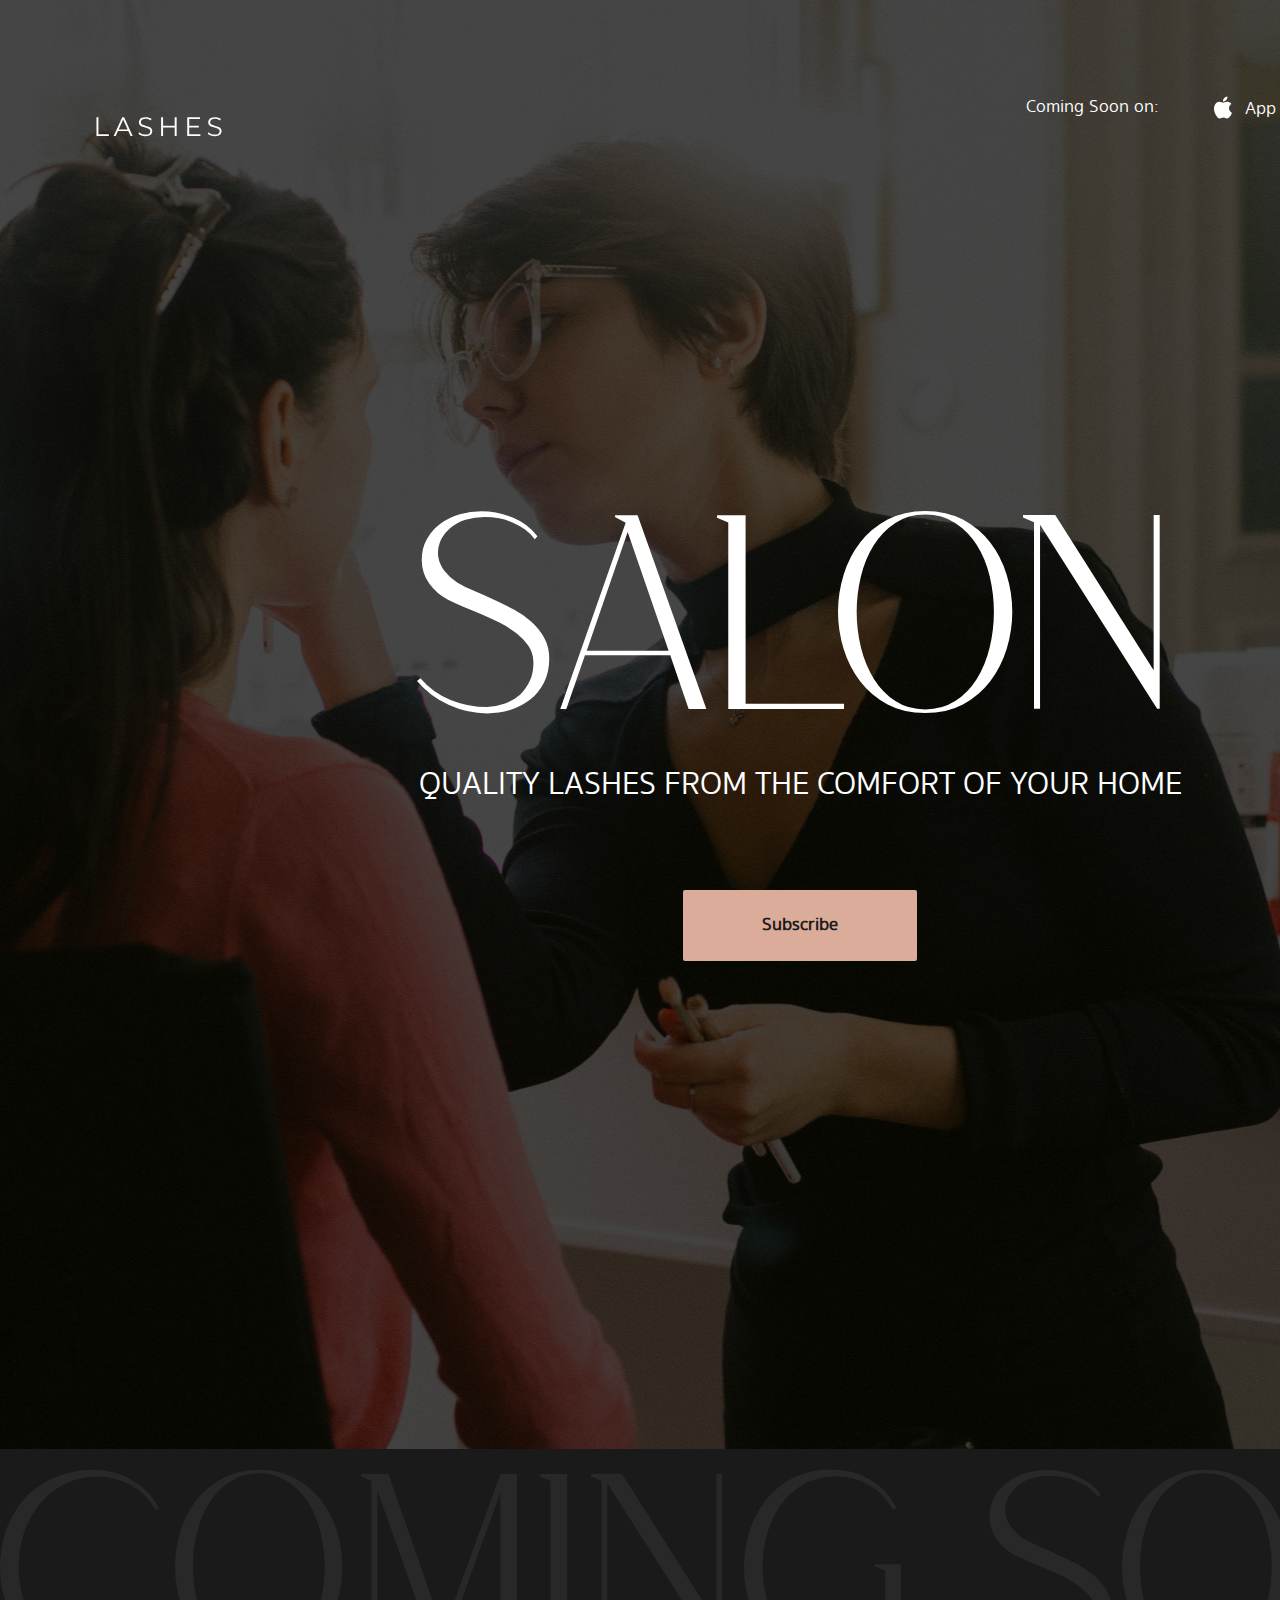
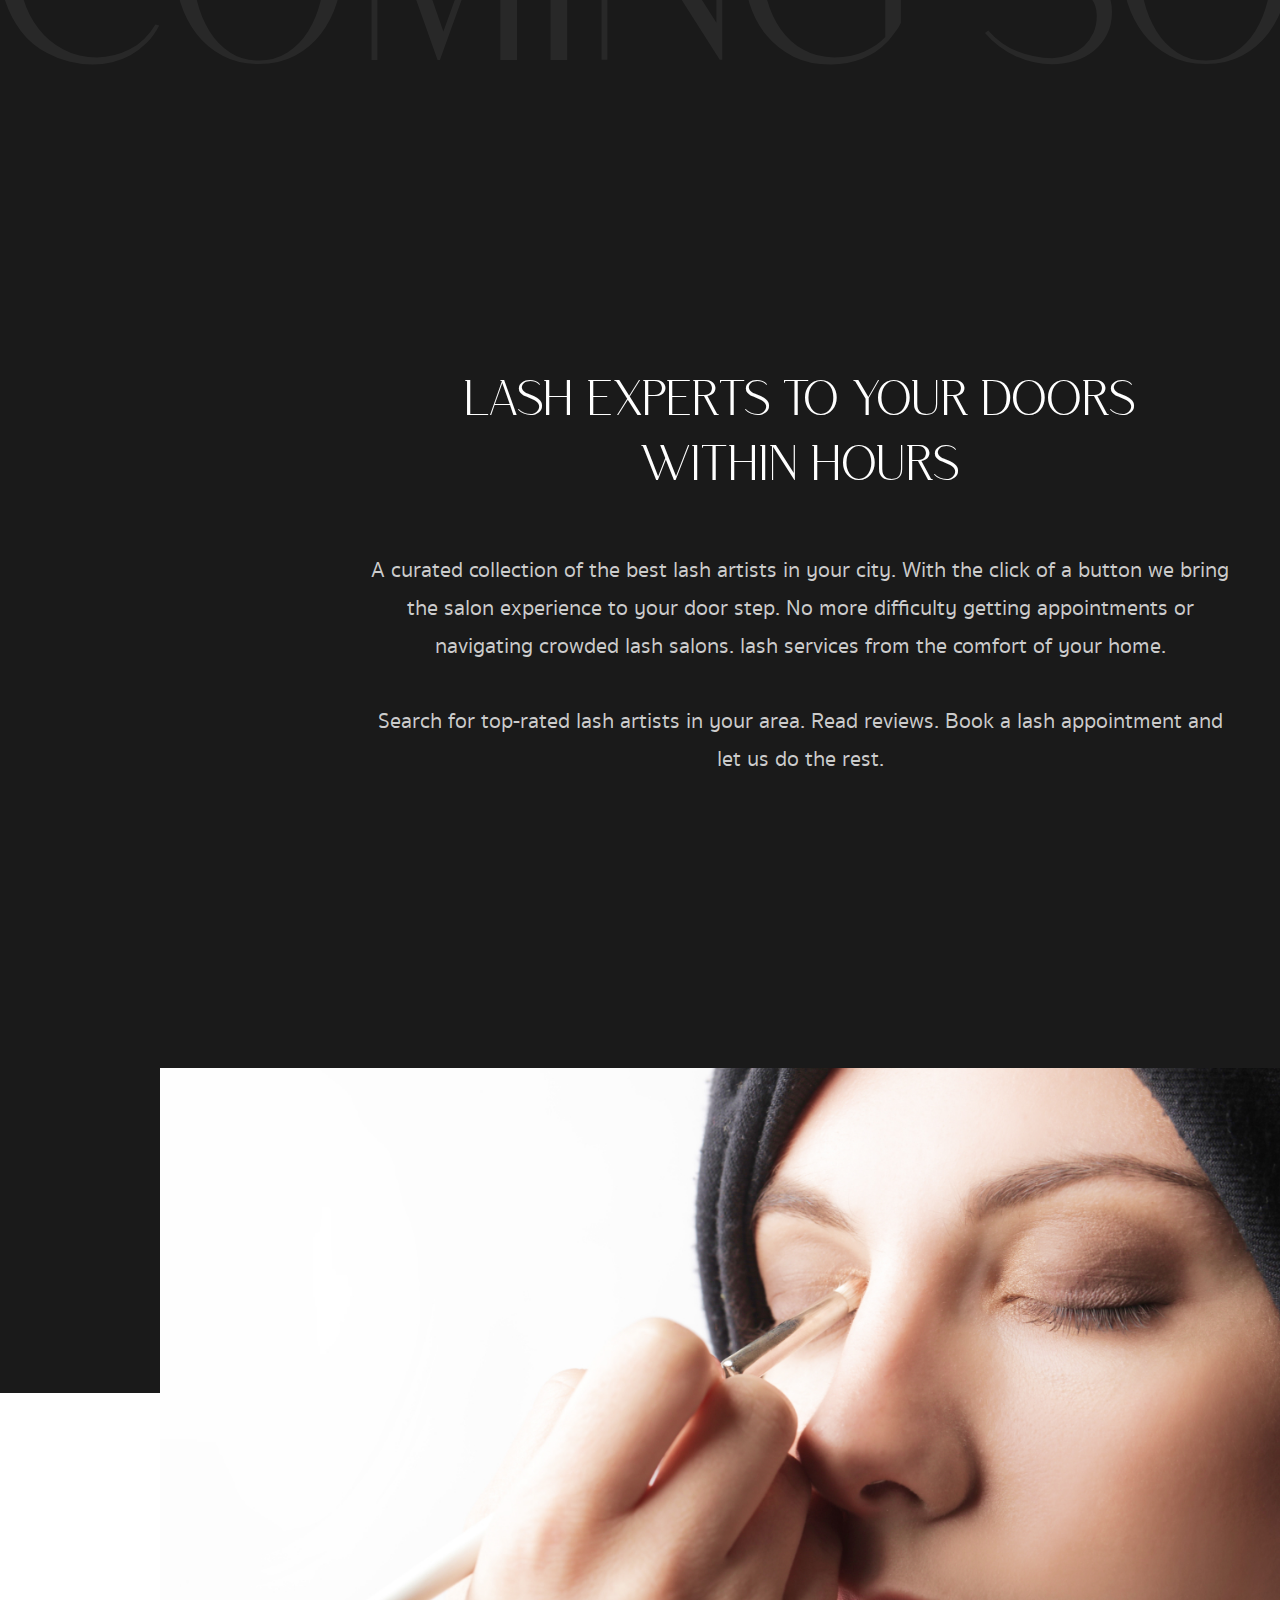
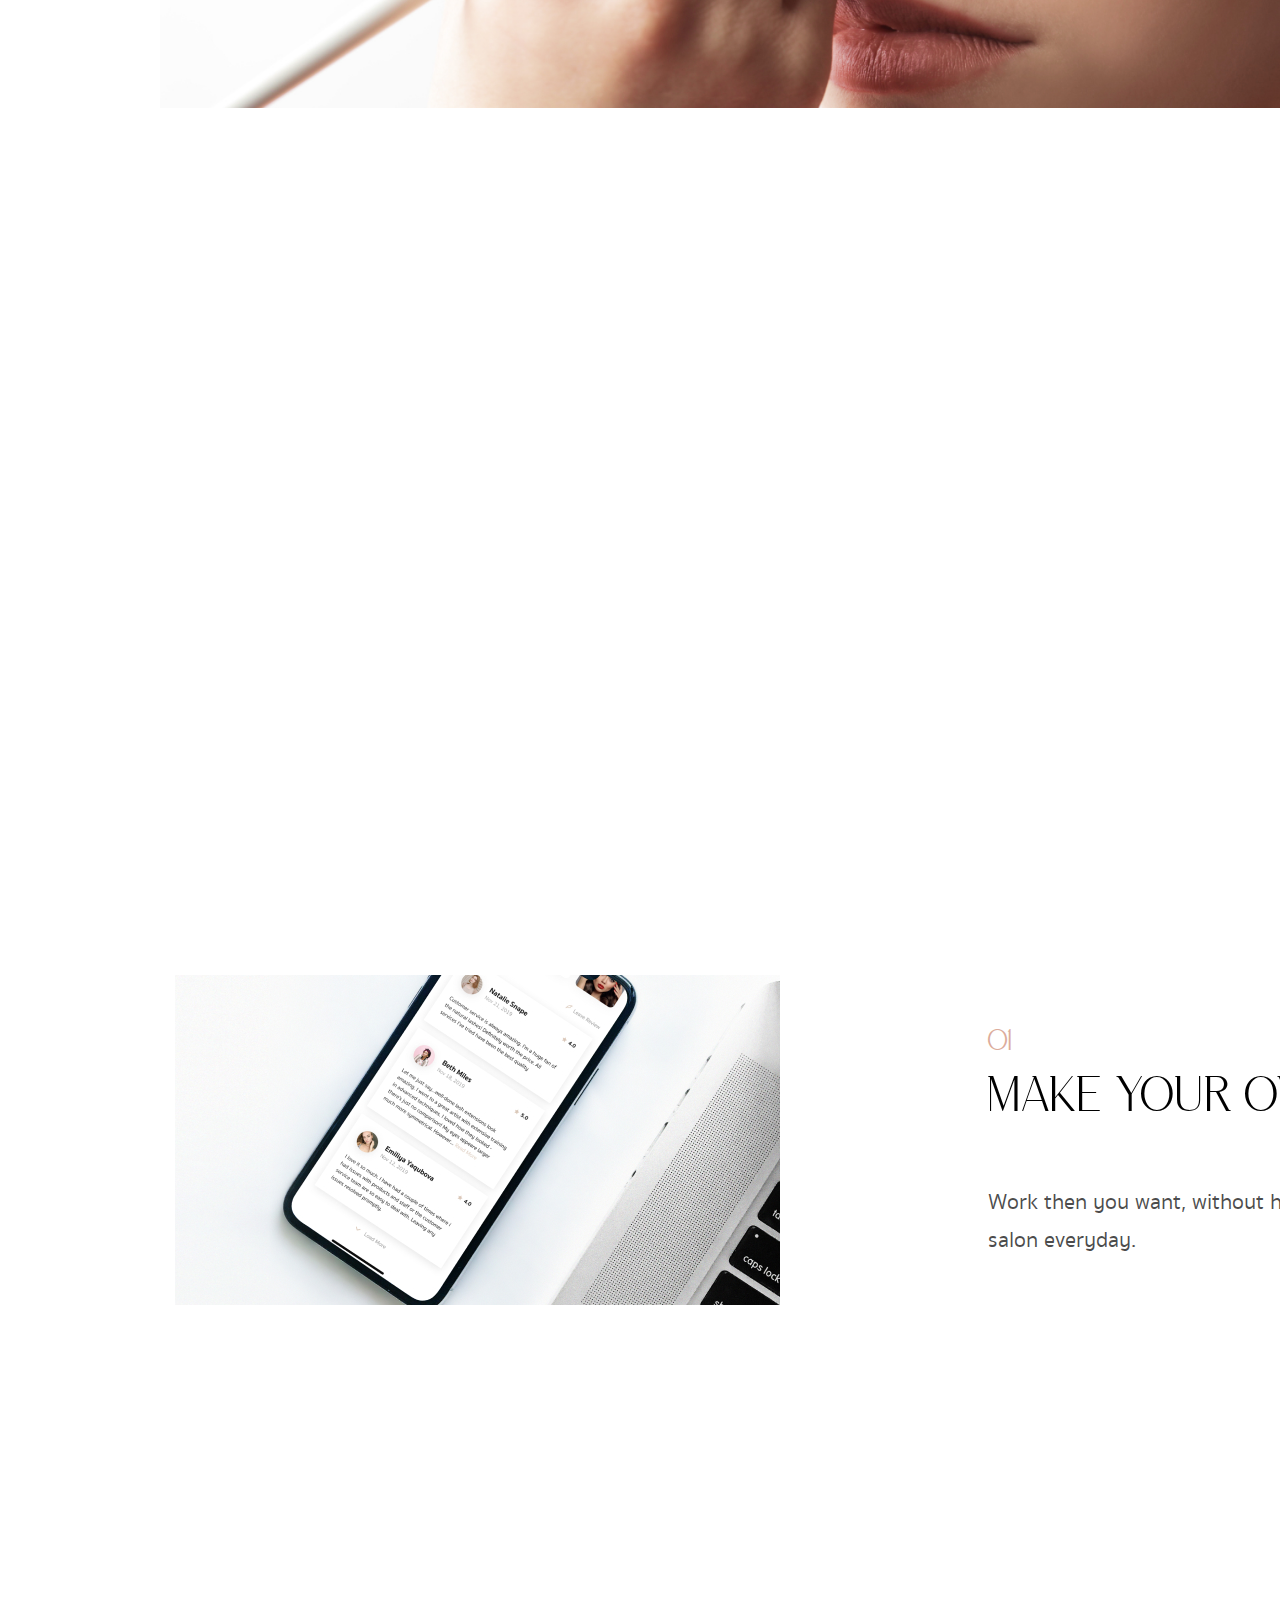
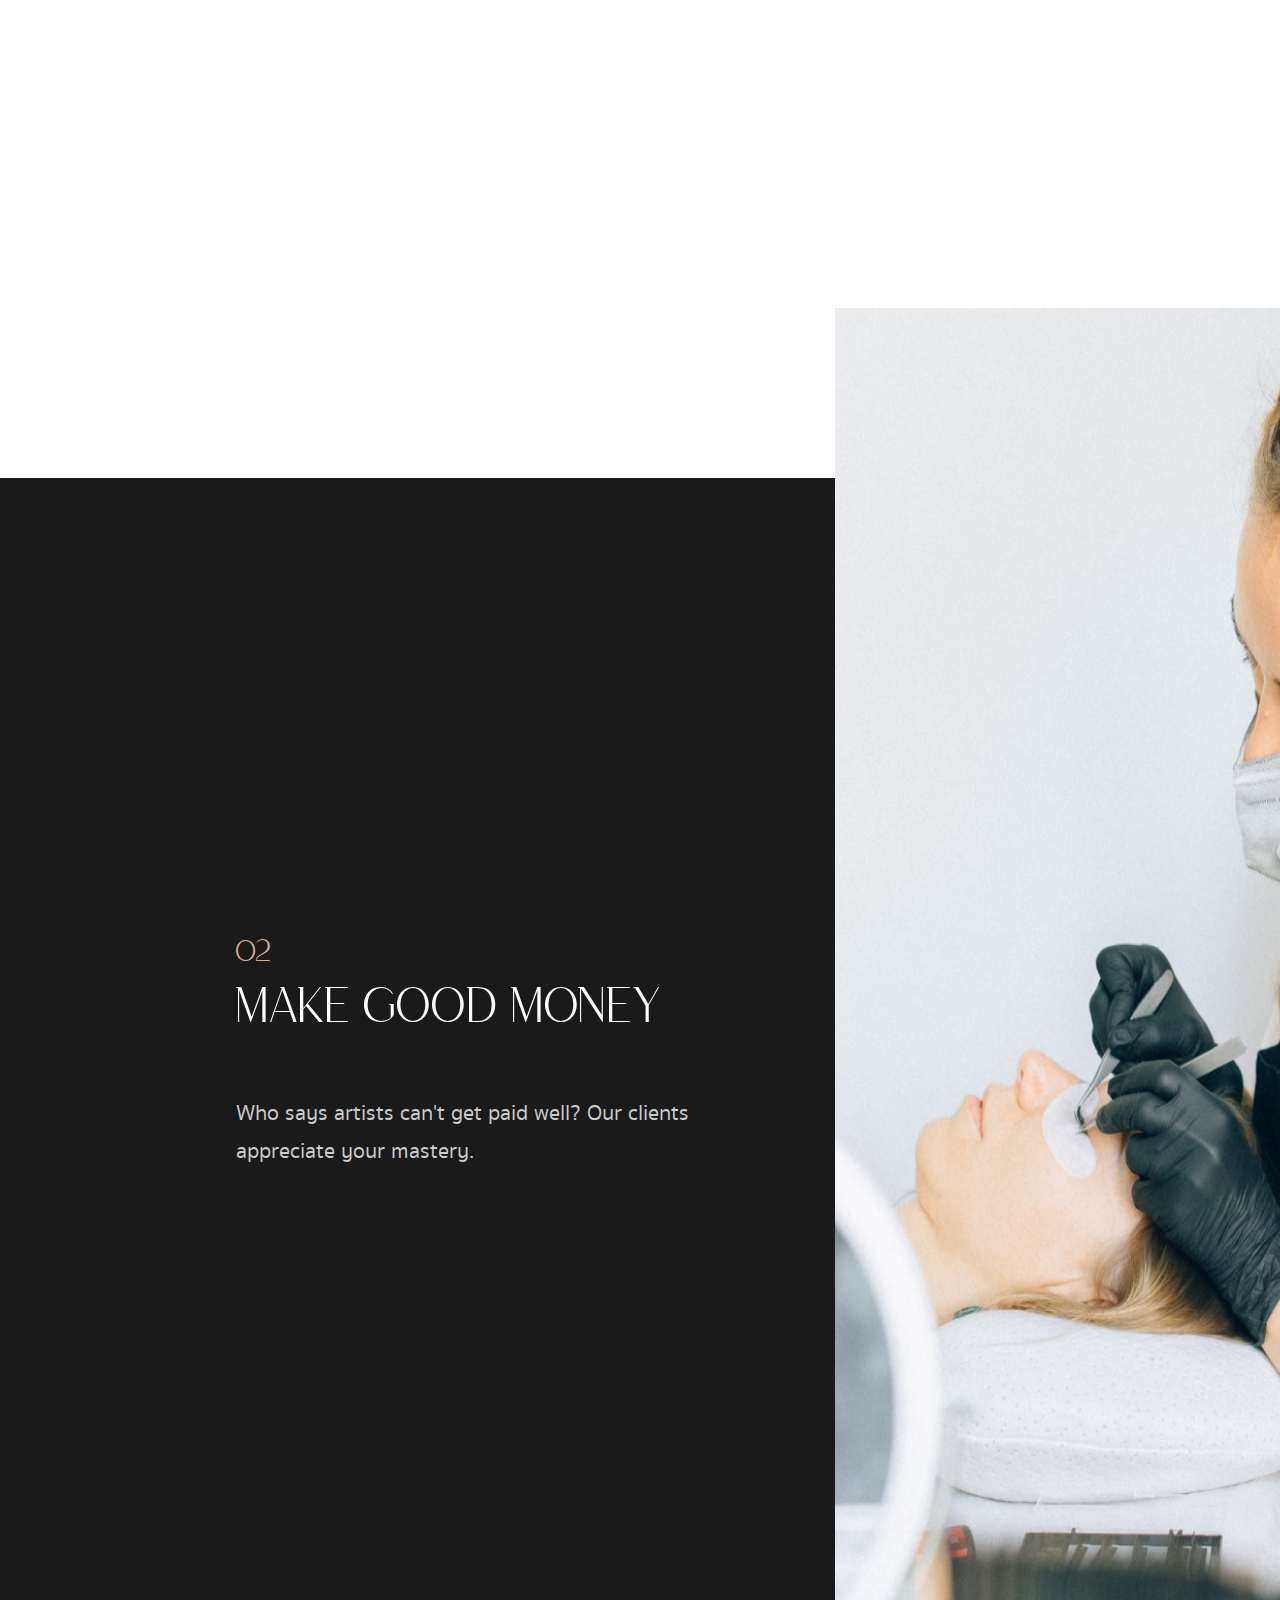
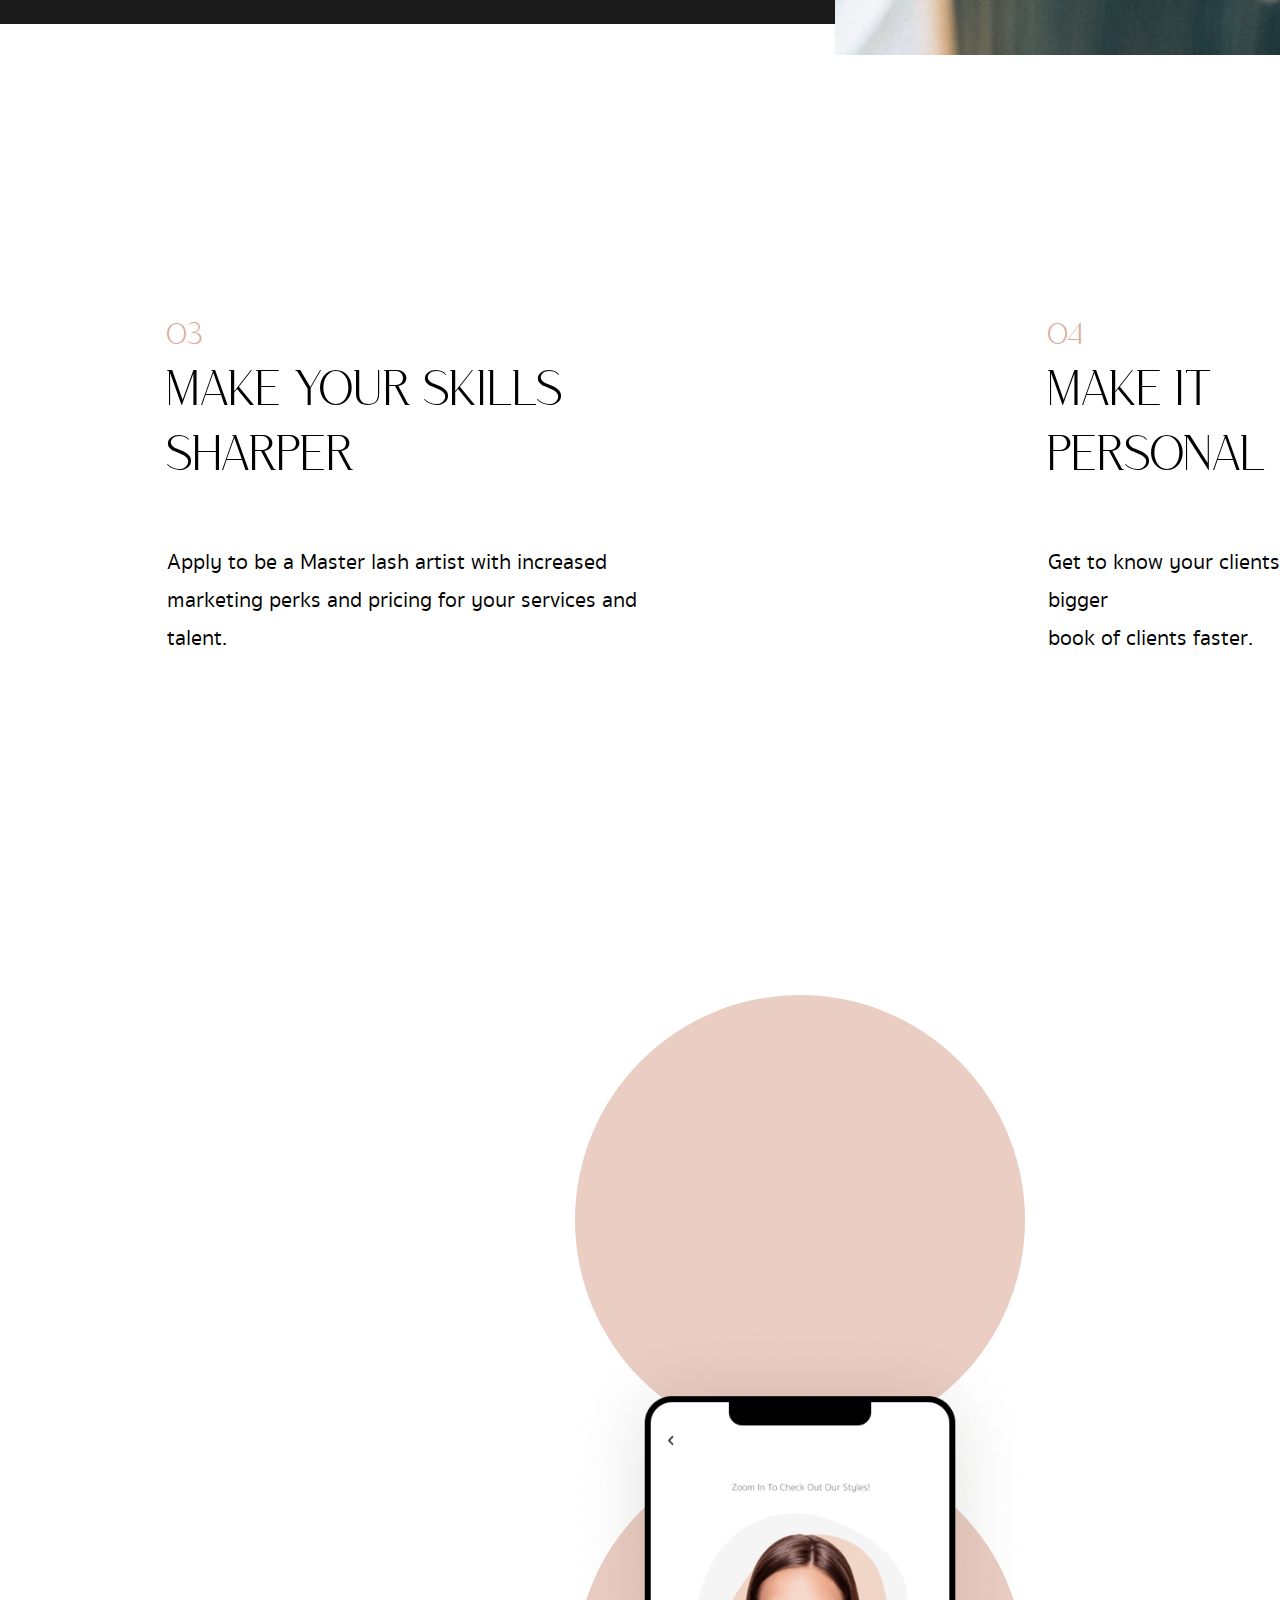
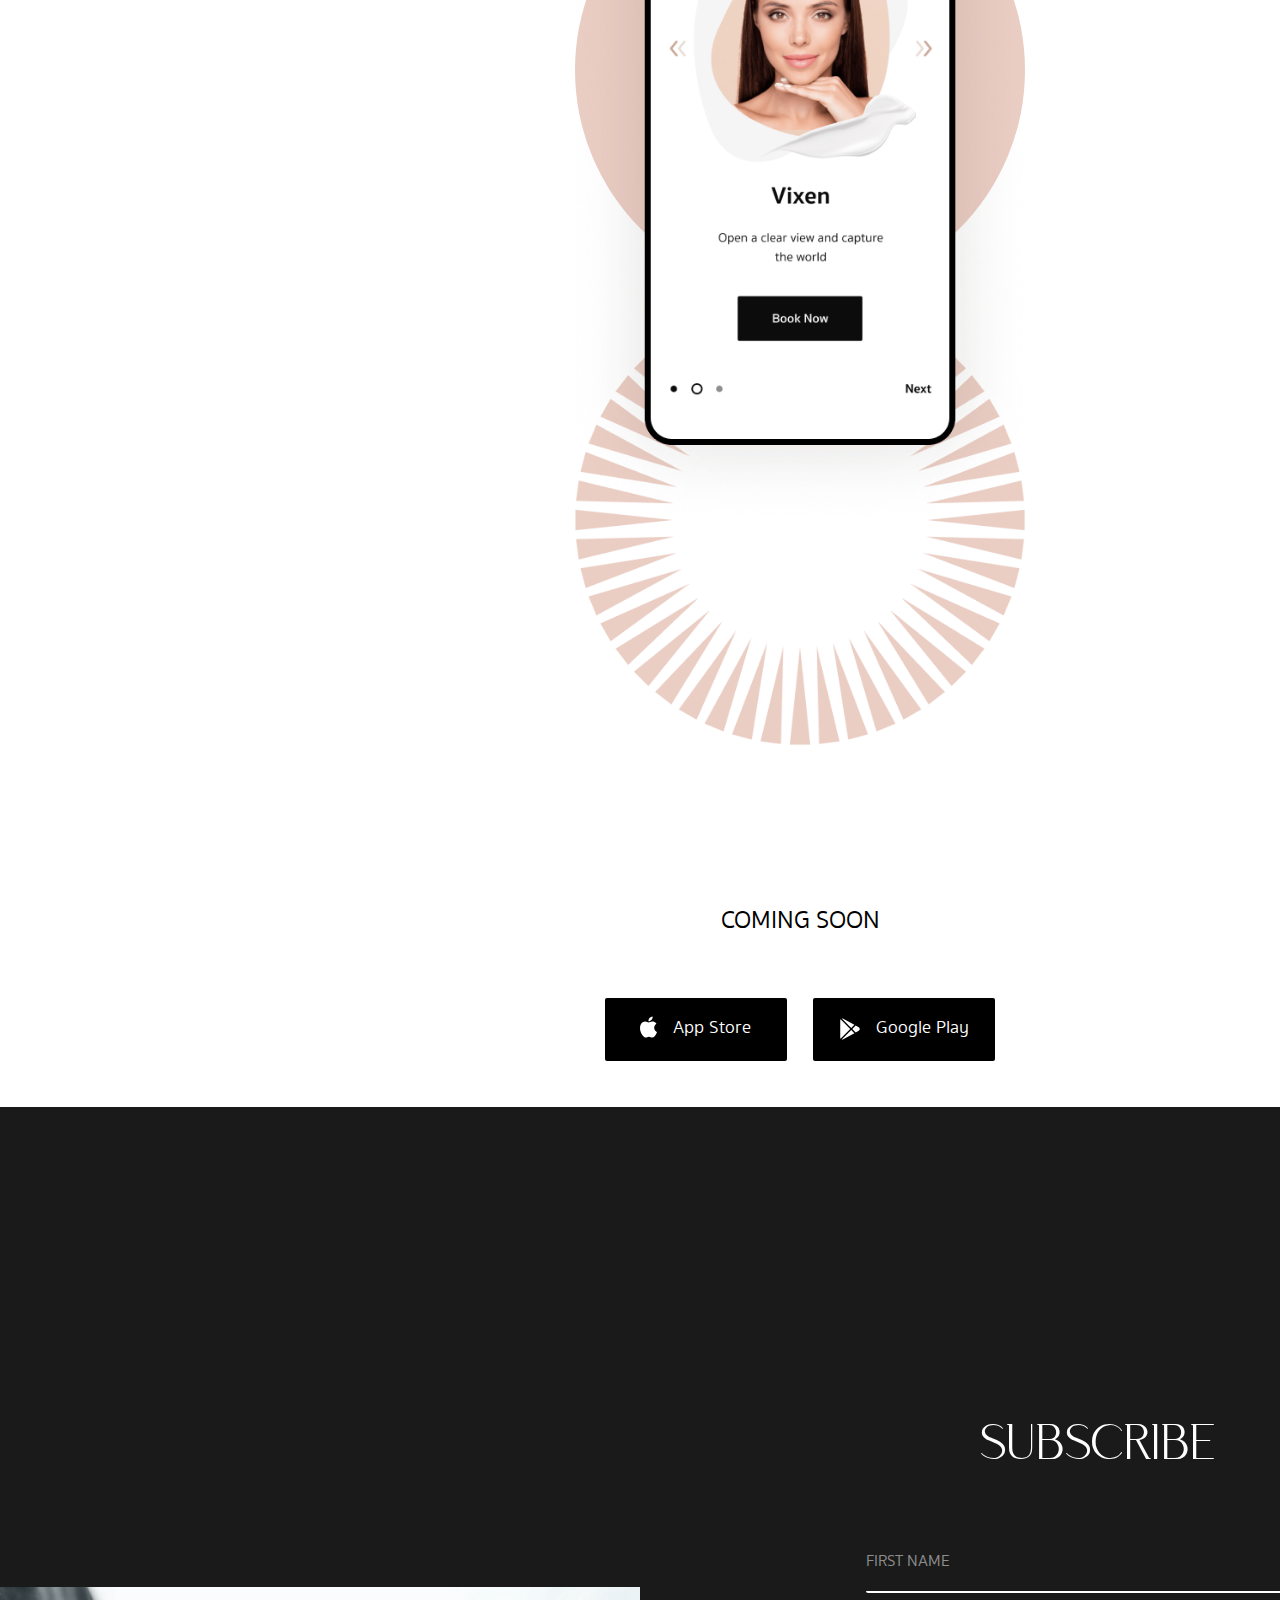
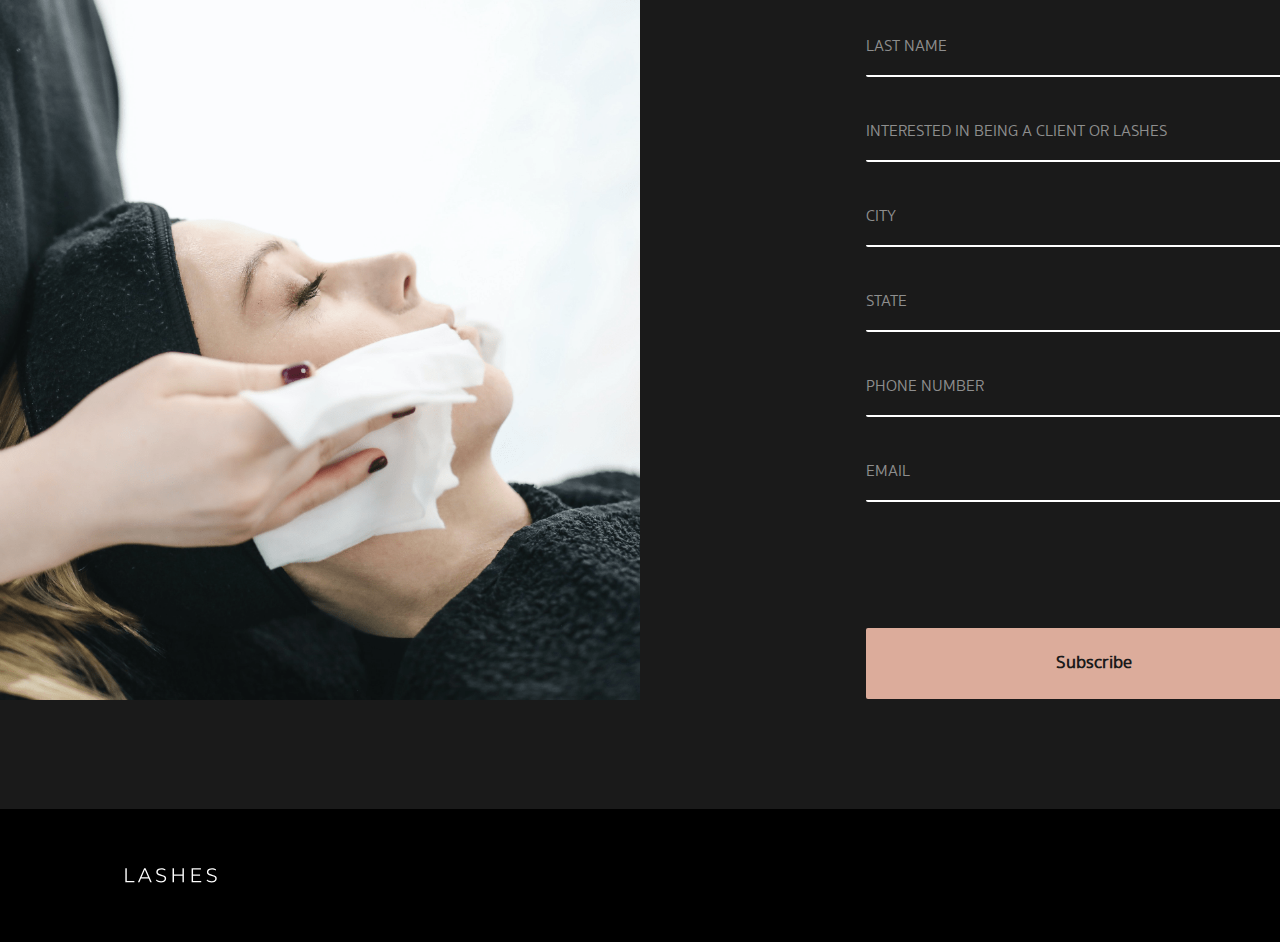
==== Landing/index.html @ a4b6bb85 "Responsive" ====
<!DOCTYPE html>
<html>
  <head>
    <title>LASHES</title>
    <meta charset="UTF-8" />
    <meta name="viewport" content="width=device-width, initial-scale=1.0" />
    <link rel="stylesheet" href="style.css" />
  </head>
  <style></style>
  <body>
    <!--Page 1-->
    <section class="page1">
      <section class="color-overlay">
        <div class="header">
          <a href="#default" class="logo"
            ><img src="images/logo.svg" id="logo" class="img-logo"
          /></a>

          <div class="header-right">
            <a href="#soon">Coming Soon on:</a>
            <a href="#apple">
              <div>
                <img
                  src="images/apple_logo_icon.svg"
                  class="del btn-img padding"
                />
                App Store
              </div>
            </a>
            <a href="#googleplay">
              <div>
                <img src="images/googleplay.svg" class="btn-img padding" />
                Google Play
              </div>
            </a>
          </div>
        </div>

        <section class="middle">
          <h1 class="first-text-centre">SALON</h1>
          <p class="first-text-bottom">
            Quality Lashes from the comfort of your home
          </p>
          <div class="div-button">
            <button class="first-page-button">Subscribe</button>
          </div>
        </section>
      </section>
    </section>
    <!--Page 2-->
    <section class="page2" id="wrapper">
      <p class="top-text up">Coming Soon</p>
      <p class="second-text-centre">
        Lash Experts to your doors <br />
        within hours
      </p>
      <p class="second-text-bottom">
        A curated collection of the best lash artists in your city. With the
        click of a button we bring <br />
        the salon experience to your door step. No more difficulty getting
        appointments or <br />
        navigating crowded lash salons. lash services from the comfort of your
        home. <br /><br />
        Search for top-rated lash artists in your area. Read reviews. Book a
        lash appointment and <br />
        let us do the rest.
      </p>
      <img src="images/make.jpg" class="makeup" />
    </section>
    <!--Page 3-->
    <section class="page3" id="wrapper">
      <img src="images/iphone.jpg" class="picture" />

      <div class="right-text moving-left">
        <p class="t-one">01</p>
        <p class="t-two black">Make your own schedule</p>
        <p class="t-three opacity-black">
          Work then you want, without having to go into a <br />
          salon everyday.
        </p>
      </div>
    </section>
    <!--Page 4-->
    <section class="page4" id="wrapper">
      <div class="left-text moving-left">
        <p class="t-one">02</p>
        <p class="t-two white">Make good money</p>
        <p class="t-three opasity-white">
          Who says artists can't get paid well? Our clients <br />
          appreciate your mastery.
        </p>
      </div>
      <img src="images/make2.png" class="picture-right" />
    </section>
    <!--Page 5-->
    <section class="page5" id="wrapper">
      <div class="page5-text moving-left">
        <p class="t-one page5-top">03</p>
        <p class="t-two black">Make your skills sharper</p>
        <p class="t-three opasity-black">
          Apply to be a Master lash artist with increased <br />
          marketing perks and pricing for your services and<br />
          talent.
        </p>
      </div>

      <div class="page5-text moving-left">
        <p class="t-one">04</p>
        <p class="t-two black">Make it personal</p>
        <p class="t-three opasity-black">
          Get to know your clients and build a bigger <br />
          book of clients faster.
        </p>
      </div>

      <div class="parent" id="wrapper">
        <span class="dot first-circle circle" id="c-1"></span>
        <span class="dot circle" id="c-2"> </span>
        <span
          ><img src="images/Vector.png" class="circle img-circle" id="c-3"
        /></span>
        <img src="images/phone.png" class="picture-page5" />
      </div>

      <p class="page5-soon" id="wrapper">Coming soon</p>
      <div class="page5-button">
        <div>
          <button class="five-page-button">
            <img src="images/apple_logo_icon.svg" class="del btn-img" />
            <span class="astext"> App Store </span>
          </button>
          <button class="five-page-button btn-r">
            <img src="images/googleplay.svg" class="btn-img play" />
            <span class="astext"> Google Play </span>
          </button>
        </div>
      </div>
    </section>
    <!--Page 6-->
    <section class="page6" id="wrapper">
      <img src="images/com-image.png" class="last-img" />
      <div class="formx">
        <h2>subscribe</h2>
        <form>
          <div class="box">
            <input type="text" id="fname" name="fname" />
            <label for="fname" class="formlabel">First name</label>
          </div>
          <div class="box">
            <input type="text" id="lname" name="lname" />
            <label for="lname" class="formlabel">Last name</label>
          </div>
          <div class="box">
            <input type="text" id="client" />
            <label for="client" class="formlabel">
              Interested in being a client or lashes
              <img class="icon-right" src="images/Arrow .svg" />
            </label>
          </div>
          <div class="box">
            <input type="text" id="city" />
            <label for="city" class="formlabel">City</label>
          </div>

          <div class="box">
            <input type="text" id="state" />
            <label for="state" class="formlabel">State</label>
          </div>

          <div class="box">
            <input type="text" id="phone" />
            <label for="phone" class="formlabel">Phone Number</label>
          </div>

          <div class="box">
            <input type="email" id="mail" />
            <label for="mail" class="formlabel">Email</label>
          </div>
          <div class="div-button">
            <button class="six-page-button">Subscribe</button>
          </div>
        </form>
      </div>
    </section>

    <footer id="footer">
      <img src="images/logo.svg" id="logo" class="footer-logo" />
      <p class="footer-text">© All Rights Reserved</p>
    </footer>
  </body>
</html>
---- Landing/style.css ----
@font-face {
  src: url(fonts/saudagar_400.ttf);
  font-family: Saudagar;
  src: url(fonts/saudagar_400.woff2) format("woff2"), url(fonts/saudagar_400.woff) format("woff");
  font-weight: normal;
}

@font-face {
  src: url(fonts/SukhumvitSet-Text.ttf);
  font-family: Sukhumvit;
  src: url(fonts/sukhumvitset-text-webfont.woff2) format("woff2"), url(fonts/sukhumvitset-text-webfont.woff) format("woff");
  font-weight: normal;
}

* {
  margin: 0;
  padding: 0;
}

body,
html {
  height: 100%;
  margin: 0;
  width: 125vw;
}

.page1 {
  background-image: url("images/salon.svg");
  height: 161vh;
  background-size: cover;
  background-repeat: no-repeat;
  background-position: center;
  position: relative;
  display: flex;
  flex-direction: column;
  justify-content: center;
  align-items: center;
  text-align: center;
}

.color-overlay {
  background-color: rgba(0, 0, 0, 0.72);
  position: absolute;
  left: 0;
  right: 0;
  top: 0;
  bottom: 0;
}

.middle {
  position: absolute;
  top: 50%;
  left: 50%;
  transform: translate(-50%, -50%);
  text-align: center;
}

.first-page-button {
  width: 18.35vw;
  height: 7.9vh;
  background: #dcac9b;
  border-radius: 2px;
  font-family: Sukhumvit;
  font-weight: 700;
  font-size: 1.125rem;
  line-height: 172%;
  text-align: center;
  color: #1a1a1a;
  border: none;
}

.div-button {
  padding-top: 9.38vh;
}

.first-text-centre {
  overflow: hidden;
  font-family: Saudagar;
  font-weight: 400;
  font-size: 17.188rem;
  line-height: 100%;
  color: #ffffff;
  text-align: center;
  text-transform: uppercase;
  animation: typing 4.5s steps(100, end) infinite;
}

@keyframes typing {
  0% {
    width: 0;
  }
  80% {
    width: 100%;
  }
  100% {
    width: "hide";
  }
}

.first-text-bottom {
  font-family: Sukhumvit;
  font-weight: 300;
  font-size: 2rem;
  line-height: 130%;
  text-align: center;
  text-transform: uppercase;
  color: #ffffff;
  white-space: nowrap;
}

.header {
  overflow: hidden;
  padding-top: 10.72vh;
}

.img-logo {
  width: 9.83vw;
  height: 6.83vh;
}

.header a {
  float: left;
  color: #ffffff;
  font-family: Sukhumvit;
  text-decoration: none;
  font-weight: 500;
  font-size: 1.125rem;
  line-height: 133%;
  padding-left: 4.29vw;
}

.header a.logo {
  padding-left: 7.49vw;
}

.header-right {
  float: right;
  padding-right: 7.49vw;
}

.page2 {
  background: #1a1a1a;
  color: #ffffff;
  height: 171.5vh;
}

.top-text {
  padding: 0rem;
  margin: 0rem;
  font-family: Saudagar;
  font-weight: 400;
  font-size: 19.6rem;
  line-height: 100%;
  text-transform: uppercase;
  opacity: 0.06;
  text-align: justify;
  white-space: nowrap;
}

.second-text-centre {
  font-family: Saudagar;
  font-weight: 400;
  font-size: 3.125rem;
  line-height: 130%;
  text-align: center;
  text-transform: uppercase;
  padding-top: 28.284vh;
}

.second-text-bottom {
  font-family: Sukhumvit;
  font-weight: 300;
  font-size: 1.375rem;
  line-height: 172%;
  text-align: center;
  color: rgba(255, 255, 255, 0.8);
  padding-top: 6.166vh;
}

.makeup {
  padding-top: 32vh;
  display: block;
  margin-left: auto;
  margin-right: auto;
  width: 80%;
}

.right-text {
  font-family: Saudagar;
  font-weight: 400;
}

.picture {
  padding-left: 13.67vw;
  padding-right: 16.27vw;
}

.page3 {
  height: 208.44vh;
  background: #ffffff;
  padding-top: 45.5vh;
  display: flex;
  align-items: center;
}

.t-one {
  color: #dcac9b;
  font-weight: 400;
  font-size: 1.875rem;
  line-height: 150%;
  text-transform: uppercase;
}

.t-two {
  font-size: 3.125rem;
  line-height: 130%;
  text-transform: uppercase;
}

.t-two.white {
  color: #ffffff;
}

.t-two.white.black {
  color: #1a1a1a;
}

.t-three {
  font-family: Sukhumvit;
  font-weight: 300;
  font-size: 1.375rem;
  line-height: 172%;
  padding-top: 6.3vh;
}

.t-three.opacity-black {
  color: rgba(26, 26, 26, 0.8);
}

.t-three.opasity-white {
  color: rgba(255, 255, 255, 0.8);
}

.page4 {
  height: 127.3vh;
  background: #1a1a1a;
  display: flex;
  align-items: center;
}

.picture-right {
  display: table-cell;
  flex: 50%;
  padding-right: 13.02vw;
  width: 37.76vw;
  height: 149.7vh;
  padding-bottom: 8.7%;
}

.left-text {
  display: table-cell;
  vertical-align: middle;
  flex: 50%;
  font-family: Saudagar;
  font-weight: 400;
  padding-left: 18.42vw;
}

.page5 {
  height: 266vh;
  padding-top: 32.17vh;
}

.page5-text {
  display: table-cell;
  flex: 50%;
  font-family: Saudagar;
  font-weight: 400;
  padding-left: 13.02vw;
  padding-right: 13.02vw;
}

.picture-page5 {
  height: 126.5vh;
  padding-top: 28.15vh;
  display: block;
  margin-left: auto;
  margin-right: auto;
  position: absolute;
  left: 0;
  top: 0;
  right: 0;
  bottom: 16.08vh;
  margin: auto;
}

.page5-soon {
  font-family: Sukhumvit;
  font-style: normal;
  font-weight: 400;
  font-size: 1.563rem;
  line-height: 130%;
  text-transform: uppercase;
  color: #000000;
  text-align: center;
  padding-top: 35.66vh;
}

.page5-button {
  padding-top: 6.7vh;
  display: flex;
  align-items: center;
  justify-content: center;
}

.five-page-button {
  width: 182px;
  height: 6.97vh;
  background: #000000;
  border-radius: 2px;
  text-align: center;
  color: #ffffff;
  border: none;
  text-align: center;
  font-family: Sukhumvit;
  font-style: normal;
  font-weight: 500;
  font-size: 1.125rem;
  line-height: 133%;
  text-transform: capitalize;
}

.dot {
  height: 72.52vh;
  width: 72.52vh;
  background-color: #dcac9b;
  opacity: 0.6;
  border-radius: 50%;
  display: inline-block;
  animation-name: stretch;
  animation-duration: 1.5s;
  animation-timing-function: ease-out;
  animation-delay: 0;
  animation-direction: alternate;
  animation-iteration-count: infinite;
  animation-fill-mode: none;
  animation-play-state: running;
}

@keyframes stretch {
  0% {
    transform: scale(0.3);
  }
  100% {
    transform: scale(1);
  }
}

@keyframes rotate {
  from {
    transform: rotate(-360deg);
  }
  to {
    transform: rotate(360deg);
  }
}

.parent {
  position: relative;
  background-position: center;
  background-size: cover;
  margin-top: 37.4vh;
}

.circle {
  margin-right: 2.3125em;
}

.circle.first-circle {
  margin-left: 7.1875em;
}

.circle.img-circle {
  display: inline-block;
  animation-name: rotate;
  animation-duration: 10s;
  animation-iteration-count: infinite;
  animation-timing-function: linear;
  opacity: 0.6;
  height: 71.4vh;
  width: 71.4vh;
}

.btn-r {
  margin-left: 1.25em;
}

.btn-img {
  vertical-align: middle;
}

img.del {
  display: inline-block;
  cursor: pointer;
  position: relative;
  height: 22.1px;
  width: 17.22px;
  padding-bottom: 0.54vh;
  vertical-align: middle;
}

img.play {
  display: inline-block;
  cursor: pointer;
  position: relative;
}

.padding {
  padding-right: 0.65vw;
}

.astext {
  display: inline-block;
  text-align: center;
  margin-left: 0.625em;
}

.page6 {
  height: 144.7vh;
  background: #1a1a1a;
}

form {
  color: #8e8e8e;
  padding-top: 8.04vh;
  float: right;
  margin-right: 12.46875em;
}

input {
  width: 35em;
  background: none;
  opacity: #ffffff, 0.7;
  border: none;
  border-bottom: 2px solid #ffffff;
  box-sizing: border-box;
  border-radius: 2px;
  color: #ffffff;
  margin-bottom: 3.125em;
  height: 1.876vh;
}

.formlabel {
  font-family: Sukhumvit;
  font-style: normal;
  font-weight: 300;
  font-size: 1rem;
  line-height: 165%;
  text-transform: uppercase;
}

input,
label {
  display: block;
}

h2 {
  font-family: Saudagar;
  font-style: normal;
  font-weight: 400;
  font-size: 3.125rem;
  line-height: 130%;
  padding-top: 16.08vh;
  text-transform: uppercase;
  color: #ffffff;
}

.last-img {
  float: left;
  padding-right: 12.36vw;
  height: 144.7vh;
  width: 63.151vw;
}

.six-page-button {
  width: 35.66vw;
  height: 7.9vh;
  background: #dcac9b;
  border-radius: 2px;
  font-family: Sukhumvit;
  font-weight: 700;
  font-size: 1.125rem;
  line-height: 172%;
  text-align: center;
  color: #1a1a1a;
  border: none;
}

.icon-right {
  float: right;
  margin-top: 0.75em;
}

.box {
  display: flex;
  flex-direction: column-reverse;
}

input:focus + label {
  transform: translateY(-10px);
}

footer {
  height: 14.7vh;
  background-color: #000000;
  color: #ffffff;
  display: flex;
  align-items: center;
  justify-items: center;
}

.footer-text {
  margin-left: 88.5625em;
  font-family: Sukhumvit;
  font-weight: 400;
  font-size: 1rem;
  line-height: 165%;
  text-align: center;
}

.footer-logo {
  margin-left: 7.8125em;
  height: 2.278vh;
  width: 7.226vw;
}

.up {
  animation: 2s anim-up ease-out infinite;
}

@keyframes anim-up {
  0% {
    opacity: 0.02;
    transform: translateX(80%);
  }
  50% {
    opacity: 0.04;
    transform: translateX(0%);
  }
  100% {
    transform: translateX(0%);
  }
}

.moving-left {
  transition: transform 0.3s ease;
  transform: translateX(0px);
}

.moving-left:hover {
  transform: translateX(80px);
}

@media (max-width: 1400px) {
  #wrapper {
    width: 100%;
  }
  #footer {
    width: 100%;
  }
  #c-1,
  #c-2,
  #c-3 {
    display: flex;
    flex-direction: column;
    justify-content: center;
    align-items: center;
    margin: auto;
    height: 50vh;
    width: 50vh;
  }
  .picture-page5 {
    height: 60%;
    display: flex;
    flex-direction: column;
    justify-content: center;
    align-items: center;
    margin: auto;
  }
  .last-img {
    height: fit-content;
    width: 40%;
    margin-top: 30%;
  }
  .page5-soon {
    padding-top: 10%;
  }
  h2 {
    padding-right: 25%;
  }
  .formx {
    padding-top: 10%;
    display: flex;
    flex-direction: column;
    justify-content: center;
    align-items: center;
    margin: auto;
  }
  .top-text {
    font-size: 16.5rem;
  }
}

@media (max-width: 768px) {
  #wrapper {
    margin: 0 auto;
  }
  #footer {
    margin: 0 auto;
  }
  .picture-page5 {
    height: 50%;
    display: flex;
    flex-direction: column;
    justify-content: center;
    align-items: center;
    margin: auto;
  }
  #c-1,
  #c-2,
  #c-3 {
    display: flex;
    flex-direction: column;
    justify-content: center;
    align-items: center;
    margin: auto;
    height: 36.26vh;
    width: 36.26vh;
  }
  .top-text {
    font-size: 6.8rem;
    text-align: center;
  }
  .first-text-centre {
    font-size: 9rem;
    text-align: center;
    margin: auto;
  }
  .page3 {
    display: flex;
    flex-direction: column;
    margin-top: 25%;
  }
  .picture {
    padding-bottom: 10%;
  }
  .first-text-bottom {
    font-size: 1rem;
  }
  .five-page-button {
    font-size: 0.7rem;
  }
  .footer-text {
    font-size: 0.5rem;
  }
  .last-img {
    width: 0%;
  }
  form {
    float: left;
  }
  .picture-right {
    height: 50%;
    margin-left: 10%;
  }
  #logo {
    width: fit-content;
    height: fit-content;
  }
  .footer-text {
    margin-left: 50%;
  }
}
/*# sourceMappingURL=style.css.map */
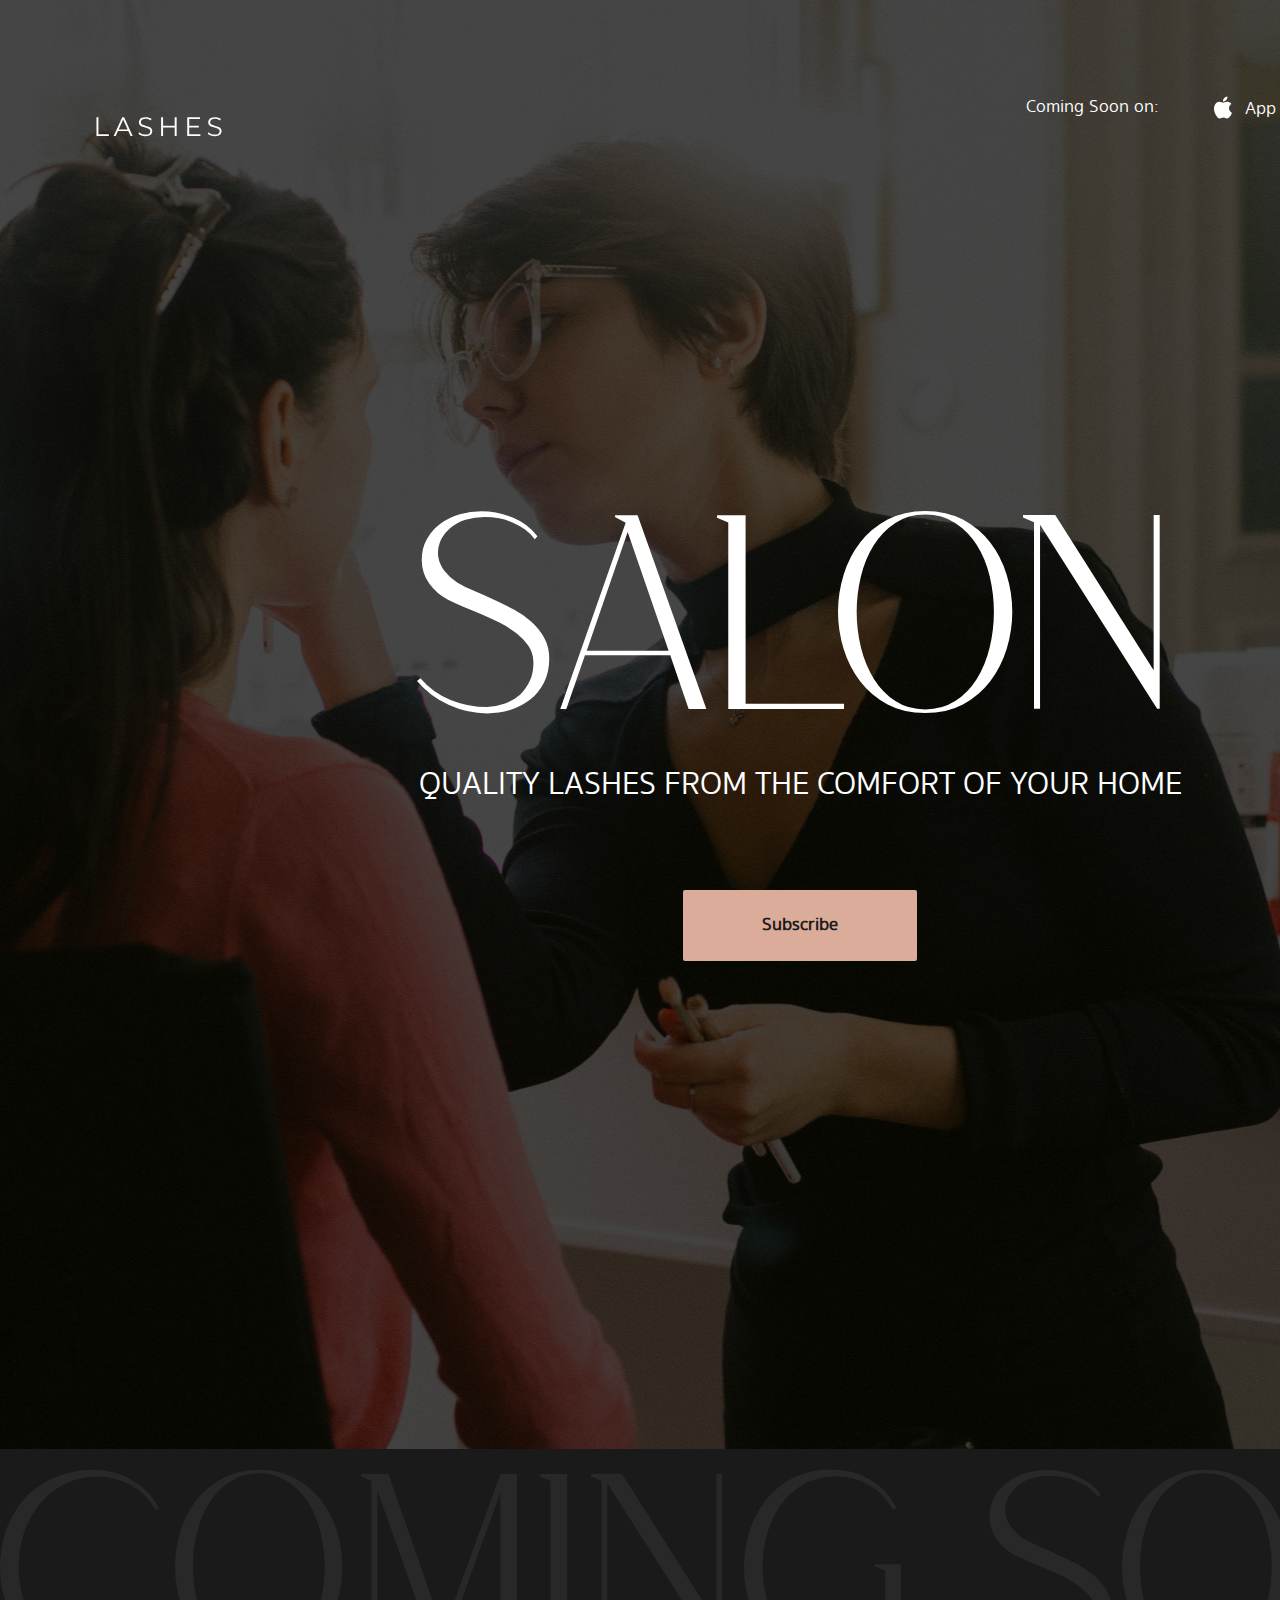
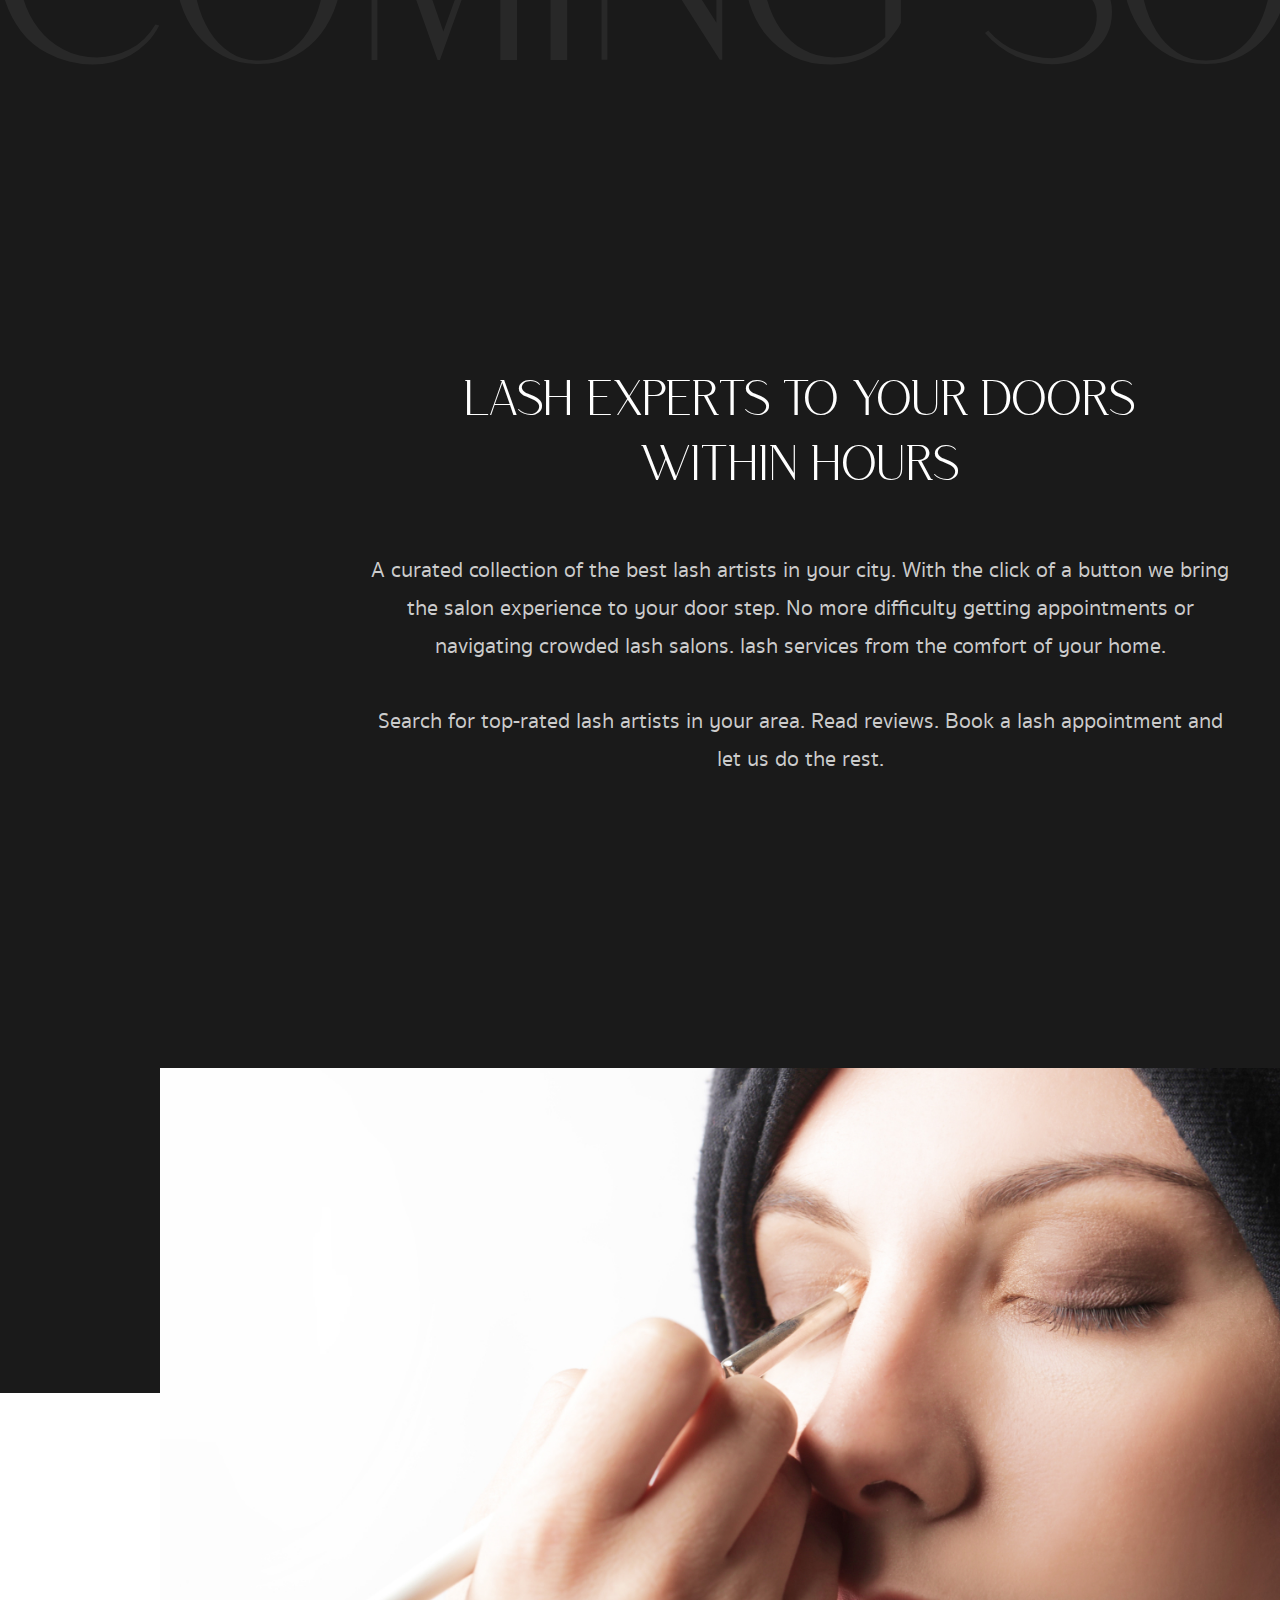
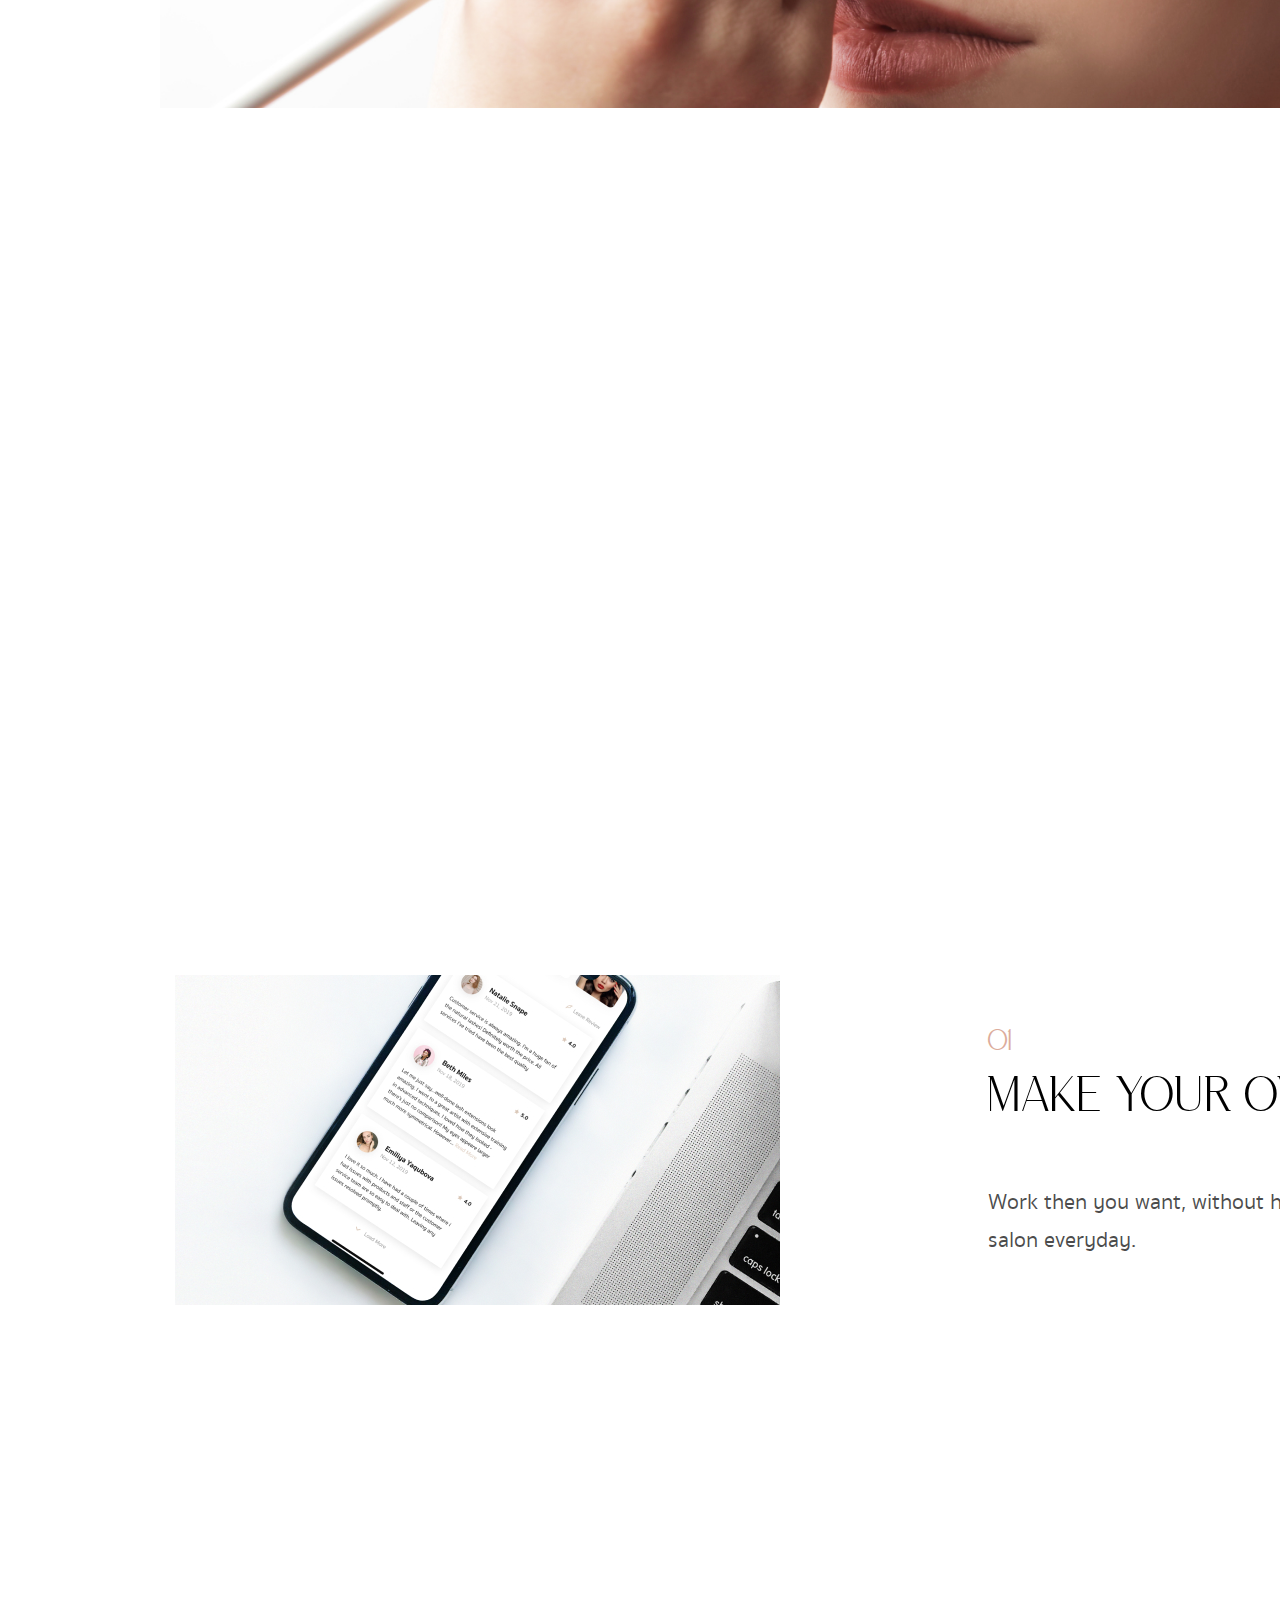
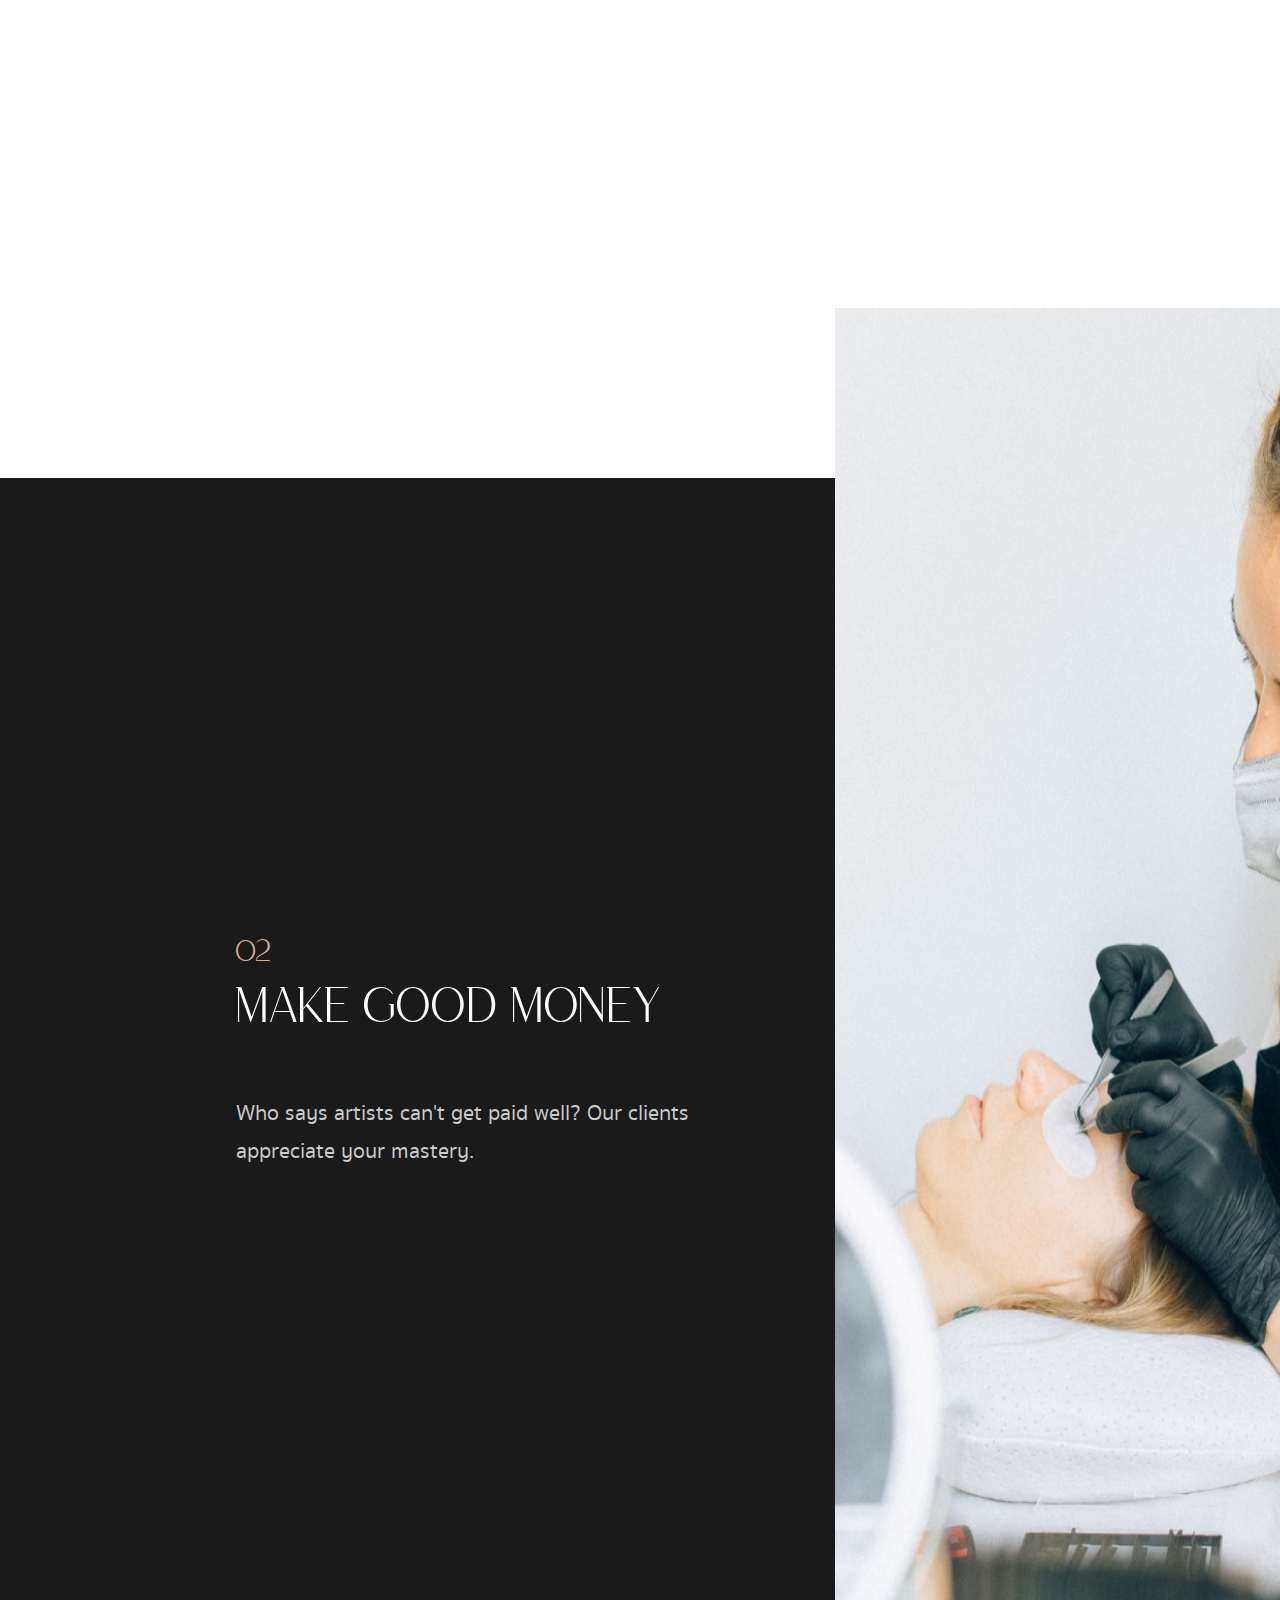
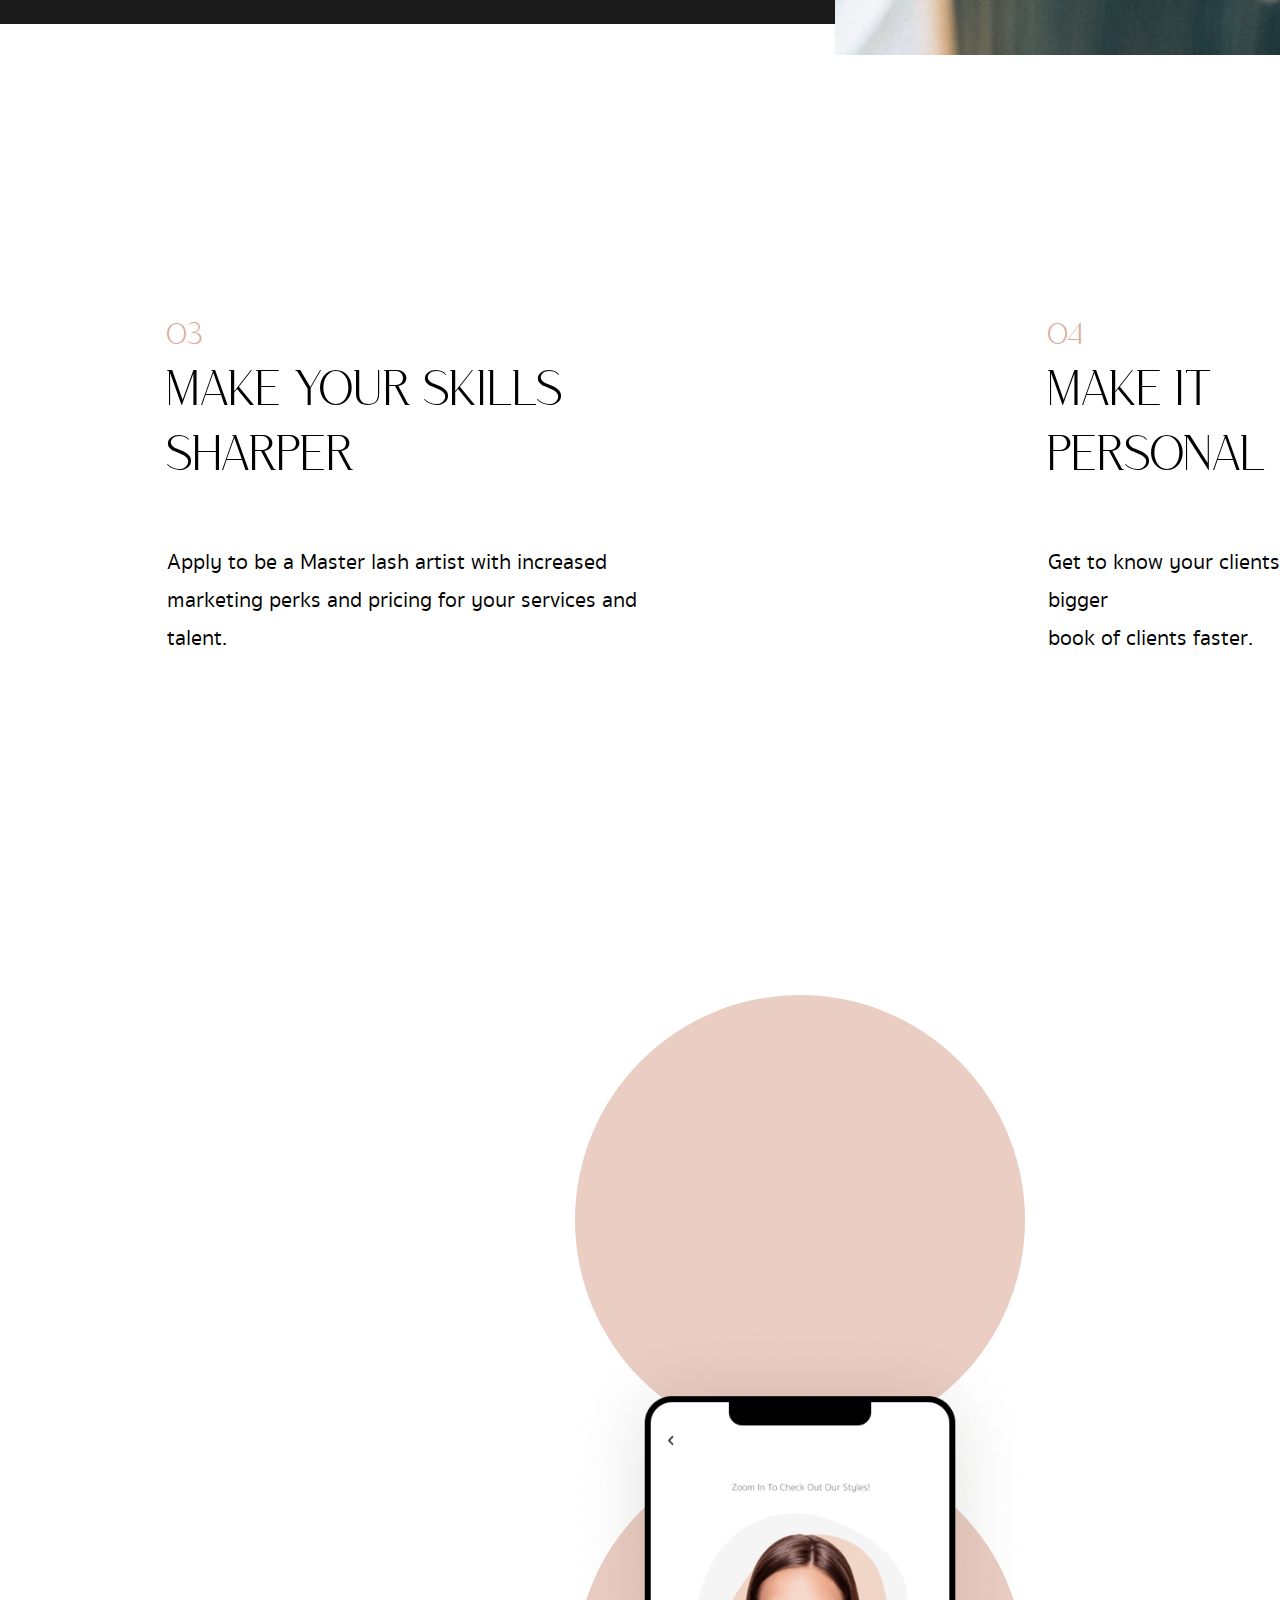
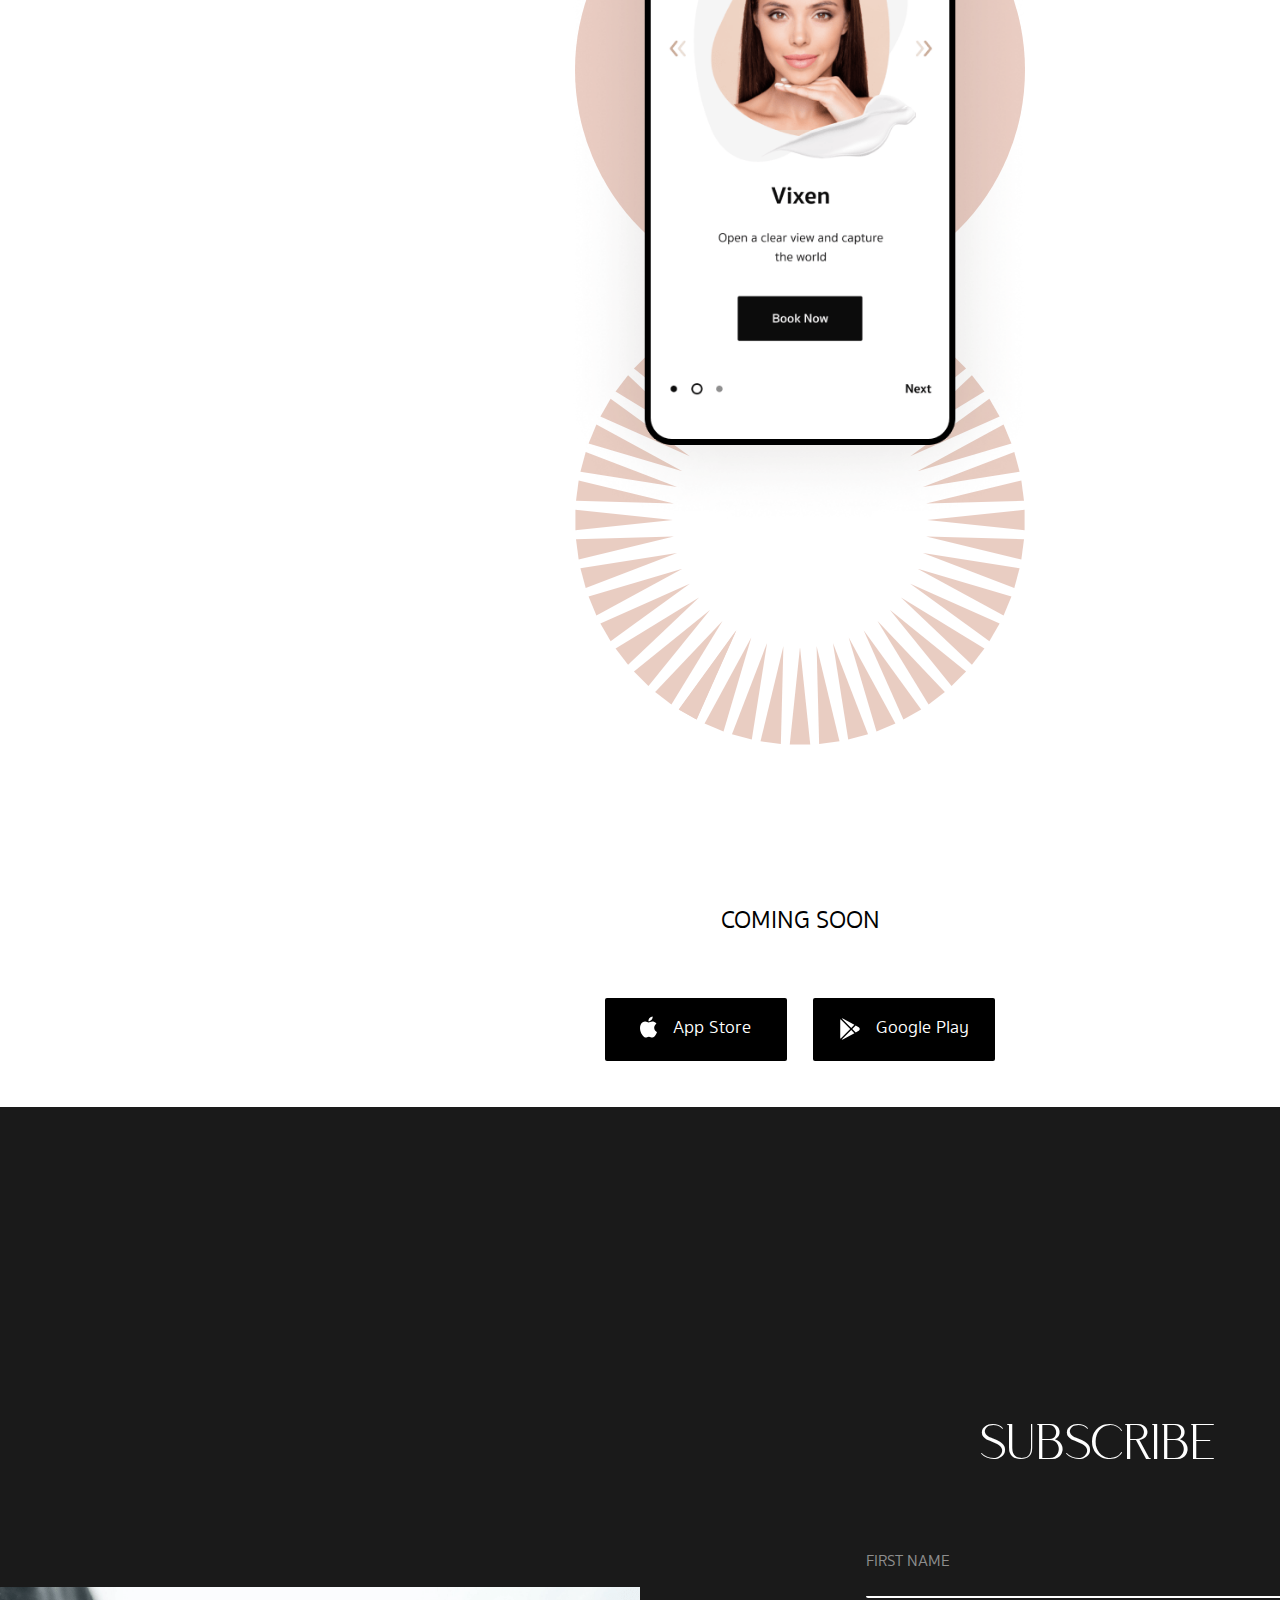
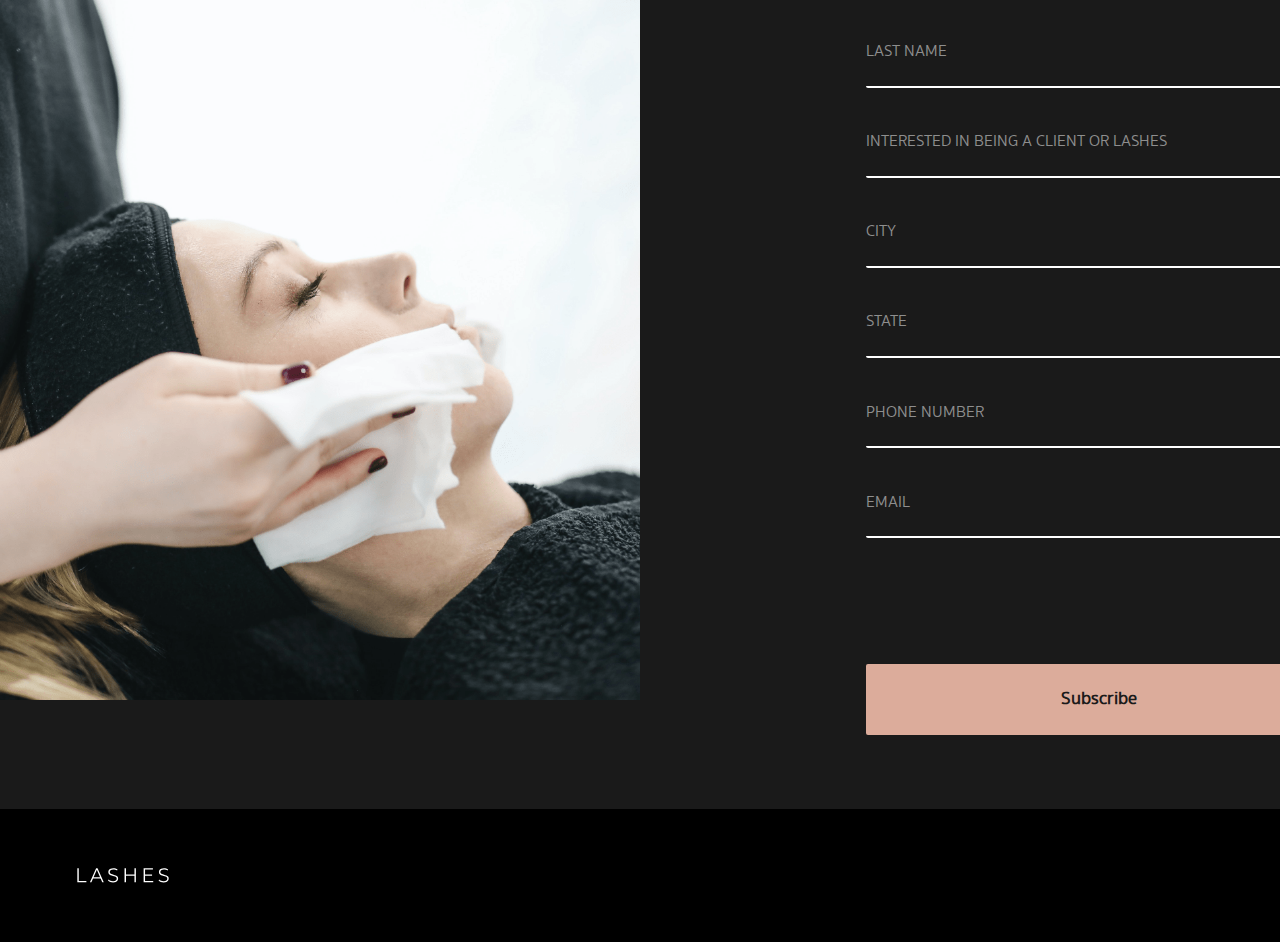
==== commit 1e9f5752: "First corrections" ====
--- a/Landing/index.html
+++ b/Landing/index.html
@@ -8,6 +8,7 @@
   </head>
   <style></style>
   <body>
+    <div class="main">
     <!--Page 1-->
     <section class="page1">
       <section class="color-overlay">
@@ -17,7 +18,7 @@
           /></a>
 
           <div class="header-right">
-            <a href="#soon">Coming Soon on:</a>
+            <p>Coming Soon on:</p>
             <a href="#apple">
               <div>
                 <img
@@ -42,12 +43,13 @@
             Quality Lashes from the comfort of your home
           </p>
           <div class="div-button">
-            <button class="first-page-button">Subscribe</button>
+            <button class="first-page-button light-btn">Subscribe</button>
           </div>
         </section>
       </section>
     </section>
     <!--Page 2-->
+   
     <section class="page2" id="wrapper">
       <p class="top-text up">Coming Soon</p>
       <p class="second-text-centre">
@@ -80,6 +82,7 @@
         </p>
       </div>
     </section>
+
     <!--Page 4-->
     <section class="page4" id="wrapper">
       <div class="left-text moving-left">
@@ -117,7 +120,7 @@
         <span class="dot first-circle circle" id="c-1"></span>
         <span class="dot circle" id="c-2"> </span>
         <span
-          ><img src="images/Vector.png" class="circle img-circle" id="c-3"
+          ><img src="images/Vector.svg" class="circle img-circle" id="c-3"
         /></span>
         <img src="images/phone.png" class="picture-page5" />
       </div>
@@ -154,7 +157,7 @@
             <input type="text" id="client" />
             <label for="client" class="formlabel">
               Interested in being a client or lashes
-              <img class="icon-right" src="images/Arrow .svg" />
+              <img class="icon-right" src="images/Arrow.svg" />
             </label>
           </div>
           <div class="box">
@@ -177,15 +180,18 @@
             <label for="mail" class="formlabel">Email</label>
           </div>
           <div class="div-button">
-            <button class="six-page-button">Subscribe</button>
+            <button class="six-page-button light-btn">Subscribe</button>
           </div>
         </form>
       </div>
     </section>
+  </div>
+  <div id="footer">
+      <img src="images/logo.svg" id="logo" class="footer-logo"/>
+      <p class="footer-text">© All Rights Reserved</p>
+  </div> 
 
-    <footer id="footer">
-      <img src="images/logo.svg" id="logo" class="footer-logo" />
-      <p class="footer-text">© All Rights Reserved</p>
-    </footer>
+
+    
   </body>
 </html>
--- a/Landing/style.css
+++ b/Landing/style.css
@@ -22,6 +22,7 @@
   height: 100%;
   margin: 0;
   width: 125vw;
+  overflow-x: unset;
 }
 
 .page1 {
@@ -118,7 +119,7 @@
   height: 6.83vh;
 }
 
-.header a {
+.header a, .header p {
   float: left;
   color: #ffffff;
   font-family: Sukhumvit;
@@ -129,7 +130,7 @@
   padding-left: 4.29vw;
 }
 
-.header a.logo {
+.header a.logo, .header p.logo {
   padding-left: 7.49vw;
 }
 
@@ -201,6 +202,7 @@
   padding-top: 45.5vh;
   display: flex;
   align-items: center;
+  overflow-x: hidden;
 }
 
 .t-one {
@@ -331,8 +333,10 @@
 }
 
 .dot {
-  height: 72.52vh;
-  width: 72.52vh;
+  /*height: 72.52vh;
+  width: 72.52vh;*/
+  height: 33.8125em;
+  width: 33.8125em;
   background-color: #dcac9b;
   opacity: 0.6;
   border-radius: 50%;
@@ -387,8 +391,8 @@
   animation-iteration-count: infinite;
   animation-timing-function: linear;
   opacity: 0.6;
-  height: 71.4vh;
-  width: 71.4vh;
+  height: 33.8125em;
+  width: 33.8125em;
 }
 
 .btn-r {
@@ -438,7 +442,7 @@
 }
 
 input {
-  width: 35em;
+  width: 36.45vw;
   background: none;
   opacity: #ffffff, 0.7;
   border: none;
@@ -447,7 +451,11 @@
   border-radius: 2px;
   color: #ffffff;
   margin-bottom: 3.125em;
-  height: 1.876vh;
+  font-family: Sukhumvit;
+}
+
+input:focus, input:hover {
+  outline: none;
 }
 
 .formlabel {
@@ -483,7 +491,7 @@
 }
 
 .six-page-button {
-  width: 35.66vw;
+  width: 36.45vw;
   height: 7.9vh;
   background: #dcac9b;
   border-radius: 2px;
@@ -497,8 +505,8 @@
 }
 
 .icon-right {
+  margin-top: 12px;
   float: right;
-  margin-top: 0.75em;
 }
 
 .box {
@@ -510,13 +518,14 @@
   transform: translateY(-10px);
 }
 
-footer {
+#footer {
   height: 14.7vh;
   background-color: #000000;
   color: #ffffff;
   display: flex;
   align-items: center;
-  justify-items: center;
+  justify-content: center;
+  overflow-x: hidden;
 }
 
 .footer-text {
@@ -532,6 +541,20 @@
   margin-left: 7.8125em;
   height: 2.278vh;
   width: 7.226vw;
+}
+
+.light-btn:hover, .light-btn:focus {
+  background-color: #ebcec5;
+  cursor: pointer;
+}
+
+.five-page-button:focus, .five-page-button:hover {
+  opacity: 0.8;
+  cursor: pointer;
+}
+
+.main {
+  overflow-x: hidden;
 }
 
 .up {
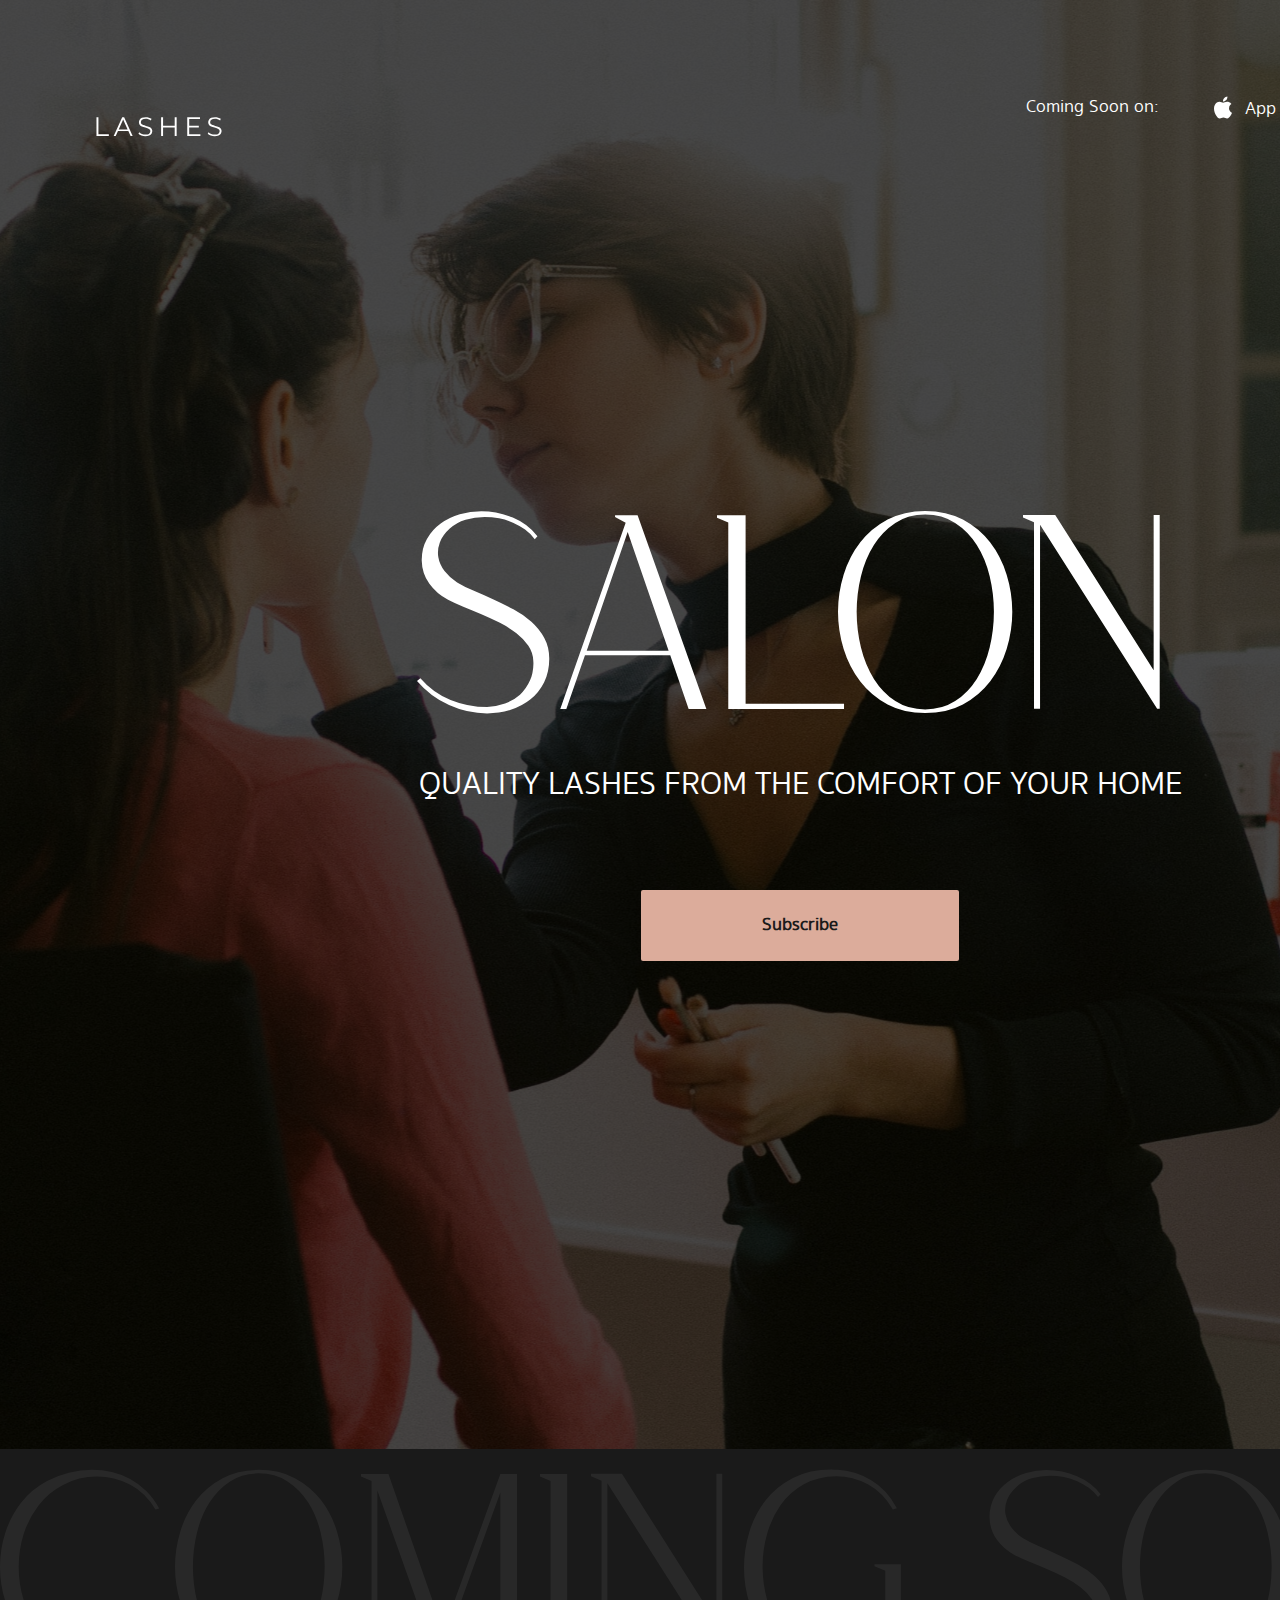
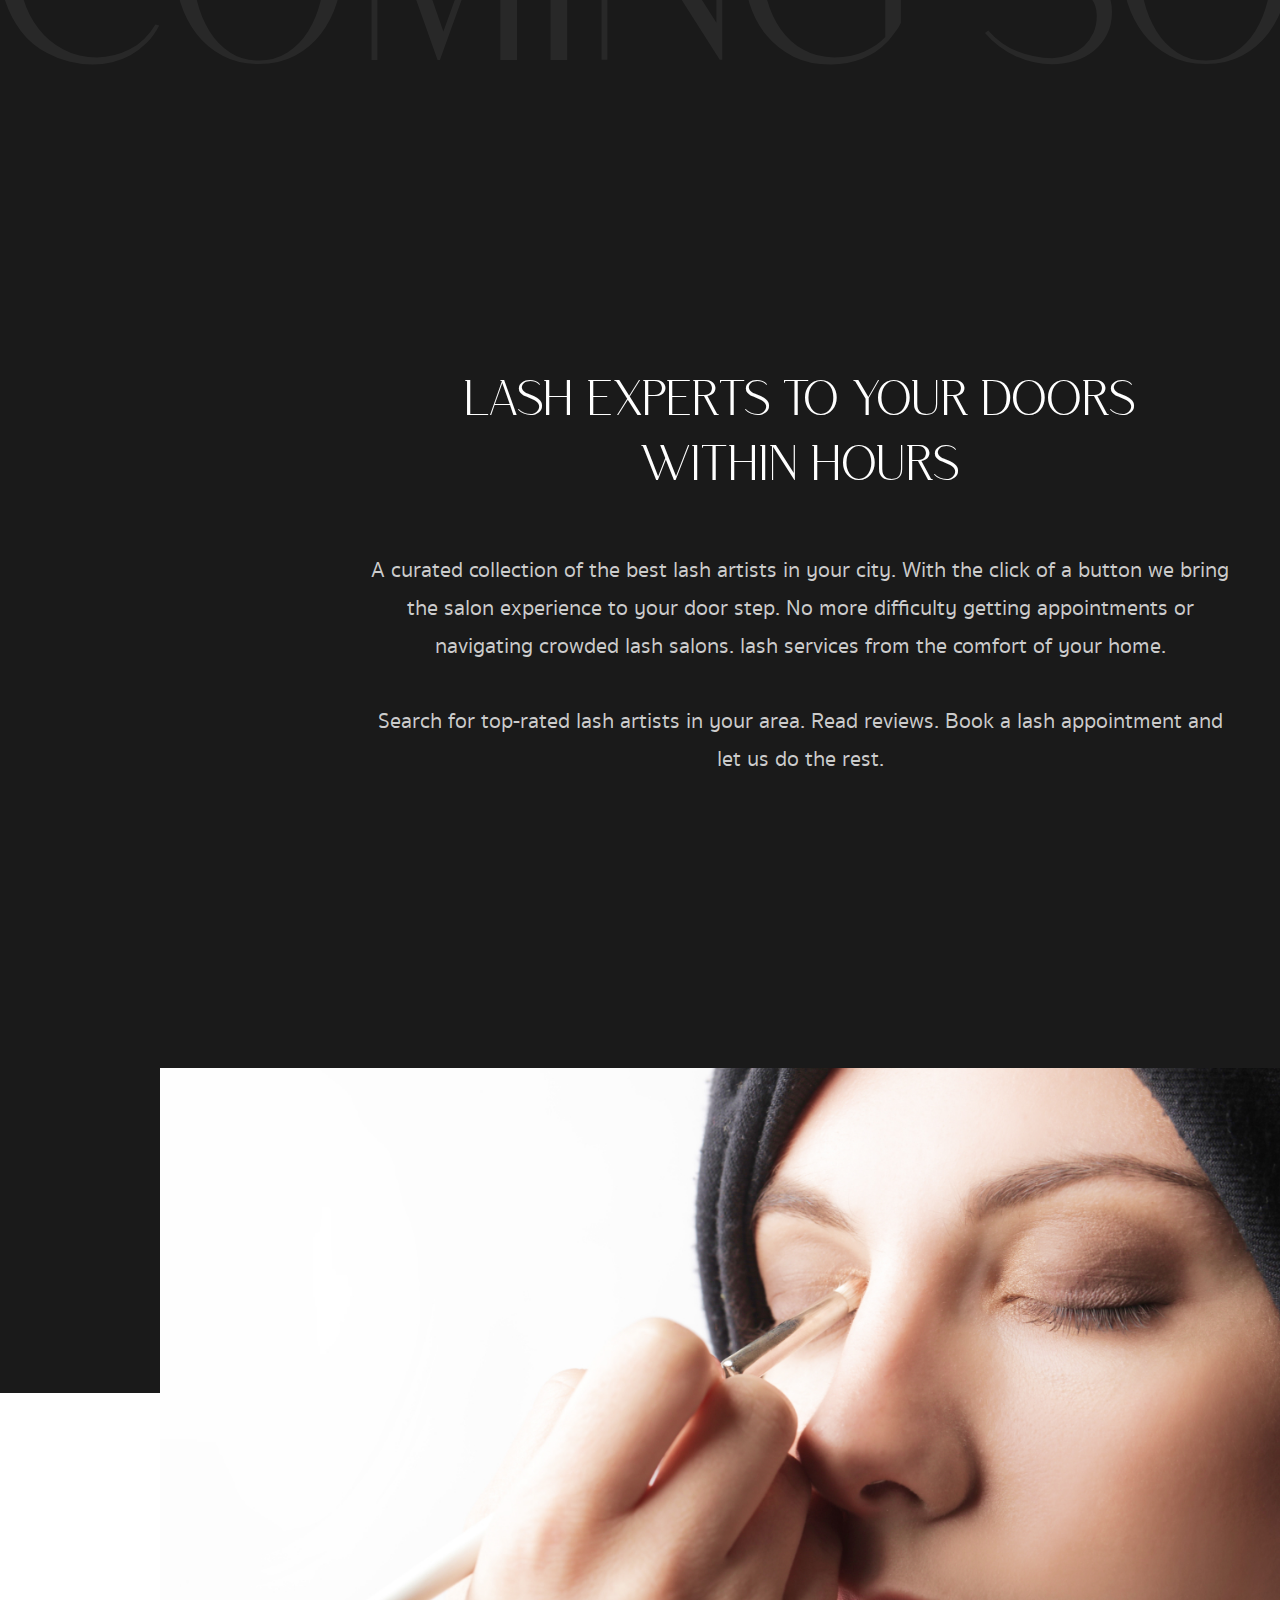
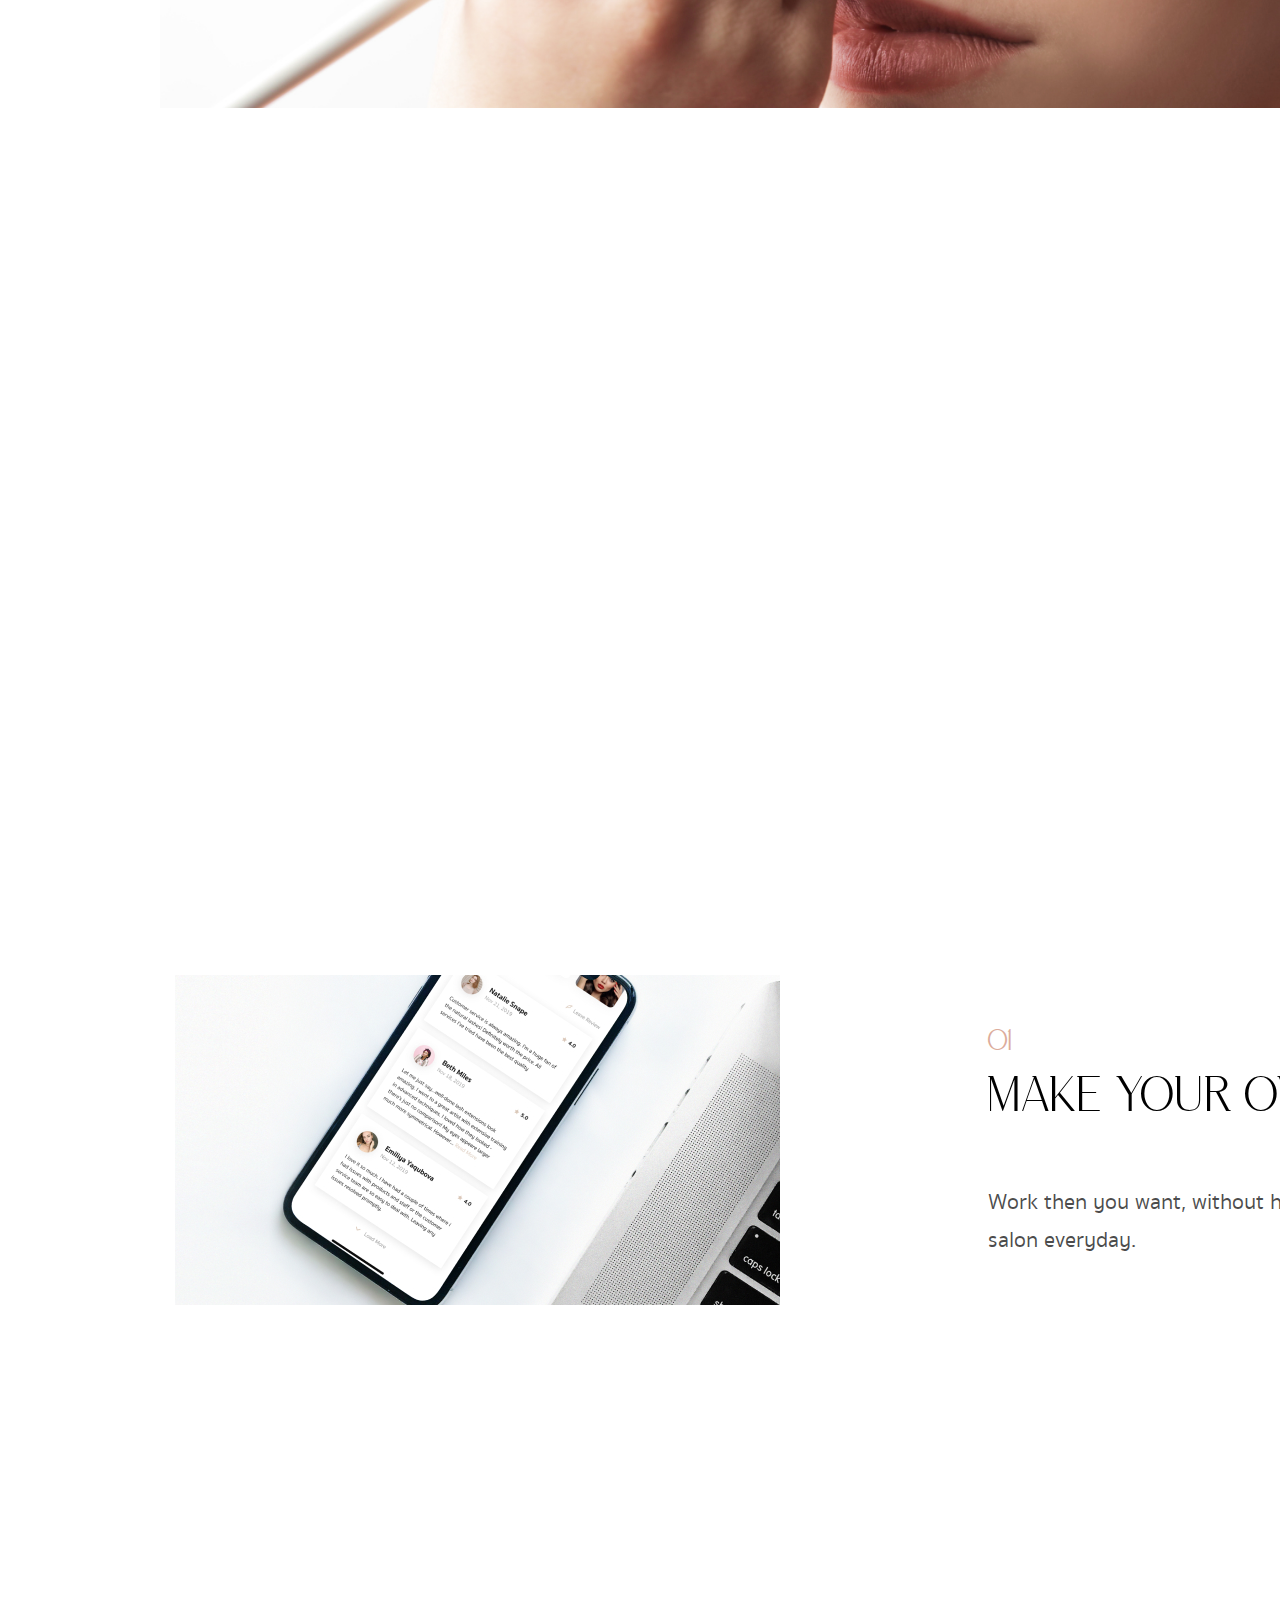
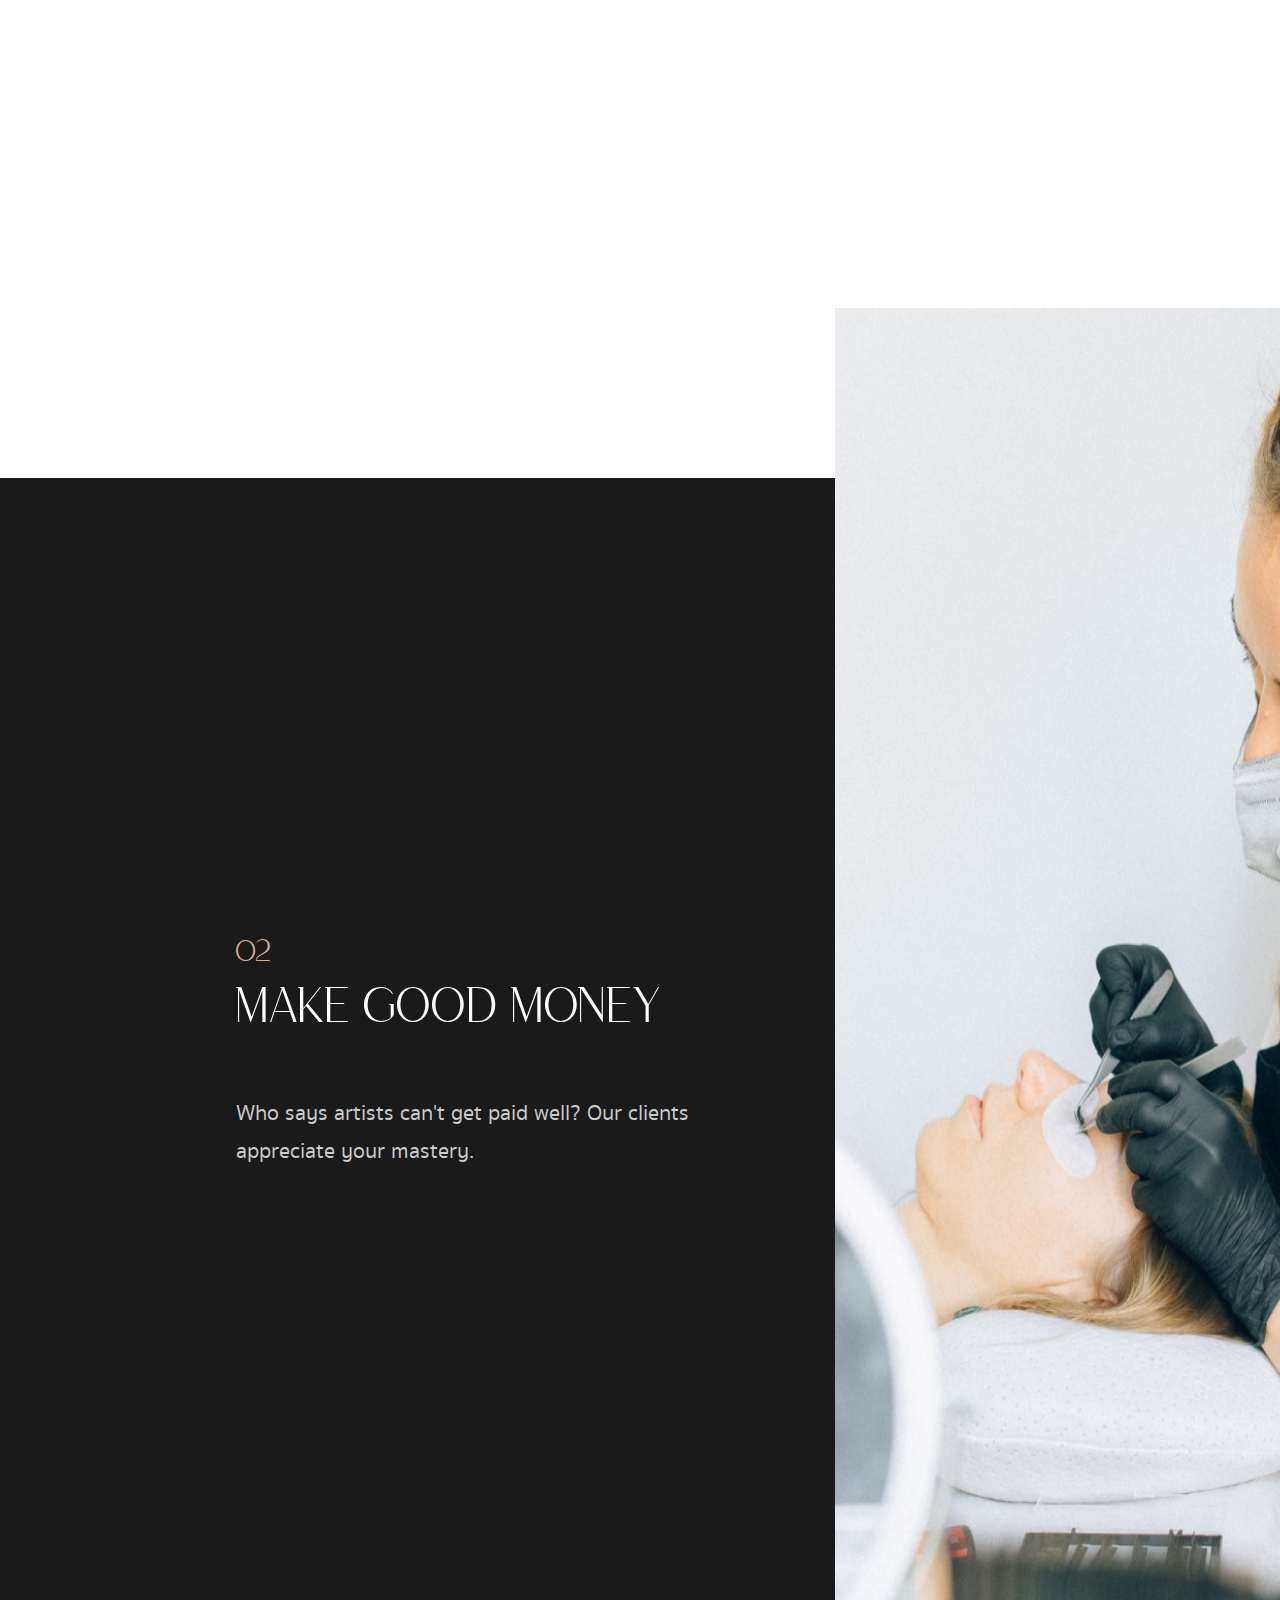
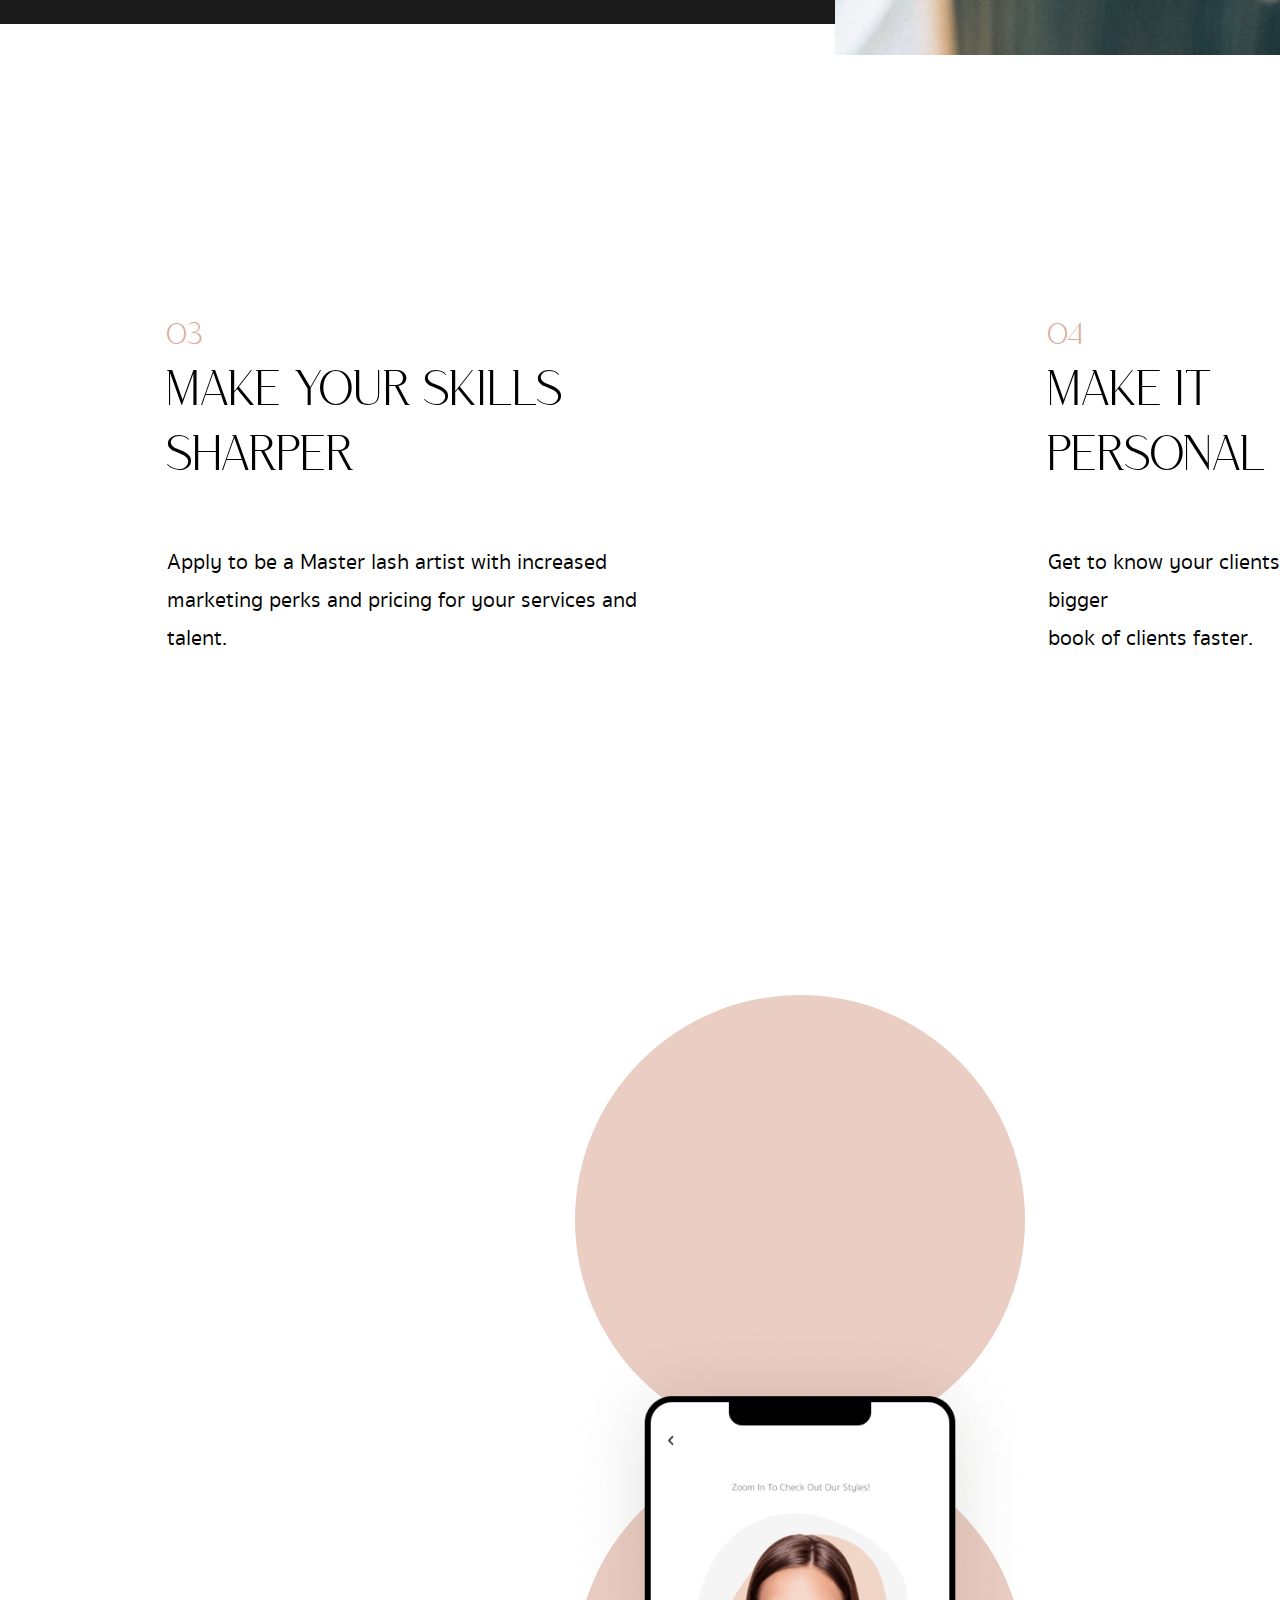
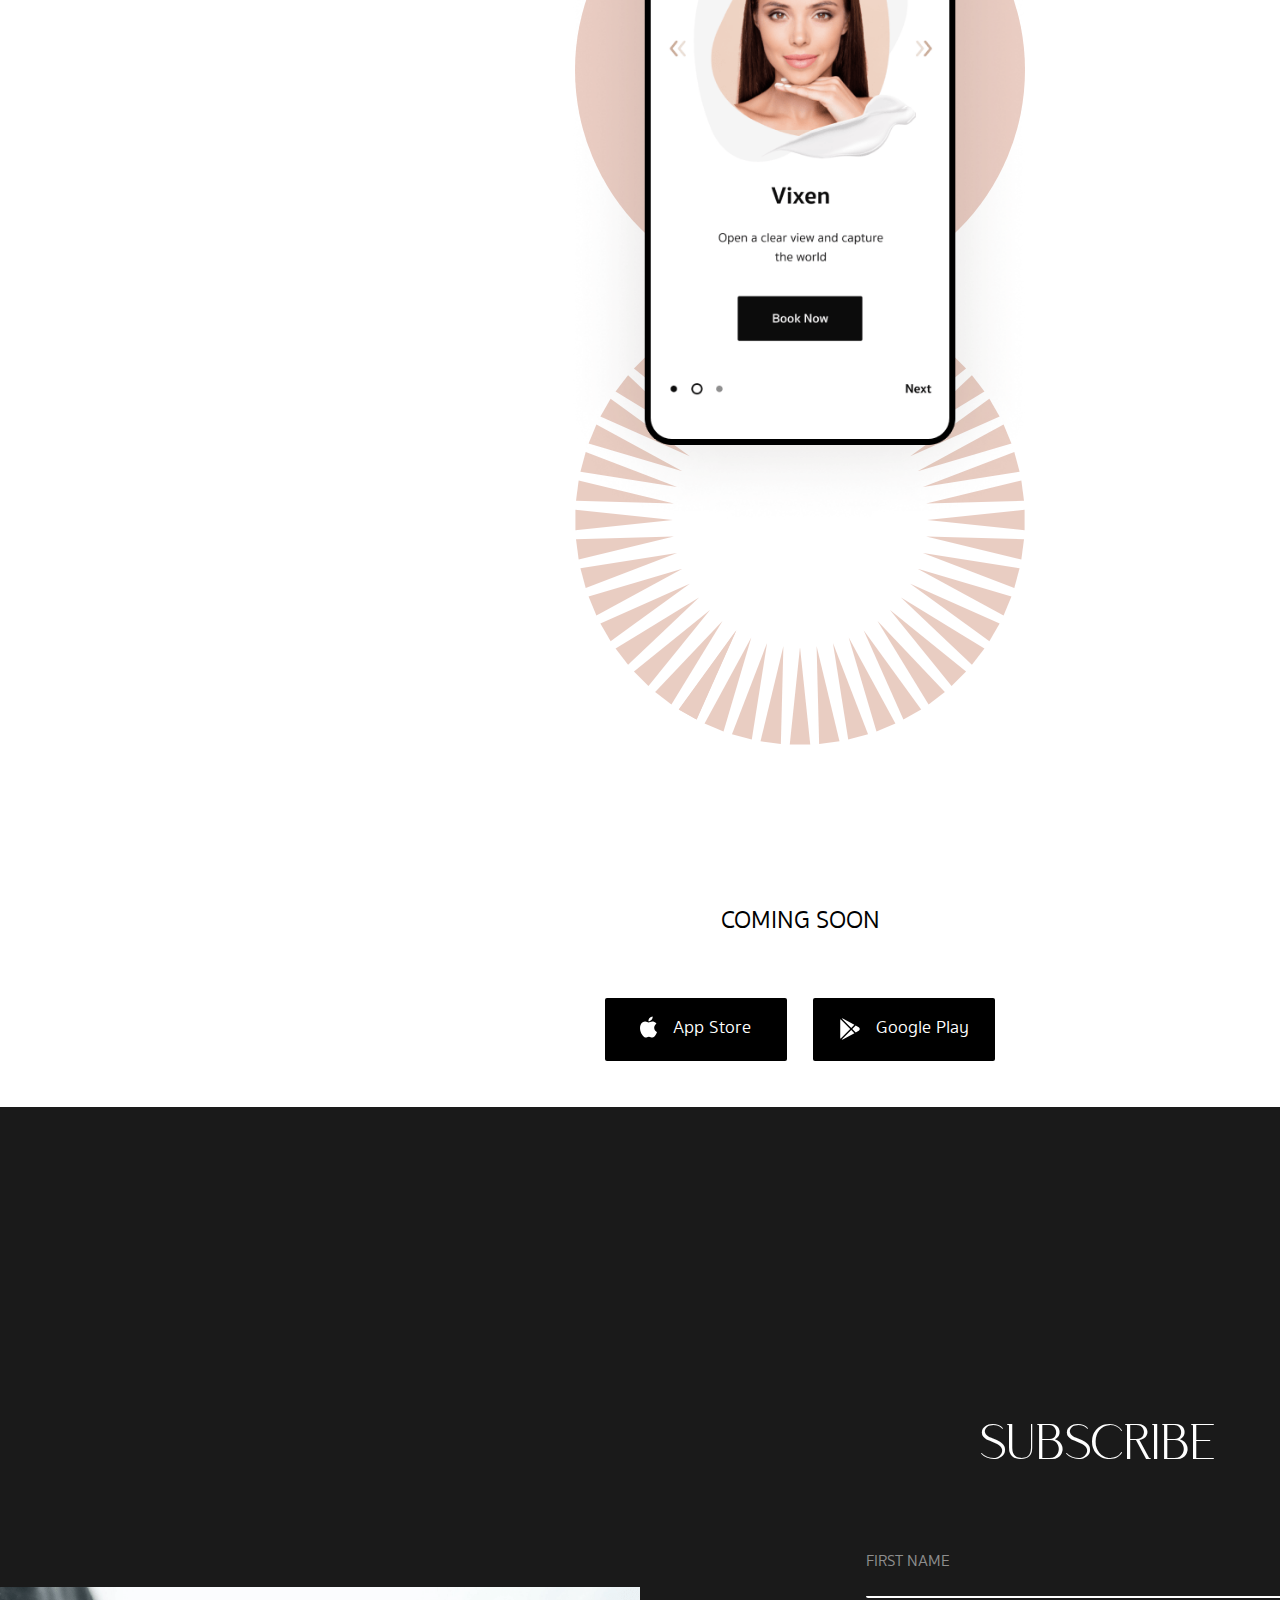
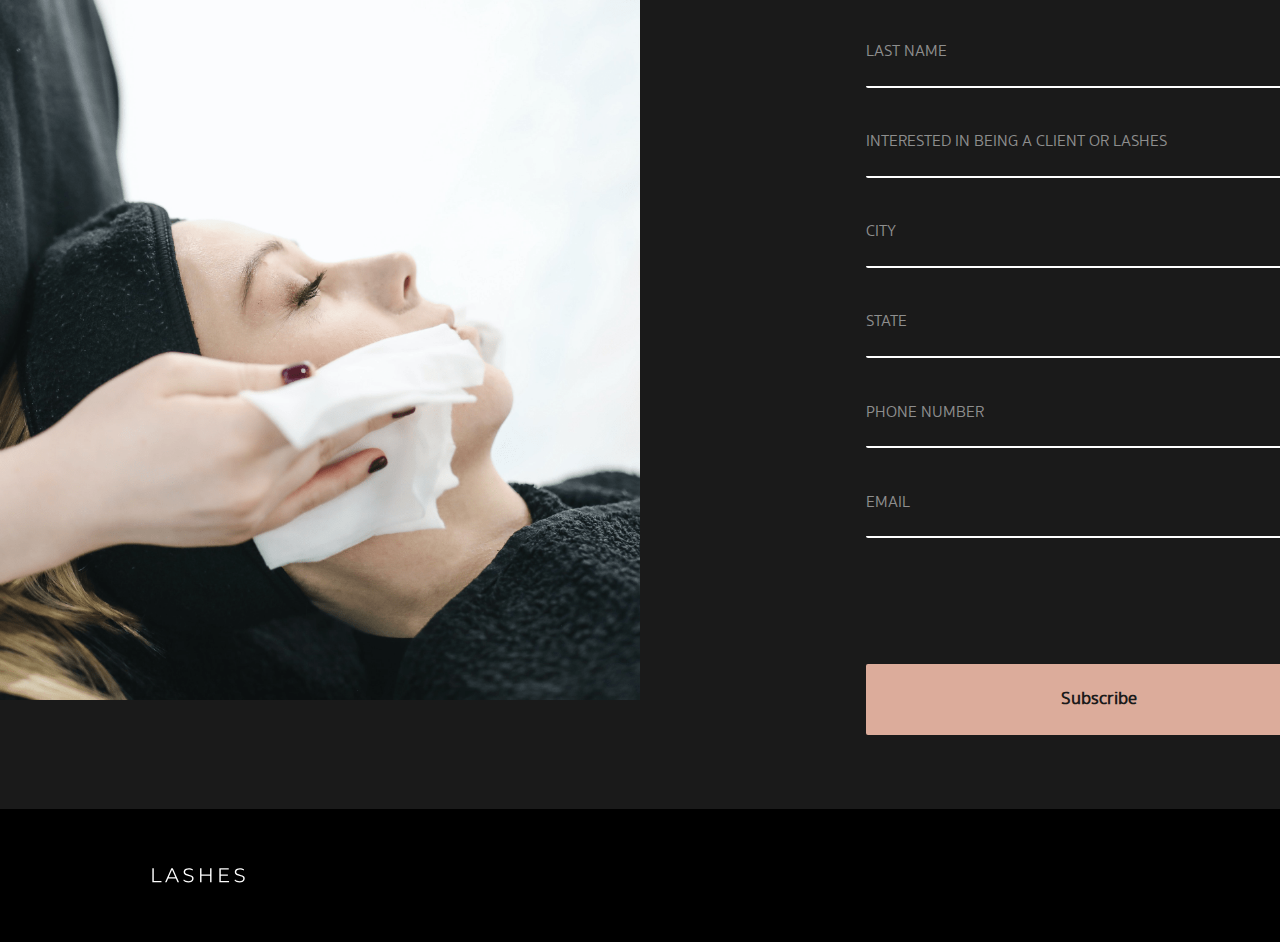
==== commit 4511be55: "Better responsive" ====
--- a/Landing/index.html
+++ b/Landing/index.html
@@ -9,189 +9,186 @@
   <style></style>
   <body>
     <div class="main">
-    <!--Page 1-->
-    <section class="page1">
-      <section class="color-overlay">
-        <div class="header">
-          <a href="#default" class="logo"
-            ><img src="images/logo.svg" id="logo" class="img-logo"
-          /></a>
+      <!--Page 1-->
+      <section class="page1">
+        <section class="color-overlay">
+          <div class="header">
+            <a href="#default" class="logo"
+              ><img src="images/logo.svg" class="img-logo"
+            /></a>
 
-          <div class="header-right">
-            <p>Coming Soon on:</p>
-            <a href="#apple">
-              <div>
-                <img
-                  src="images/apple_logo_icon.svg"
-                  class="del btn-img padding"
-                />
-                App Store
-              </div>
-            </a>
-            <a href="#googleplay">
-              <div>
-                <img src="images/googleplay.svg" class="btn-img padding" />
-                Google Play
-              </div>
-            </a>
+            <div class="header-right">
+              <p>Coming Soon on:</p>
+              <a href="#apple">
+                <div>
+                  <img
+                    src="images/apple_logo_icon.svg"
+                    class="del btn-img padding"
+                  />
+                  App Store
+                </div>
+              </a>
+              <a href="#googleplay">
+                <div>
+                  <img src="images/googleplay.svg" class="btn-img padding" />
+                  Google Play
+                </div>
+              </a>
+            </div>
+          </div>
+
+          <section class="middle">
+            <h1 class="first-text-centre">SALON</h1>
+            <p class="first-text-bottom">
+              Quality Lashes from the comfort of your home
+            </p>
+            <div class="div-button">
+              <button class="first-page-button light-btn">Subscribe</button>
+            </div>
+          </section>
+        </section>
+      </section>
+      <!--Page 2-->
+
+      <section class="page2" id="wrapper">
+        <p class="top-text up">Coming Soon</p>
+        <p class="second-text-centre">
+          Lash Experts to your doors <br />
+          within hours
+        </p>
+        <p class="second-text-bottom">
+          A curated collection of the best lash artists in your city. With the
+          click of a button we bring <br />
+          the salon experience to your door step. No more difficulty getting
+          appointments or <br />
+          navigating crowded lash salons. lash services from the comfort of your
+          home. <br /><br />
+          Search for top-rated lash artists in your area. Read reviews. Book a
+          lash appointment and <br />
+          let us do the rest.
+        </p>
+        <img src="images/make.jpg" class="makeup" />
+      </section>
+      <!--Page 3-->
+      <section class="page3" id="wrapper">
+        <img src="images/iphone.jpg" class="picture" />
+
+        <div class="right-text moving-left">
+          <p class="t-one">01</p>
+          <p class="t-two black">Make your own schedule</p>
+          <p class="t-three opacity-black">
+            Work then you want, without having to go into a <br />
+            salon everyday.
+          </p>
+        </div>
+      </section>
+
+      <!--Page 4-->
+      <section class="page4" id="wrapper">
+        <div class="left-text moving-left">
+          <p class="t-one">02</p>
+          <p class="t-two white">Make good money</p>
+          <p class="t-three opasity-white">
+            Who says artists can't get paid well? Our clients <br />
+            appreciate your mastery.
+          </p>
+        </div>
+        <img src="images/make2.png" class="picture-right" />
+      </section>
+      <!--Page 5-->
+      <section class="page5" id="wrapper">
+        <div class="page5-text moving-left">
+          <p class="t-one page5-top">03</p>
+          <p class="t-two black">Make your skills sharper</p>
+          <p class="t-three opasity-black">
+            Apply to be a Master lash artist with increased <br />
+            marketing perks and pricing for your services and<br />
+            talent.
+          </p>
+        </div>
+
+        <div class="page5-text moving-left">
+          <p class="t-one">04</p>
+          <p class="t-two black">Make it personal</p>
+          <p class="t-three opasity-black">
+            Get to know your clients and build a bigger <br />
+            book of clients faster.
+          </p>
+        </div>
+
+        <div class="parent" id="wrapper">
+          <span class="dot first-circle circle" id="c-1"></span>
+          <span class="dot circle" id="c-2"> </span>
+          <span
+            ><img src="images/Vector.svg" class="circle img-circle" id="c-3"
+          /></span>
+          <img src="images/phone.png" class="picture-page5" />
+        </div>
+
+        <p class="page5-soon" id="wrapper">Coming soon</p>
+        <div class="page5-button">
+          <div class="page5-b">
+            <button class="five-page-button">
+              <img src="images/apple_logo_icon.svg" class="del btn-img" />
+              <span class="astext"> App Store </span>
+            </button>
+            <button class="five-page-button btn-r">
+              <img src="images/googleplay.svg" class="btn-img play" />
+              <span class="astext"> Google Play </span>
+            </button>
           </div>
         </div>
+      </section>
+      <!--Page 6-->
+      <section class="page6" id="wrapper">
+        <img src="images/com-image.png" class="last-img" />
+        <div class="formx">
+          <h2>subscribe</h2>
+          <form>
+            <div class="box">
+              <input type="text" id="fname" name="fname" />
+              <label for="fname" class="formlabel">First name</label>
+            </div>
+            <div class="box">
+              <input type="text" id="lname" name="lname" />
+              <label for="lname" class="formlabel">Last name</label>
+            </div>
+            <div class="box">
+              <input type="text" id="client" />
+              <label for="client" class="formlabel">
+                Interested in being a client or lashes
+                <img class="icon-right" src="images/Arrow.svg" />
+              </label>
+            </div>
+            <div class="box">
+              <input type="text" id="city" />
+              <label for="city" class="formlabel">City</label>
+            </div>
 
-        <section class="middle">
-          <h1 class="first-text-centre">SALON</h1>
-          <p class="first-text-bottom">
-            Quality Lashes from the comfort of your home
-          </p>
-          <div class="div-button">
-            <button class="first-page-button light-btn">Subscribe</button>
-          </div>
-        </section>
+            <div class="box">
+              <input type="text" id="state" />
+              <label for="state" class="formlabel">State</label>
+            </div>
+
+            <div class="box">
+              <input type="text" id="phone" />
+              <label for="phone" class="formlabel">Phone Number</label>
+            </div>
+
+            <div class="box">
+              <input type="email" id="mail" />
+              <label for="mail" class="formlabel">Email</label>
+            </div>
+            <div class="div-button">
+              <button class="six-page-button light-btn">Subscribe</button>
+            </div>
+          </form>
+        </div>
       </section>
-    </section>
-    <!--Page 2-->
-   
-    <section class="page2" id="wrapper">
-      <p class="top-text up">Coming Soon</p>
-      <p class="second-text-centre">
-        Lash Experts to your doors <br />
-        within hours
-      </p>
-      <p class="second-text-bottom">
-        A curated collection of the best lash artists in your city. With the
-        click of a button we bring <br />
-        the salon experience to your door step. No more difficulty getting
-        appointments or <br />
-        navigating crowded lash salons. lash services from the comfort of your
-        home. <br /><br />
-        Search for top-rated lash artists in your area. Read reviews. Book a
-        lash appointment and <br />
-        let us do the rest.
-      </p>
-      <img src="images/make.jpg" class="makeup" />
-    </section>
-    <!--Page 3-->
-    <section class="page3" id="wrapper">
-      <img src="images/iphone.jpg" class="picture" />
-
-      <div class="right-text moving-left">
-        <p class="t-one">01</p>
-        <p class="t-two black">Make your own schedule</p>
-        <p class="t-three opacity-black">
-          Work then you want, without having to go into a <br />
-          salon everyday.
-        </p>
-      </div>
-    </section>
-
-    <!--Page 4-->
-    <section class="page4" id="wrapper">
-      <div class="left-text moving-left">
-        <p class="t-one">02</p>
-        <p class="t-two white">Make good money</p>
-        <p class="t-three opasity-white">
-          Who says artists can't get paid well? Our clients <br />
-          appreciate your mastery.
-        </p>
-      </div>
-      <img src="images/make2.png" class="picture-right" />
-    </section>
-    <!--Page 5-->
-    <section class="page5" id="wrapper">
-      <div class="page5-text moving-left">
-        <p class="t-one page5-top">03</p>
-        <p class="t-two black">Make your skills sharper</p>
-        <p class="t-three opasity-black">
-          Apply to be a Master lash artist with increased <br />
-          marketing perks and pricing for your services and<br />
-          talent.
-        </p>
-      </div>
-
-      <div class="page5-text moving-left">
-        <p class="t-one">04</p>
-        <p class="t-two black">Make it personal</p>
-        <p class="t-three opasity-black">
-          Get to know your clients and build a bigger <br />
-          book of clients faster.
-        </p>
-      </div>
-
-      <div class="parent" id="wrapper">
-        <span class="dot first-circle circle" id="c-1"></span>
-        <span class="dot circle" id="c-2"> </span>
-        <span
-          ><img src="images/Vector.svg" class="circle img-circle" id="c-3"
-        /></span>
-        <img src="images/phone.png" class="picture-page5" />
-      </div>
-
-      <p class="page5-soon" id="wrapper">Coming soon</p>
-      <div class="page5-button">
-        <div>
-          <button class="five-page-button">
-            <img src="images/apple_logo_icon.svg" class="del btn-img" />
-            <span class="astext"> App Store </span>
-          </button>
-          <button class="five-page-button btn-r">
-            <img src="images/googleplay.svg" class="btn-img play" />
-            <span class="astext"> Google Play </span>
-          </button>
-        </div>
-      </div>
-    </section>
-    <!--Page 6-->
-    <section class="page6" id="wrapper">
-      <img src="images/com-image.png" class="last-img" />
-      <div class="formx">
-        <h2>subscribe</h2>
-        <form>
-          <div class="box">
-            <input type="text" id="fname" name="fname" />
-            <label for="fname" class="formlabel">First name</label>
-          </div>
-          <div class="box">
-            <input type="text" id="lname" name="lname" />
-            <label for="lname" class="formlabel">Last name</label>
-          </div>
-          <div class="box">
-            <input type="text" id="client" />
-            <label for="client" class="formlabel">
-              Interested in being a client or lashes
-              <img class="icon-right" src="images/Arrow.svg" />
-            </label>
-          </div>
-          <div class="box">
-            <input type="text" id="city" />
-            <label for="city" class="formlabel">City</label>
-          </div>
-
-          <div class="box">
-            <input type="text" id="state" />
-            <label for="state" class="formlabel">State</label>
-          </div>
-
-          <div class="box">
-            <input type="text" id="phone" />
-            <label for="phone" class="formlabel">Phone Number</label>
-          </div>
-
-          <div class="box">
-            <input type="email" id="mail" />
-            <label for="mail" class="formlabel">Email</label>
-          </div>
-          <div class="div-button">
-            <button class="six-page-button light-btn">Subscribe</button>
-          </div>
-        </form>
-      </div>
-    </section>
-  </div>
-  <div id="footer">
-      <img src="images/logo.svg" id="logo" class="footer-logo"/>
+    </div>
+    <div id="footer">
+      <img src="images/logo.svg" id="logo" class="footer-logo" />
       <p class="footer-text">© All Rights Reserved</p>
-  </div> 
-
-
-    
+    </div>
   </body>
 </html>
--- a/Landing/style.css
+++ b/Landing/style.css
@@ -57,7 +57,7 @@
 }
 
 .first-page-button {
-  width: 18.35vw;
+  width: 17.625em;
   height: 7.9vh;
   background: #dcac9b;
   border-radius: 2px;
@@ -119,7 +119,8 @@
   height: 6.83vh;
 }
 
-.header a, .header p {
+.header a,
+.header p {
   float: left;
   color: #ffffff;
   font-family: Sukhumvit;
@@ -130,7 +131,8 @@
   padding-left: 4.29vw;
 }
 
-.header a.logo, .header p.logo {
+.header a.logo,
+.header p.logo {
   padding-left: 7.49vw;
 }
 
@@ -294,6 +296,7 @@
   right: 0;
   bottom: 16.08vh;
   margin: auto;
+  height: 756px;
 }
 
 .page5-soon {
@@ -333,8 +336,6 @@
 }
 
 .dot {
-  /*height: 72.52vh;
-  width: 72.52vh;*/
   height: 33.8125em;
   width: 33.8125em;
   background-color: #dcac9b;
@@ -376,12 +377,9 @@
   margin-top: 37.4vh;
 }
 
-.circle {
-  margin-right: 2.3125em;
-}
-
 .circle.first-circle {
-  margin-left: 7.1875em;
+  margin-left: 7.4869vw;
+  margin-right: 2.408vw;
 }
 
 .circle.img-circle {
@@ -393,6 +391,7 @@
   opacity: 0.6;
   height: 33.8125em;
   width: 33.8125em;
+  margin-left: 2.408vw;
 }
 
 .btn-r {
@@ -454,7 +453,8 @@
   font-family: Sukhumvit;
 }
 
-input:focus, input:hover {
+input:focus,
+input:hover {
   outline: none;
 }
 
@@ -529,7 +529,7 @@
 }
 
 .footer-text {
-  margin-left: 88.5625em;
+  margin-left: 92.25vw;
   font-family: Sukhumvit;
   font-weight: 400;
   font-size: 1rem;
@@ -543,12 +543,14 @@
   width: 7.226vw;
 }
 
-.light-btn:hover, .light-btn:focus {
+.light-btn:hover,
+.light-btn:focus {
   background-color: #ebcec5;
   cursor: pointer;
 }
 
-.five-page-button:focus, .five-page-button:hover {
+.five-page-button:focus,
+.five-page-button:hover {
   opacity: 0.8;
   cursor: pointer;
 }
@@ -642,7 +644,7 @@
     margin: 0 auto;
   }
   .picture-page5 {
-    height: 50%;
+    height: 70%;
     display: flex;
     flex-direction: column;
     justify-content: center;
@@ -687,10 +689,15 @@
     font-size: 0.5rem;
   }
   .last-img {
-    width: 0%;
+    width: 30%;
+    height: fit-content;
+  }
+  h2 {
+    padding-top: 40%;
   }
   form {
-    float: left;
+    padding-left: 25%;
+    padding-top: 40%;
   }
   .picture-right {
     height: 50%;
@@ -704,4 +711,112 @@
     margin-left: 50%;
   }
 }
+
+@media (max-width: 320px) {
+  #wrapper {
+    margin: 0 auto;
+  }
+  #footer {
+    margin: 0 auto;
+  }
+  .picture-page5 {
+    height: 50%;
+  }
+  #c-1,
+  #c-2,
+  #c-3 {
+    display: flex;
+    flex-direction: column;
+    justify-content: center;
+    align-items: center;
+    margin: auto;
+    height: 32vh;
+    width: 32vh;
+  }
+  .top-text {
+    font-size: 3.8rem;
+    text-align: center;
+  }
+  form {
+    margin-right: 0, auto;
+    float: left;
+    width: 100%;
+  }
+  input,
+  .six-page-button {
+    width: 240px;
+  }
+  h2 {
+    margin-top: 10%;
+  }
+  .first-text-centre {
+    font-size: 8rem;
+    text-align: center;
+    margin: auto;
+  }
+  .page3 {
+    display: flex;
+    flex-direction: column;
+    margin-top: 25%;
+  }
+  .picture {
+    width: 80%;
+    padding-top: none;
+  }
+  .page3 {
+    height: 95%;
+  }
+  .right-text {
+    padding-bottom: 30%;
+  }
+  .five-page-button {
+    width: 80%;
+    margin-top: 10%;
+    margin-left: 0;
+  }
+  .page5-b {
+    margin-left: 10%;
+    flex-direction: column;
+  }
+  .t-two {
+    font-size: 30px;
+  }
+  .first-text-bottom {
+    font-size: 1rem;
+  }
+  .five-page-button {
+    font-size: 0.7rem;
+  }
+  .footer-text {
+    font-size: 0.5rem;
+  }
+  .last-img {
+    width: 20%;
+  }
+  .picture-right {
+    height: 50%;
+    margin-left: 10%;
+  }
+  #logo {
+    width: 20%;
+    height: 20%;
+    padding-left: 0, auto;
+  }
+  .footer-text {
+    margin-left: 25%;
+  }
+  .icon-right {
+    margin-top: 0, auto;
+    margin-right: 10%;
+  }
+  .img-logo {
+    width: 50%;
+    height: 50%;
+  }
+  .header a,
+  .header p {
+    padding-top: 10%;
+    font-size: 1rem;
+  }
+}
 /*# sourceMappingURL=style.css.map */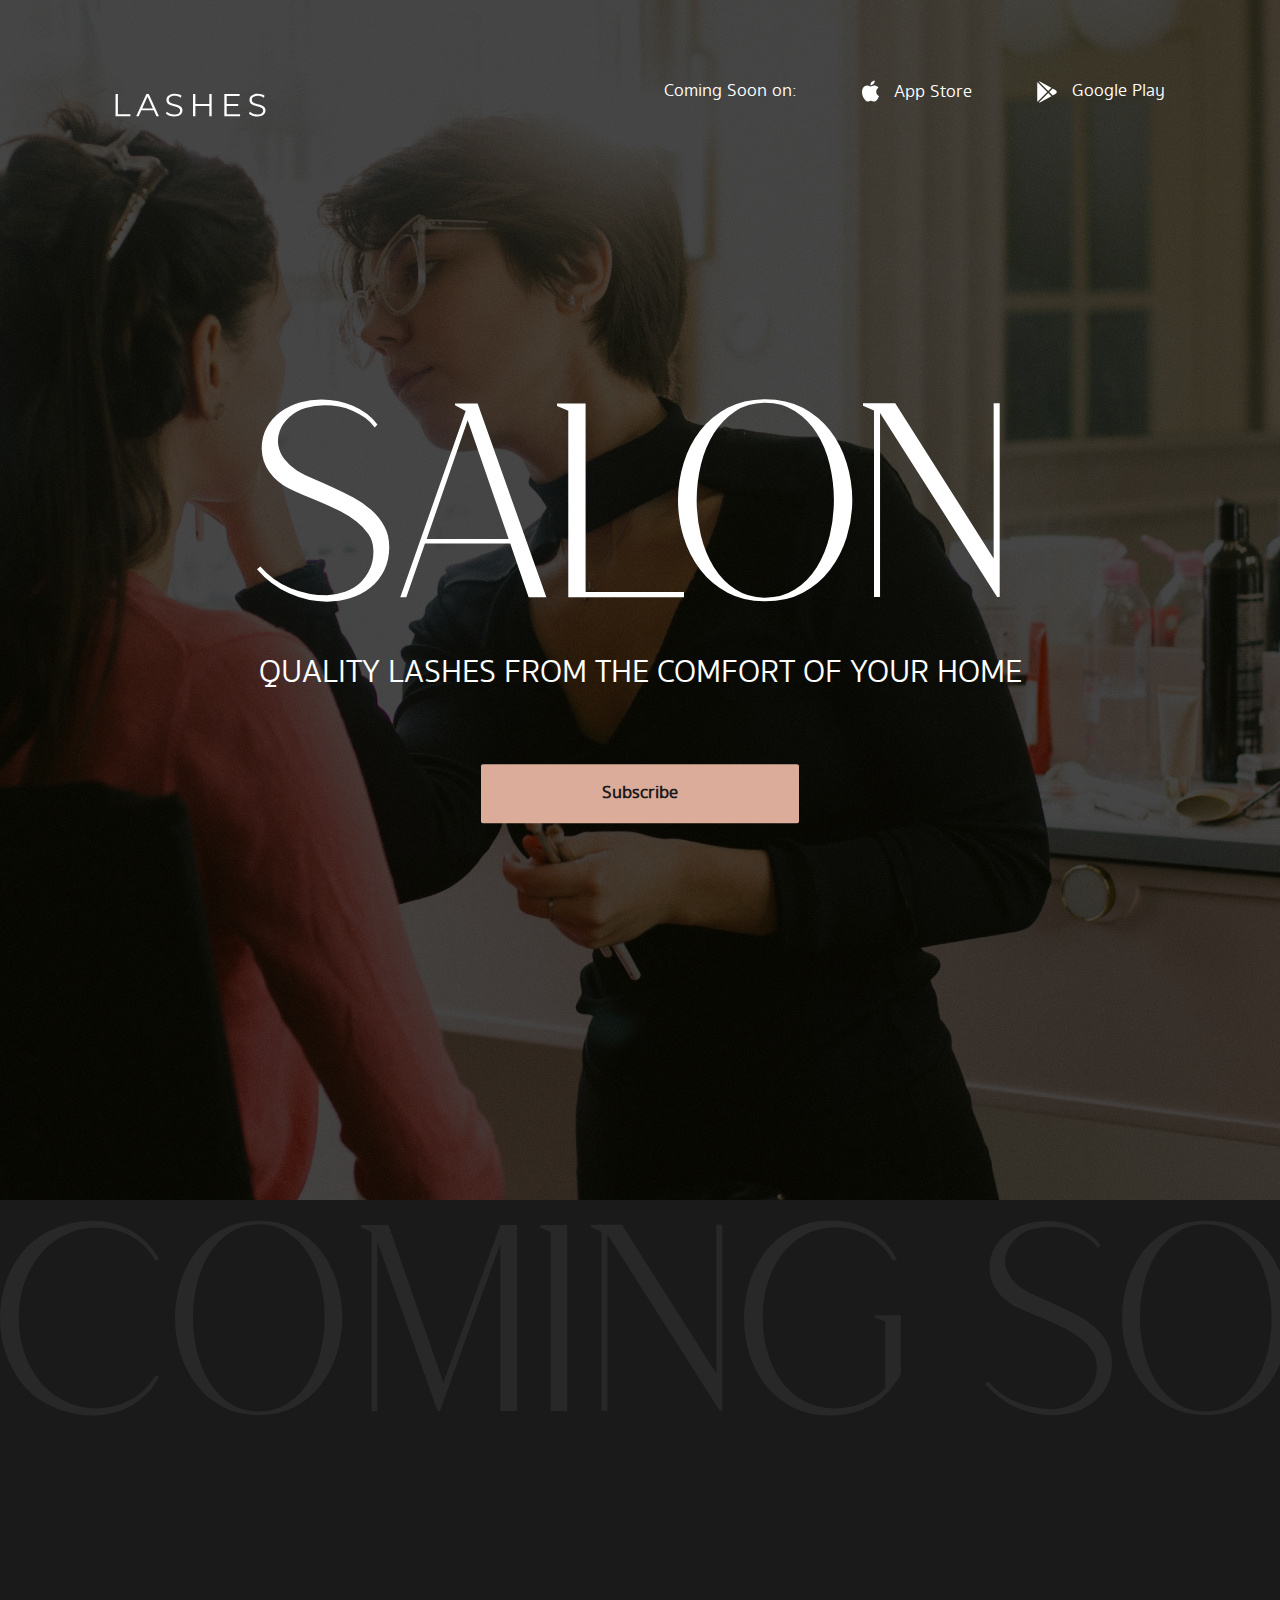
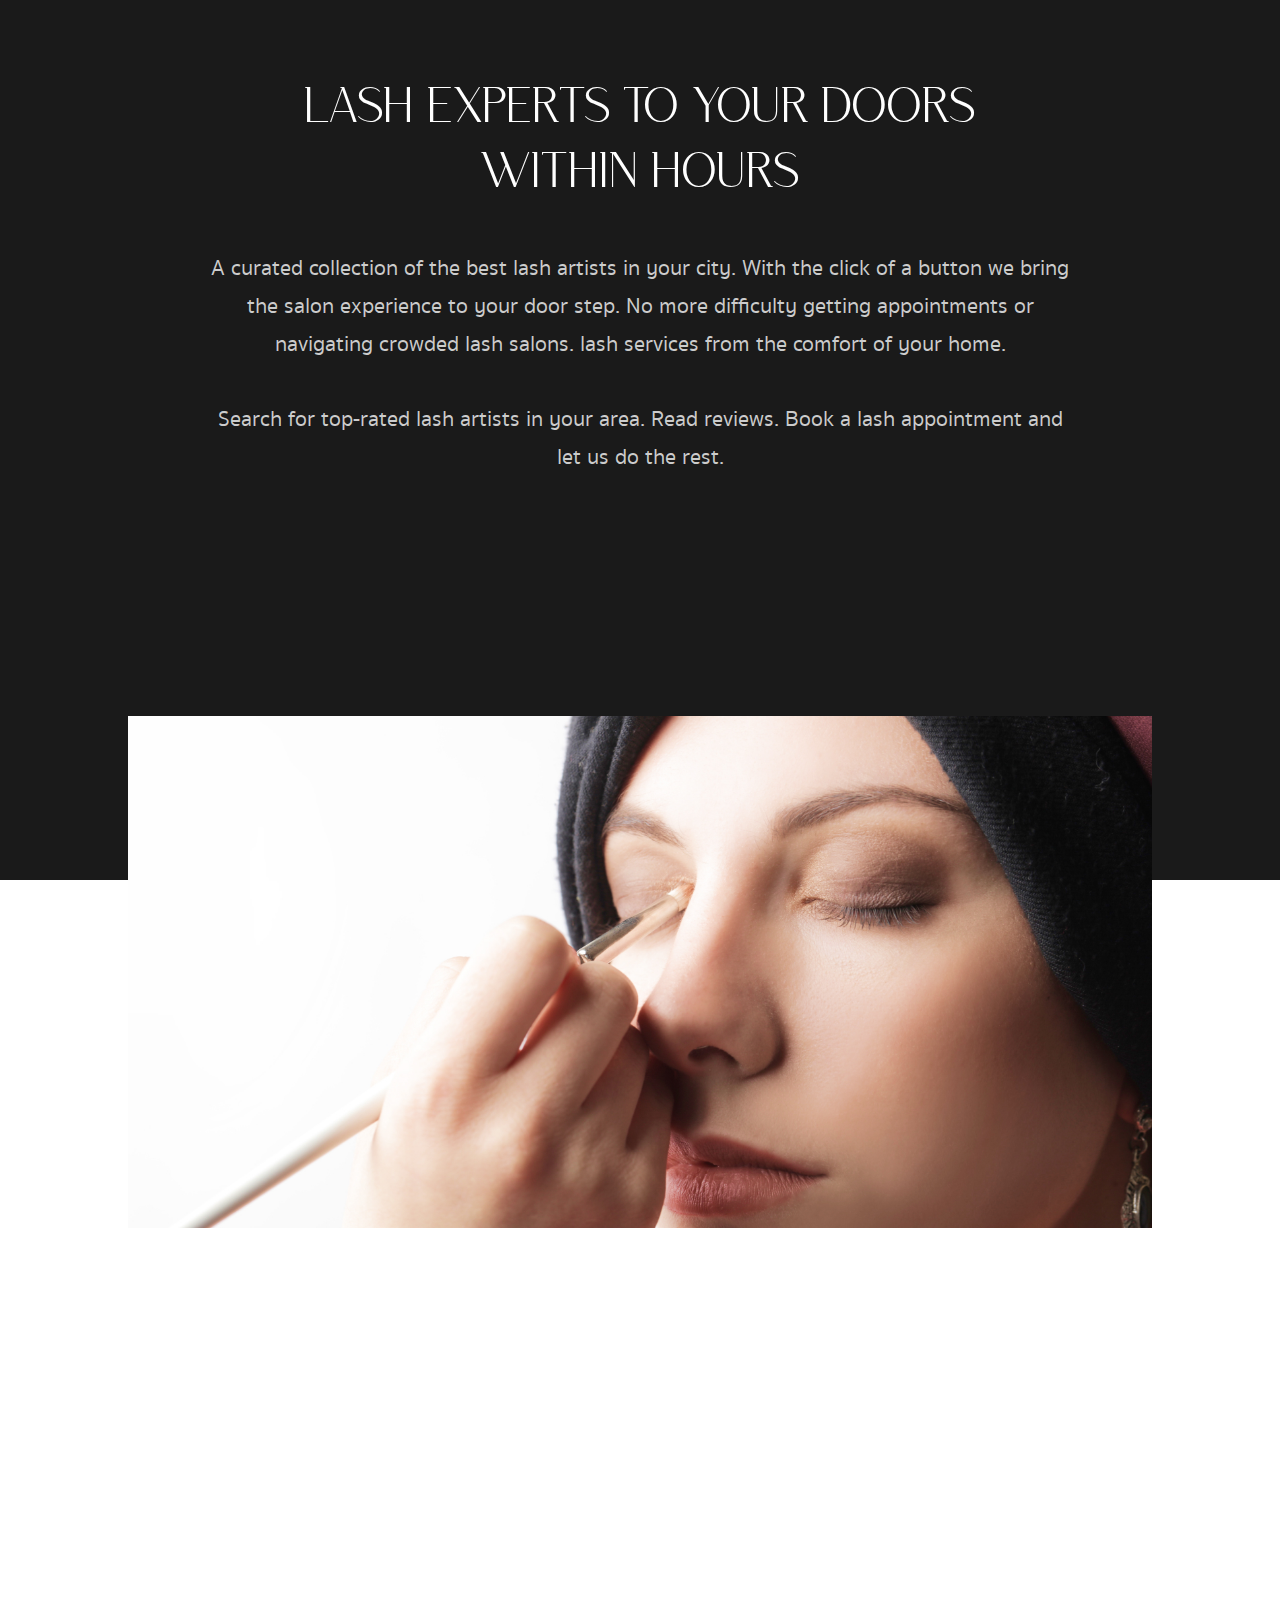
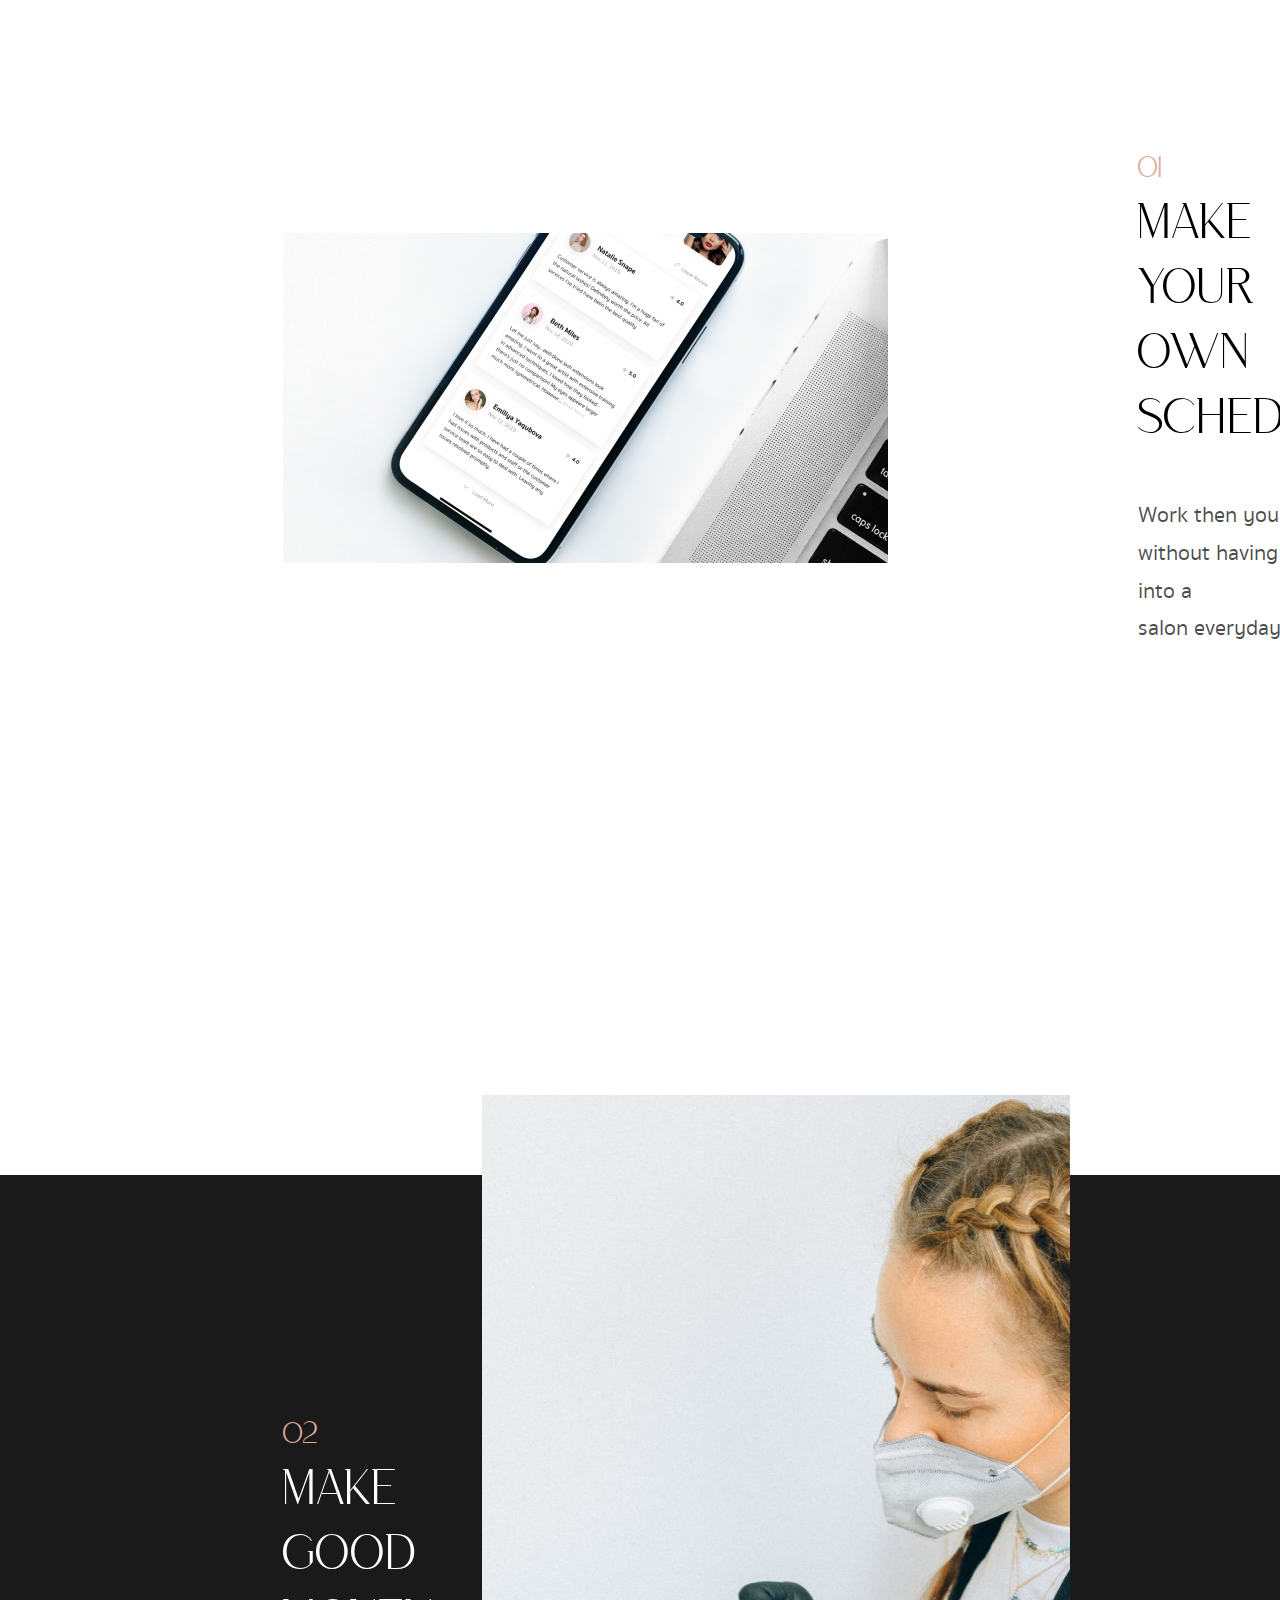
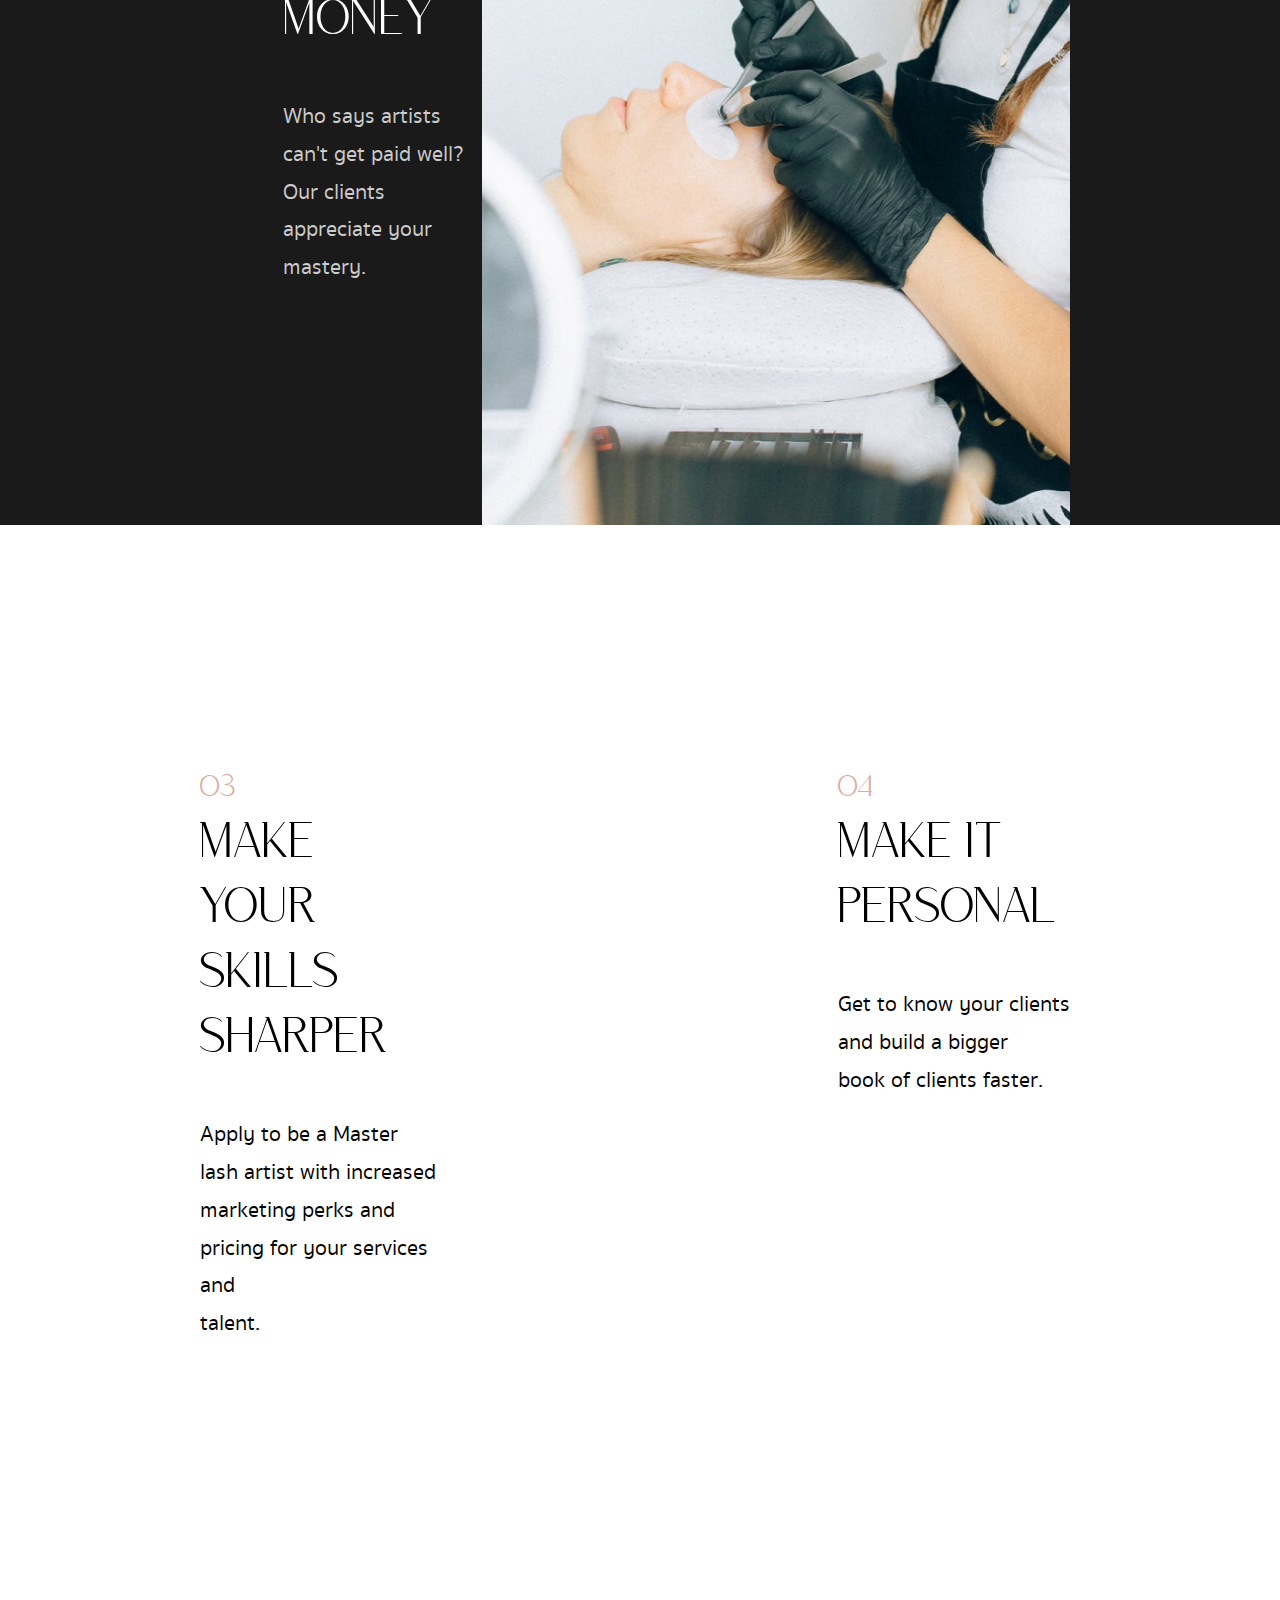
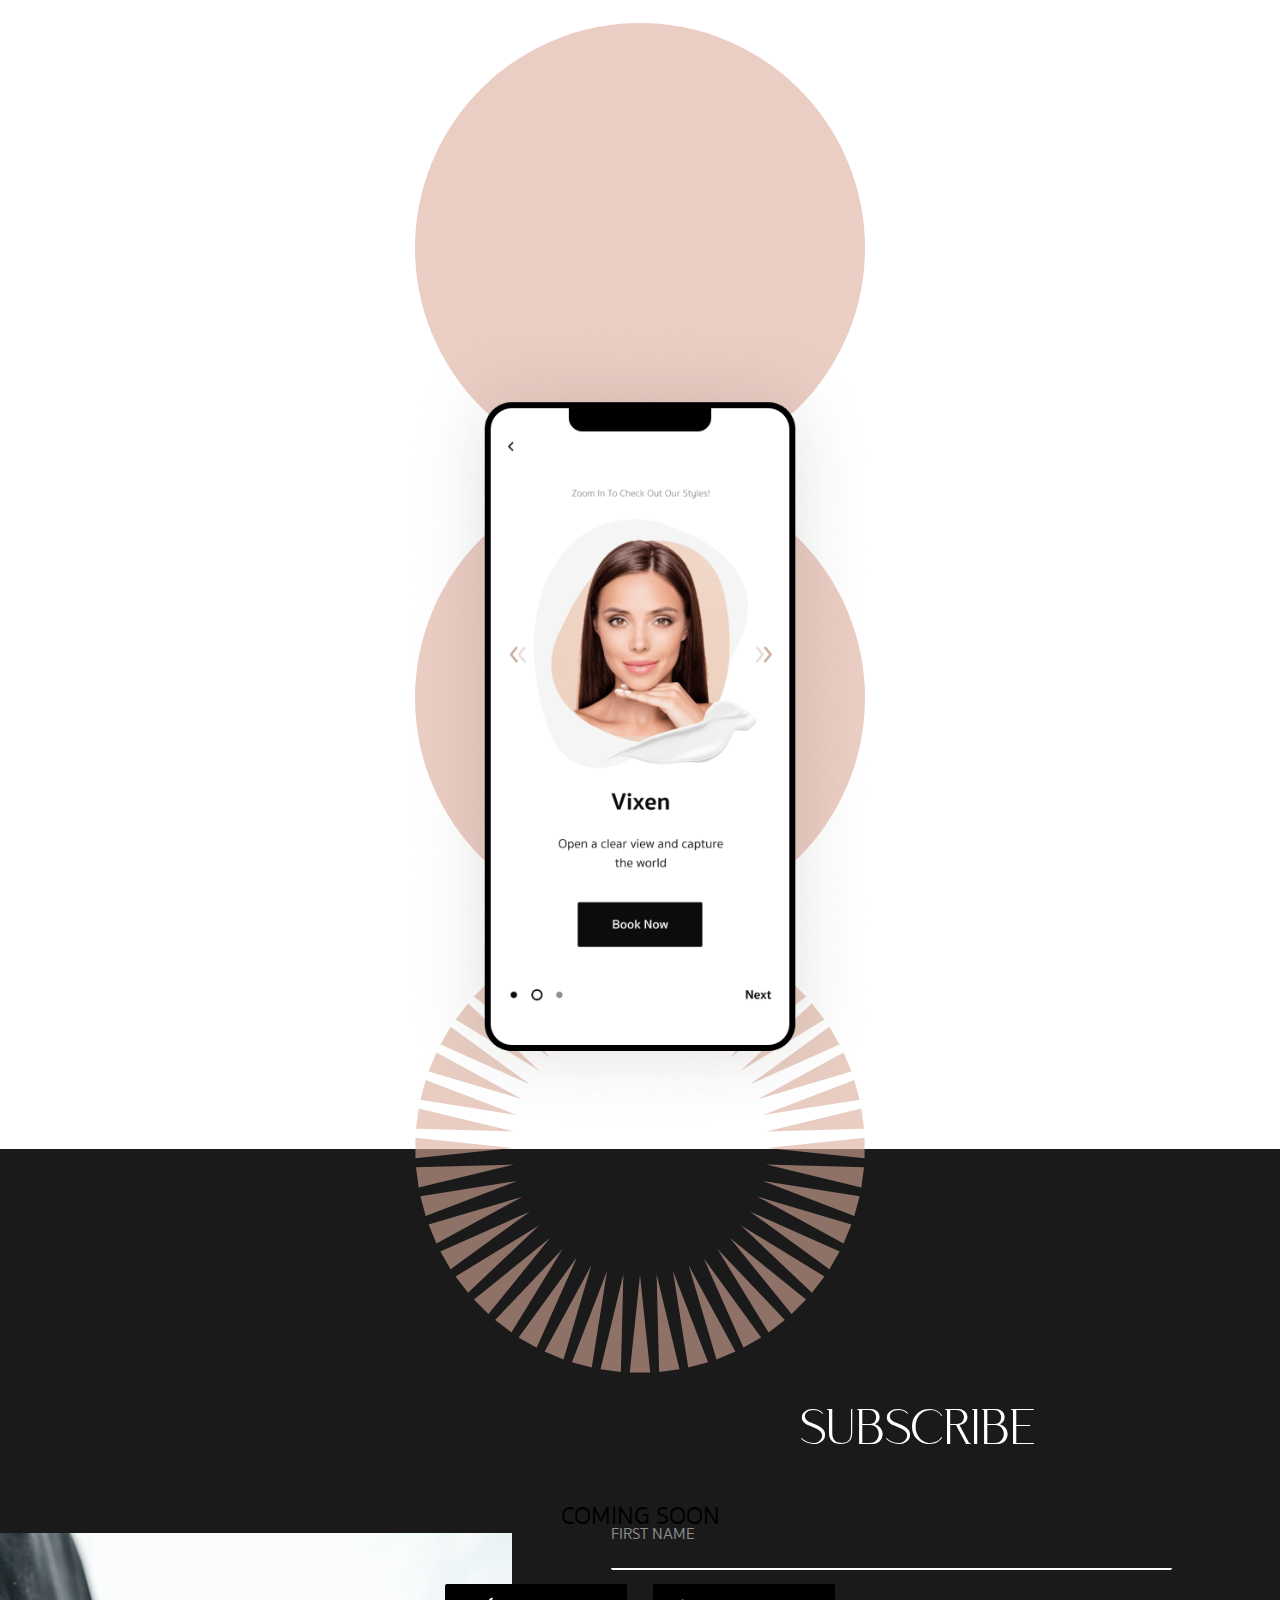
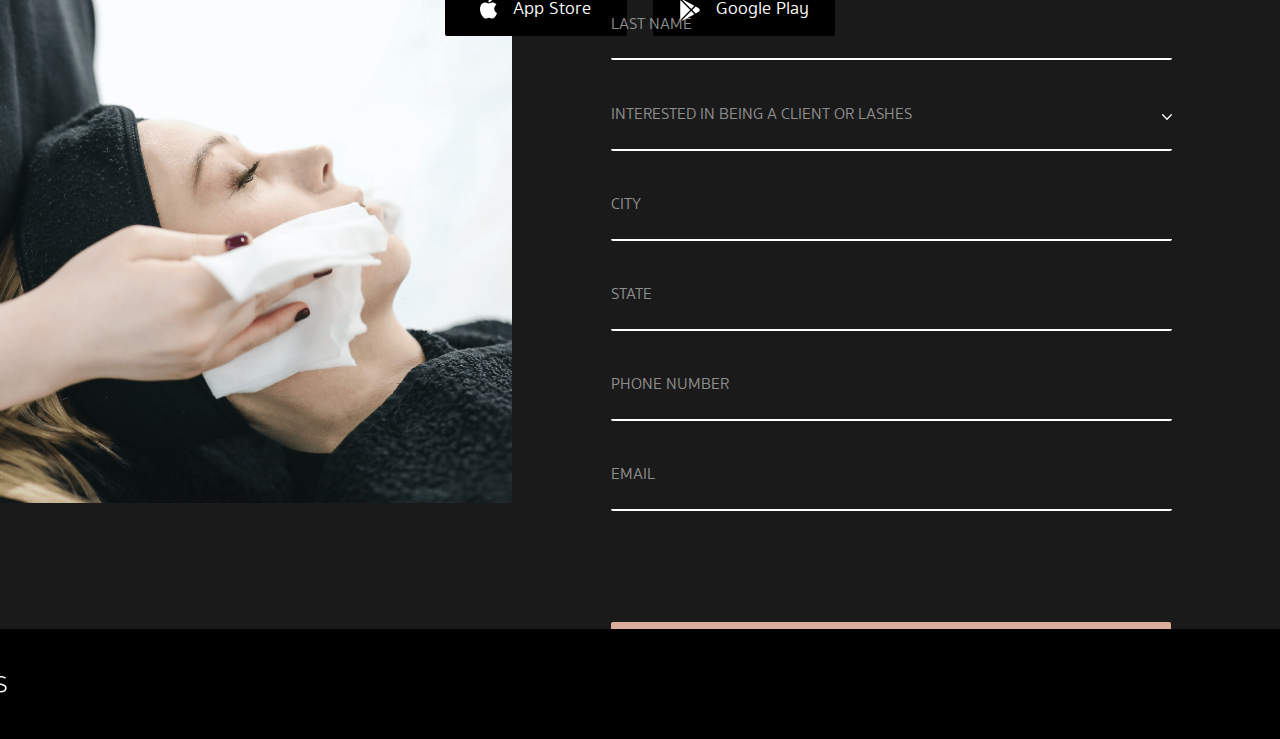
==== commit 5cf553ce: "1920" ====
--- a/Landing/index.html
+++ b/Landing/index.html
@@ -93,7 +93,8 @@
             appreciate your mastery.
           </p>
         </div>
-        <img src="images/make2.png" class="picture-right" />
+        <div class="img-page4"><img src="images/make2.png" class="picture-right" /></div>
+        
       </section>
       <!--Page 5-->
       <section class="page5" id="wrapper">
@@ -117,10 +118,10 @@
         </div>
 
         <div class="parent" id="wrapper">
-          <span class="dot first-circle circle" id="c-1"></span>
-          <span class="dot circle" id="c-2"> </span>
+          <span class="circle first-circle" id="c-1"></span>
+          <span class="circle" id="c-2"> </span>
           <span
-            ><img src="images/Vector.svg" class="circle img-circle" id="c-3"
+            ><img src="images/Vector.svg" class="img-circle" id="c-3"
           /></span>
           <img src="images/phone.png" class="picture-page5" />
         </div>
@@ -186,9 +187,9 @@
         </div>
       </section>
     </div>
-    <div id="footer">
+    <footer id="footer">
       <img src="images/logo.svg" id="logo" class="footer-logo" />
       <p class="footer-text">© All Rights Reserved</p>
-    </div>
+    </footer>
   </body>
 </html>
--- a/Landing/style.css
+++ b/Landing/style.css
@@ -21,13 +21,12 @@
 html {
   height: 100%;
   margin: 0;
-  width: 125vw;
   overflow-x: unset;
 }
 
 .page1 {
   background-image: url("images/salon.svg");
-  height: 161vh;
+  height: 75rem;
   background-size: cover;
   background-repeat: no-repeat;
   background-position: center;
@@ -58,7 +57,7 @@
 
 .first-page-button {
   width: 17.625em;
-  height: 7.9vh;
+  height: 3.688rem;
   background: #dcac9b;
   border-radius: 2px;
   font-family: Sukhumvit;
@@ -71,7 +70,7 @@
 }
 
 .div-button {
-  padding-top: 9.38vh;
+  padding-top: 4.375rem;
 }
 
 .first-text-centre {
@@ -111,12 +110,12 @@
 
 .header {
   overflow: hidden;
-  padding-top: 10.72vh;
+  padding-top: 5rem;
 }
 
 .img-logo {
-  width: 9.83vw;
-  height: 6.83vh;
+  width: 9.438rem;
+  height: 3.188rem;
 }
 
 .header a,
@@ -128,23 +127,23 @@
   font-weight: 500;
   font-size: 1.125rem;
   line-height: 133%;
-  padding-left: 4.29vw;
+  padding-left: 4.063rem;
 }
 
 .header a.logo,
 .header p.logo {
-  padding-left: 7.49vw;
+  padding-left: 7.188rem;
 }
 
 .header-right {
   float: right;
-  padding-right: 7.49vw;
+  padding-right: 7.188rem;
 }
 
 .page2 {
   background: #1a1a1a;
   color: #ffffff;
-  height: 171.5vh;
+  height: 80rem;
 }
 
 .top-text {
@@ -167,7 +166,7 @@
   line-height: 130%;
   text-align: center;
   text-transform: uppercase;
-  padding-top: 28.284vh;
+  padding-top: 13.188rem;
 }
 
 .second-text-bottom {
@@ -177,31 +176,32 @@
   line-height: 172%;
   text-align: center;
   color: rgba(255, 255, 255, 0.8);
-  padding-top: 6.166vh;
+  padding-top: 2.875rem;
 }
 
 .makeup {
-  padding-top: 32vh;
+  padding-top: 14.875rem;
   display: block;
   margin-left: auto;
   margin-right: auto;
   width: 80%;
 }
 
-.right-text {
+.right-text,
+.left-text {
   font-family: Saudagar;
   font-weight: 400;
 }
 
 .picture {
-  padding-left: 13.67vw;
-  padding-right: 16.27vw;
+  padding-left: 17.688rem;
+  padding-right: 15.625rem;
 }
 
 .page3 {
-  height: 208.44vh;
+  height: 97.188rem;
   background: #ffffff;
-  padding-top: 45.5vh;
+  padding-top: 21.25rem;
   display: flex;
   align-items: center;
   overflow-x: hidden;
@@ -234,7 +234,7 @@
   font-weight: 300;
   font-size: 1.375rem;
   line-height: 172%;
-  padding-top: 6.3vh;
+  padding-top: 2.938rem;
 }
 
 .t-three.opacity-black {
@@ -246,33 +246,37 @@
 }
 
 .page4 {
-  height: 127.3vh;
+  height: 59.375rem;
   background: #1a1a1a;
+  align-items: center;
   display: flex;
-  align-items: center;
+}
+
+.img-page4 {
+  display: flex;
+  flex-direction: column;
+  flex-wrap: wrap;
+  margin: 0 10px;
+  height: 100%;
+  justify-content: flex-end;
+  flex: 1;
 }
 
 .picture-right {
-  display: table-cell;
+  flex: auto;
+  padding-right: 12.5rem;
+  height: 110%;
+  justify-self: flex-end;
+}
+
+.left-text {
+  padding-left: 17.688rem;
   flex: 50%;
-  padding-right: 13.02vw;
-  width: 37.76vw;
-  height: 149.7vh;
-  padding-bottom: 8.7%;
-}
-
-.left-text {
-  display: table-cell;
-  vertical-align: middle;
-  flex: 50%;
-  font-family: Saudagar;
-  font-weight: 400;
-  padding-left: 18.42vw;
 }
 
 .page5 {
-  height: 266vh;
-  padding-top: 32.17vh;
+  height: 124rem;
+  padding-top: 15rem;
 }
 
 .page5-text {
@@ -280,13 +284,13 @@
   flex: 50%;
   font-family: Saudagar;
   font-weight: 400;
-  padding-left: 13.02vw;
-  padding-right: 13.02vw;
+  padding-left: 12.5rem;
+  padding-right: 12.5rem;
 }
 
 .picture-page5 {
-  height: 126.5vh;
-  padding-top: 28.15vh;
+  height: 47.25rem;
+  padding-top: 13.125rem;
   display: block;
   margin-left: auto;
   margin-right: auto;
@@ -294,9 +298,8 @@
   left: 0;
   top: 0;
   right: 0;
-  bottom: 16.08vh;
+  bottom: 9.125rem;
   margin: auto;
-  height: 756px;
 }
 
 .page5-soon {
@@ -308,19 +311,19 @@
   text-transform: uppercase;
   color: #000000;
   text-align: center;
-  padding-top: 35.66vh;
+  padding-top: 7.5rem;
 }
 
 .page5-button {
-  padding-top: 6.7vh;
+  padding-top: 3.125rem;
   display: flex;
   align-items: center;
   justify-content: center;
 }
 
 .five-page-button {
-  width: 182px;
-  height: 6.97vh;
+  width: 11.375rem;
+  height: 3.25rem;
   background: #000000;
   border-radius: 2px;
   text-align: center;
@@ -335,9 +338,9 @@
   text-transform: capitalize;
 }
 
-.dot {
-  height: 33.8125em;
-  width: 33.8125em;
+.circle {
+  height: 33.813rem;
+  width: 33.813rem;
   background-color: #dcac9b;
   opacity: 0.6;
   border-radius: 50%;
@@ -374,15 +377,15 @@
   position: relative;
   background-position: center;
   background-size: cover;
-  margin-top: 37.4vh;
-}
-
-.circle.first-circle {
-  margin-left: 7.4869vw;
-  margin-right: 2.408vw;
-}
-
-.circle.img-circle {
+  margin-top: 17.438rem;
+}
+
+.first-circle {
+  margin-left: 7.188rem;
+  margin-right: 2.313rem;
+}
+
+.img-circle {
   display: inline-block;
   animation-name: rotate;
   animation-duration: 10s;
@@ -391,7 +394,7 @@
   opacity: 0.6;
   height: 33.8125em;
   width: 33.8125em;
-  margin-left: 2.408vw;
+  margin-right: 7.218125em;
 }
 
 .btn-r {
@@ -408,7 +411,7 @@
   position: relative;
   height: 22.1px;
   width: 17.22px;
-  padding-bottom: 0.54vh;
+  padding-bottom: 0.25rem;
   vertical-align: middle;
 }
 
@@ -419,7 +422,7 @@
 }
 
 .padding {
-  padding-right: 0.65vw;
+  padding-right: 0.625rem;
 }
 
 .astext {
@@ -429,19 +432,19 @@
 }
 
 .page6 {
-  height: 144.7vh;
+  height: 67.5rem;
   background: #1a1a1a;
 }
 
 form {
   color: #8e8e8e;
-  padding-top: 8.04vh;
+  padding-top: 3.75rem;
   float: right;
   margin-right: 12.46875em;
 }
 
 input {
-  width: 36.45vw;
+  width: 35.031rem;
   background: none;
   opacity: #ffffff, 0.7;
   border: none;
@@ -478,21 +481,20 @@
   font-weight: 400;
   font-size: 3.125rem;
   line-height: 130%;
-  padding-top: 16.08vh;
+  padding-top: 7.5rem;
   text-transform: uppercase;
   color: #ffffff;
 }
 
 .last-img {
   float: left;
-  padding-right: 12.36vw;
-  height: 144.7vh;
-  width: 63.151vw;
+  padding-right: 11.875rem;
+  height: 67.5rem;
 }
 
 .six-page-button {
-  width: 36.45vw;
-  height: 7.9vh;
+  width: 35rem;
+  height: 3.688rem;
   background: #dcac9b;
   border-radius: 2px;
   font-family: Sukhumvit;
@@ -505,7 +507,7 @@
 }
 
 .icon-right {
-  margin-top: 12px;
+  margin-top: 0.75rem;
   float: right;
 }
 
@@ -519,7 +521,7 @@
 }
 
 #footer {
-  height: 14.7vh;
+  height: 6.875rem;
   background-color: #000000;
   color: #ffffff;
   display: flex;
@@ -529,7 +531,7 @@
 }
 
 .footer-text {
-  margin-left: 92.25vw;
+  margin-left: 89.813rem;
   font-family: Sukhumvit;
   font-weight: 400;
   font-size: 1rem;
@@ -538,9 +540,9 @@
 }
 
 .footer-logo {
-  margin-left: 7.8125em;
-  height: 2.278vh;
-  width: 7.226vw;
+  margin-left: 7.813rem;
+  height: 1.063rem;
+  width: 6.938rem;
 }
 
 .light-btn:hover,
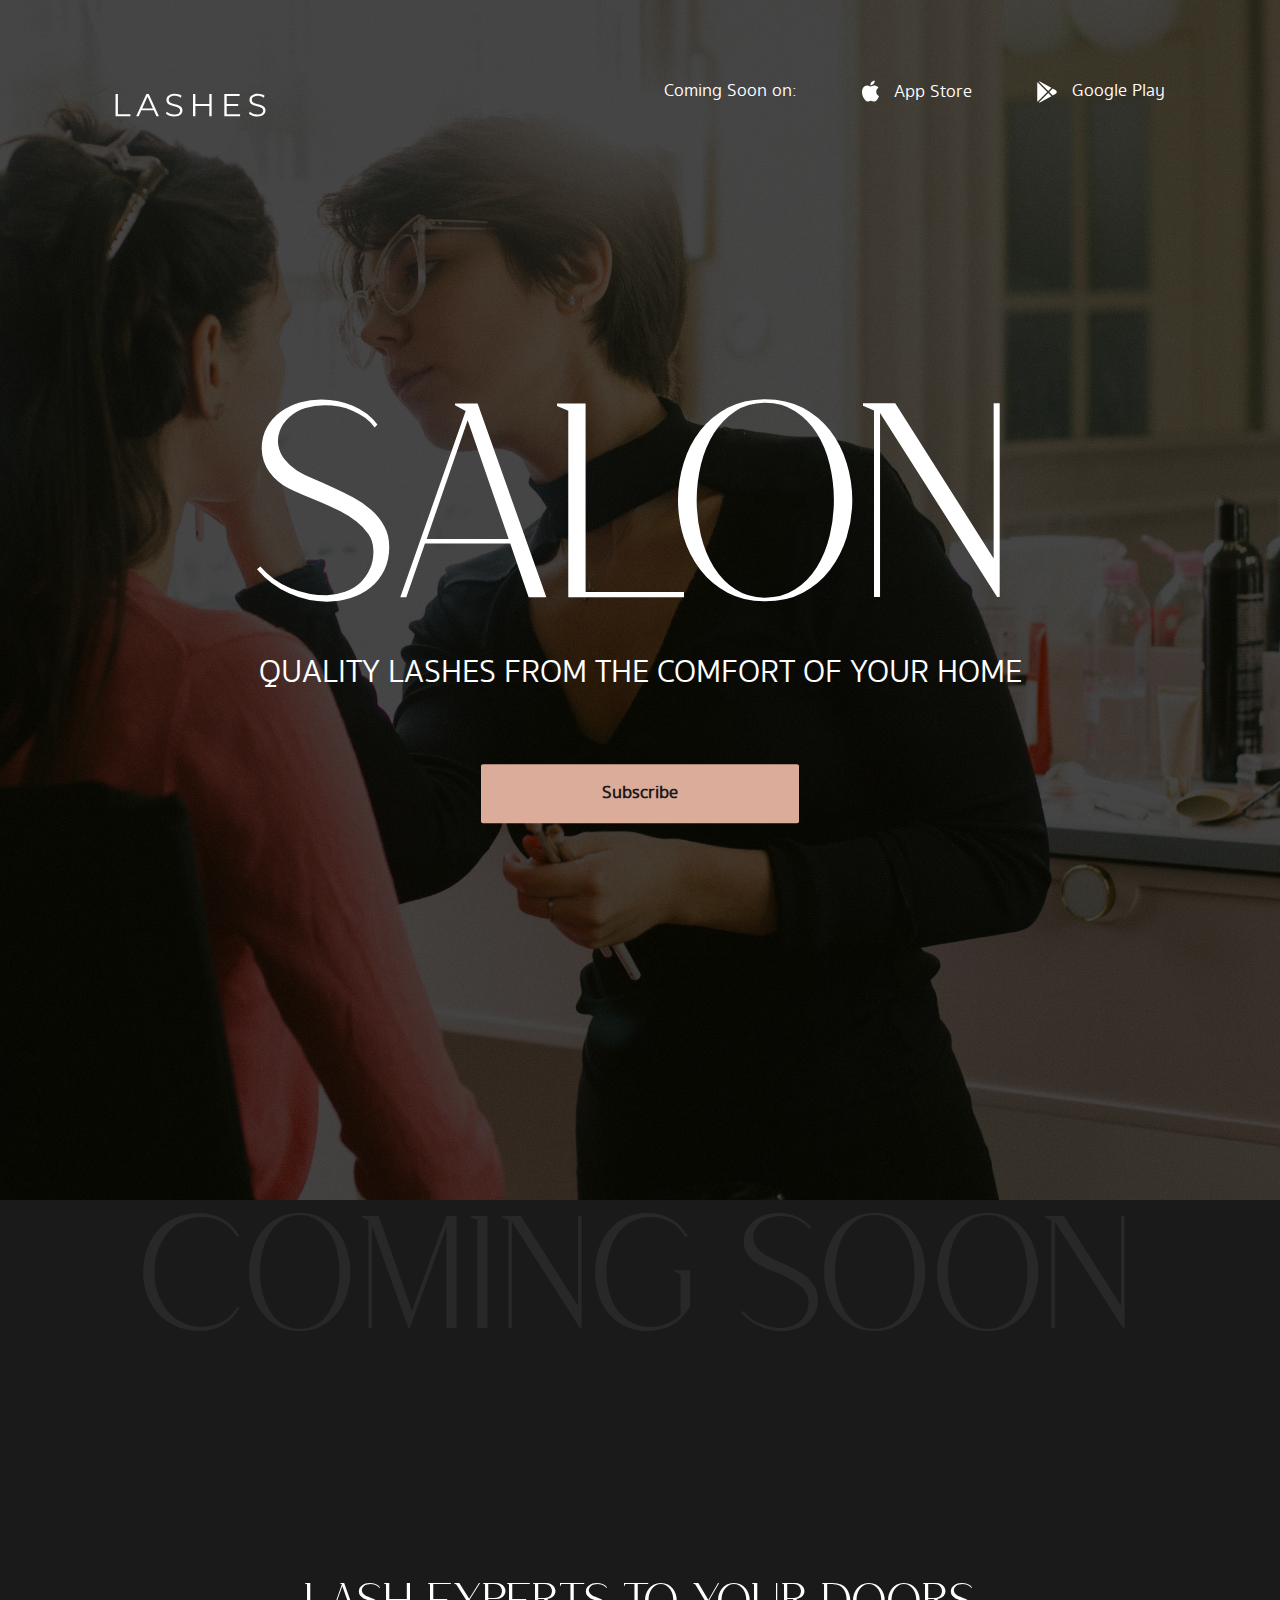
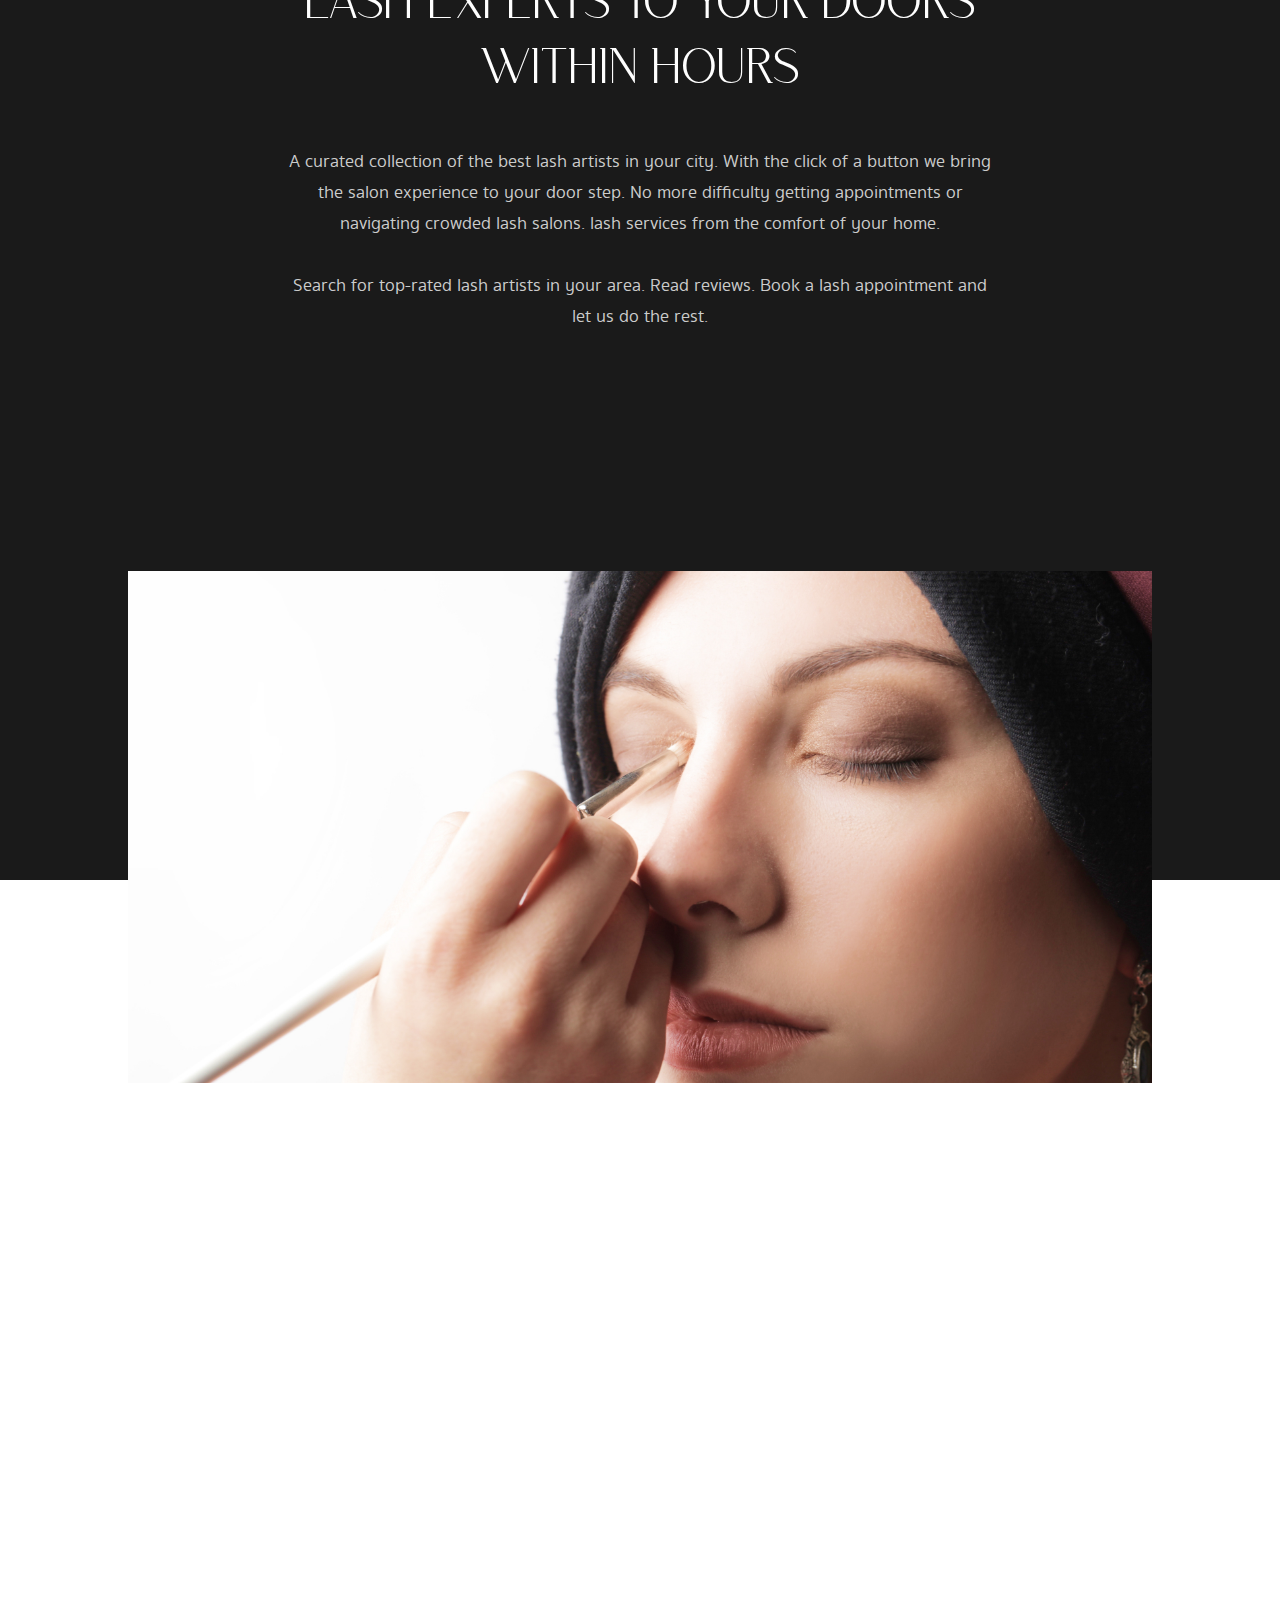
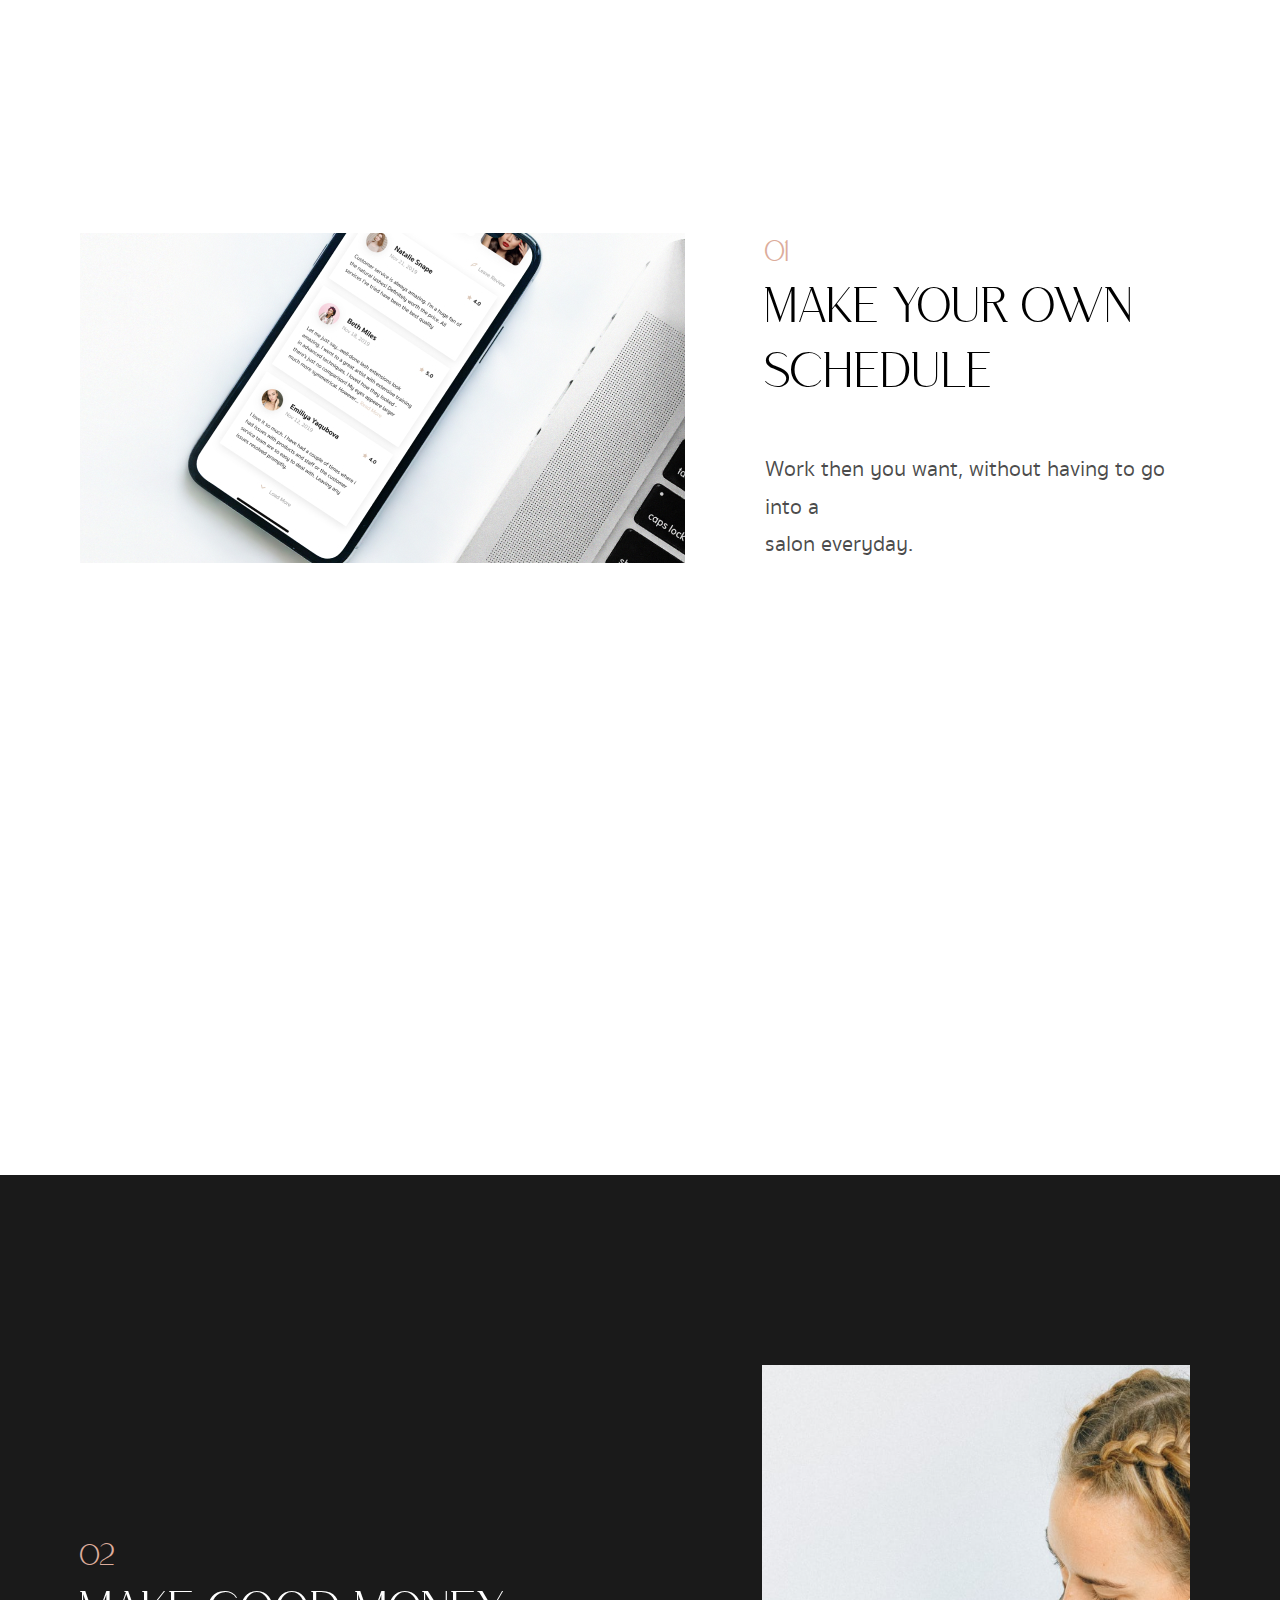
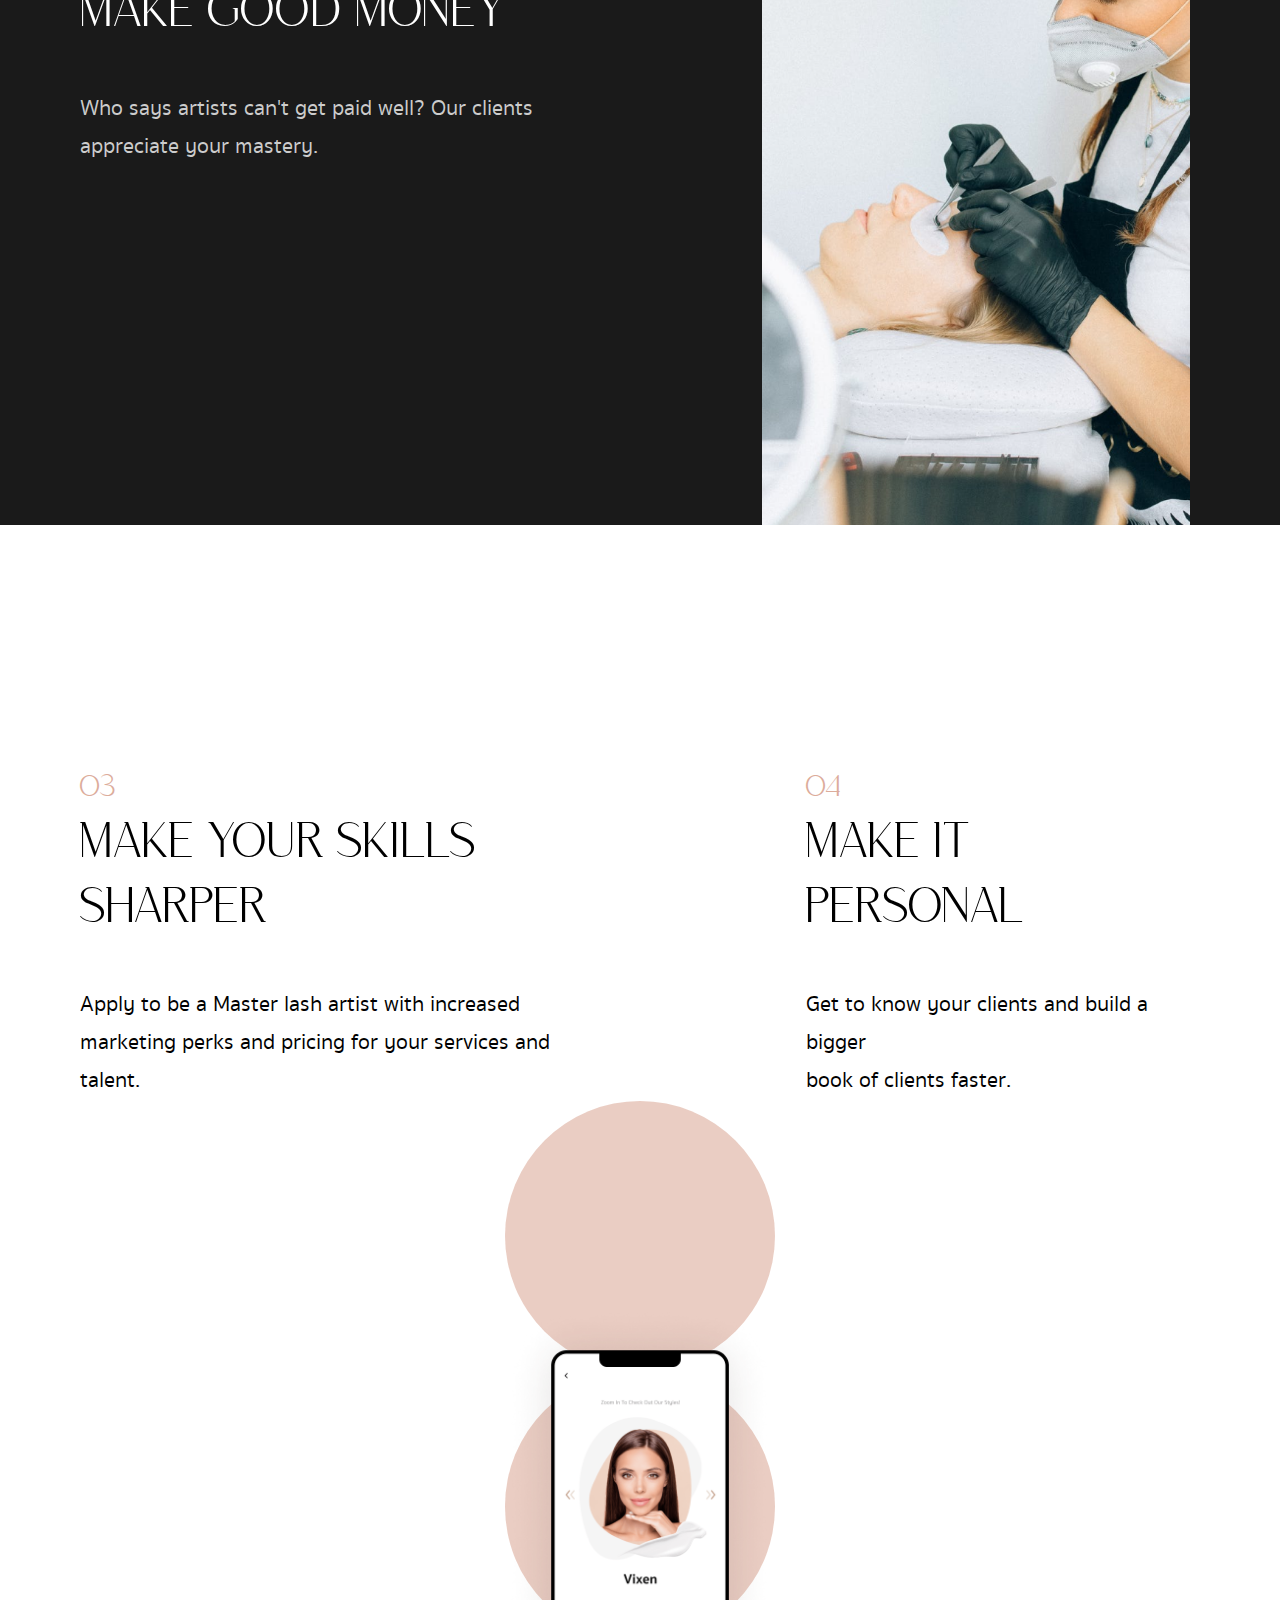
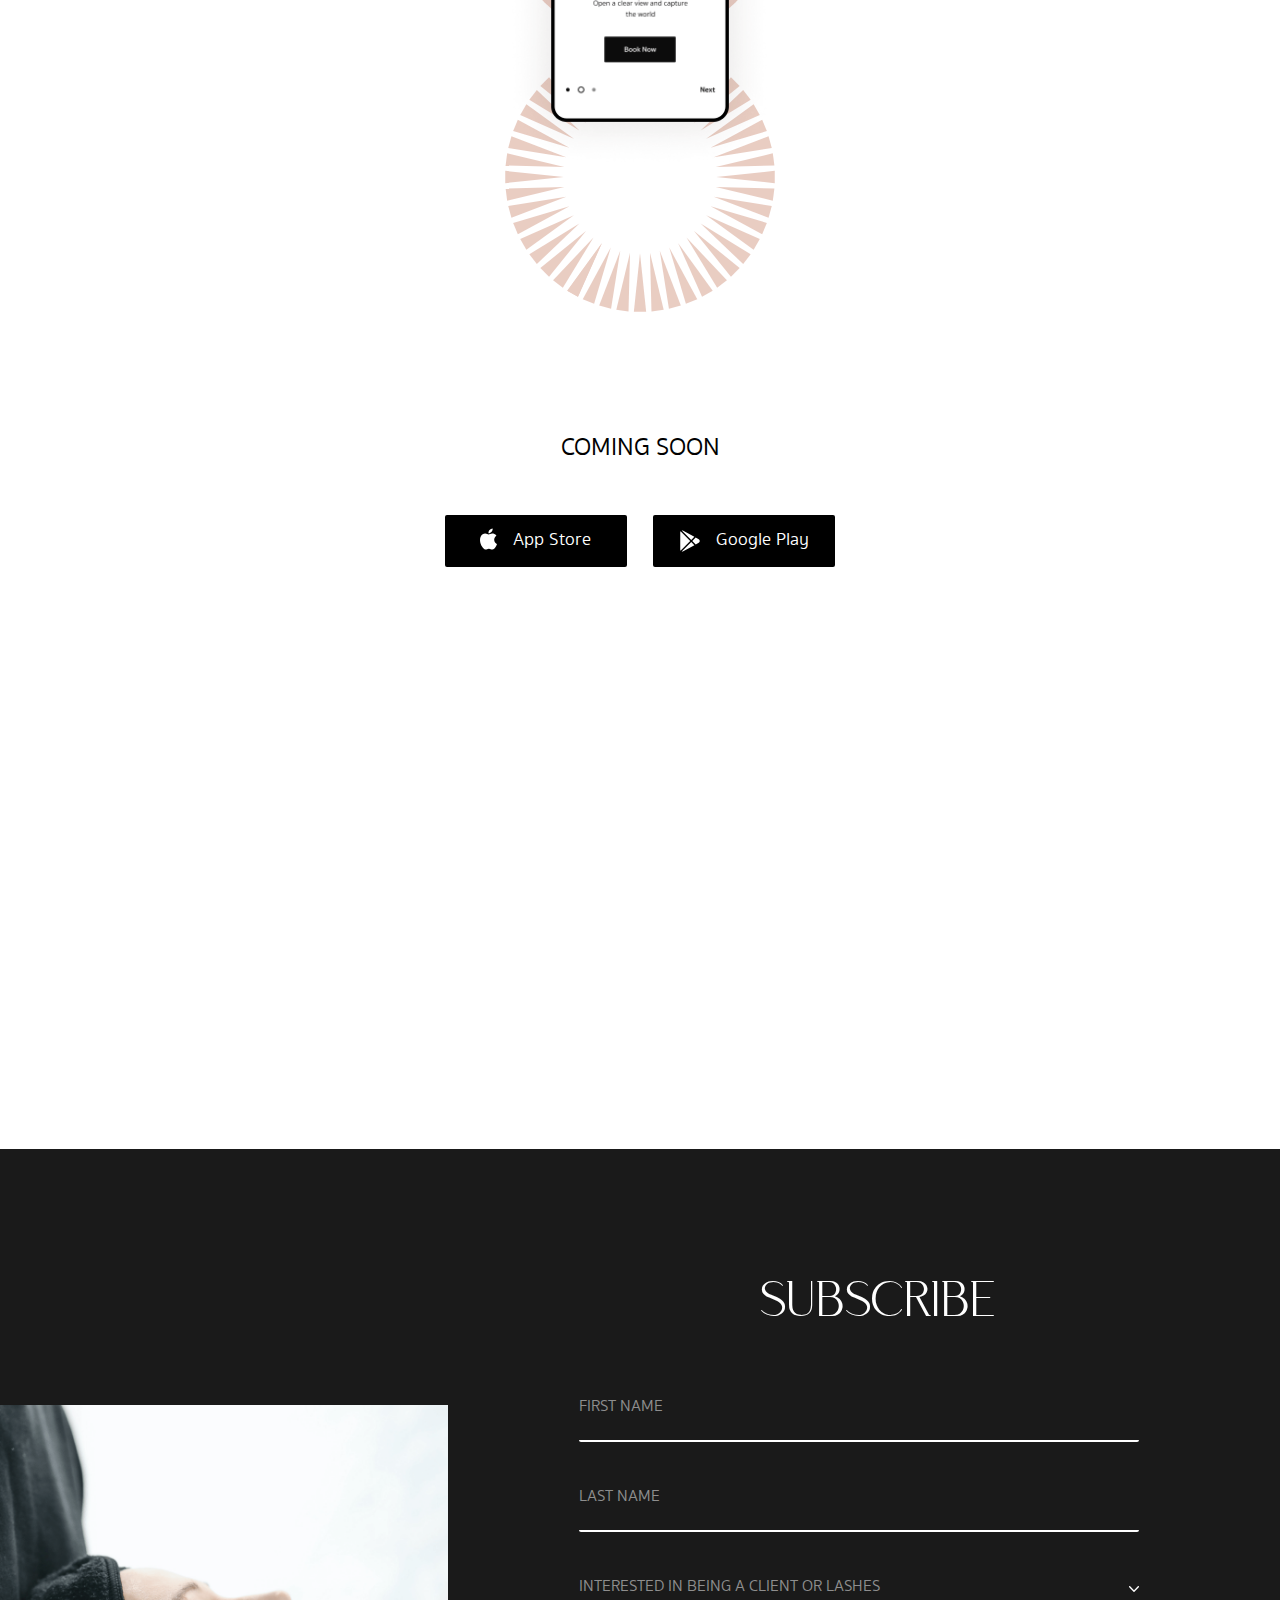
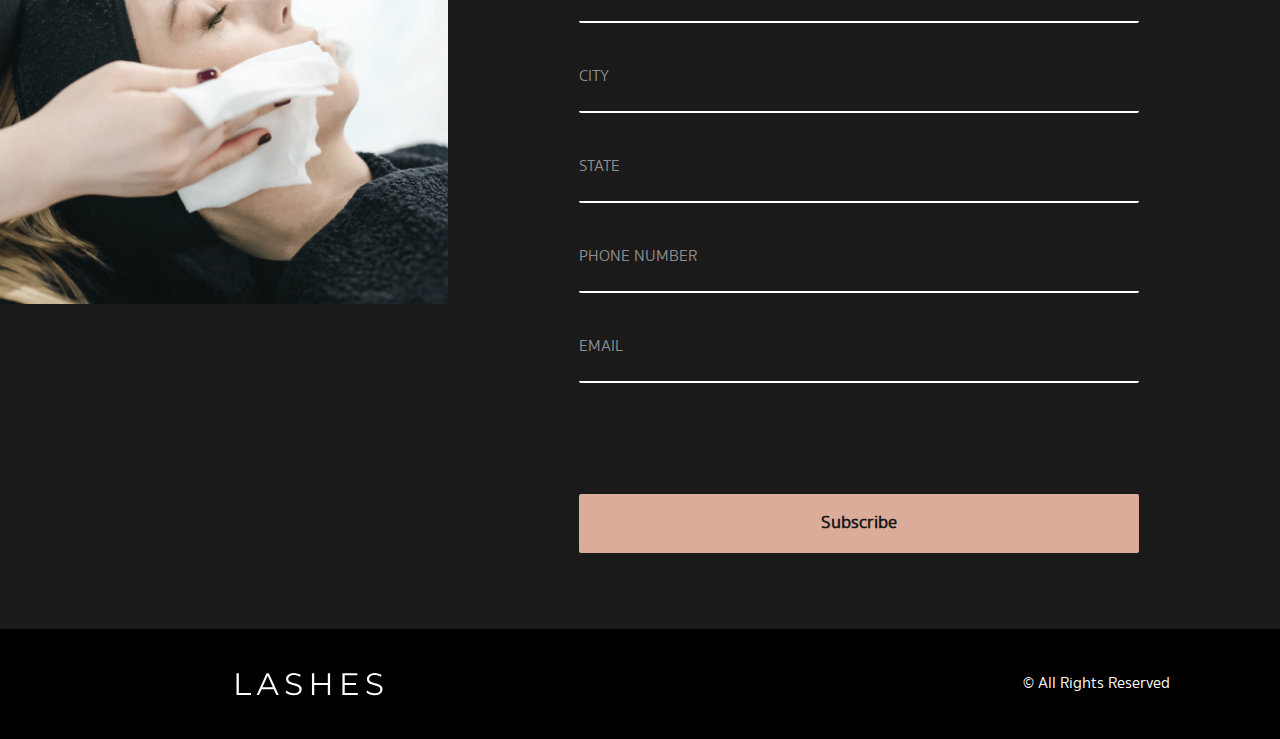
==== commit 88a0f436: "(only need 375)" ====
--- a/Landing/index.html
+++ b/Landing/index.html
@@ -98,6 +98,7 @@
       </section>
       <!--Page 5-->
       <section class="page5" id="wrapper">
+        <div class="three-four">
         <div class="page5-text moving-left">
           <p class="t-one page5-top">03</p>
           <p class="t-two black">Make your skills sharper</p>
@@ -115,6 +116,7 @@
             Get to know your clients and build a bigger <br />
             book of clients faster.
           </p>
+        </div>
         </div>
 
         <div class="parent" id="wrapper">
@@ -142,7 +144,8 @@
       </section>
       <!--Page 6-->
       <section class="page6" id="wrapper">
-        <img src="images/com-image.png" class="last-img" />
+        
+        <div><img src="images/com-image.png" class="last-img" /></div>
         <div class="formx">
           <h2>subscribe</h2>
           <form>
@@ -186,7 +189,7 @@
           </form>
         </div>
       </section>
-    </div>
+  
     <footer id="footer">
       <img src="images/logo.svg" id="logo" class="footer-logo" />
       <p class="footer-text">© All Rights Reserved</p>
--- a/Landing/style.css
+++ b/Landing/style.css
@@ -588,12 +588,178 @@
   transform: translateX(80px);
 }
 
-@media (max-width: 1400px) {
-  #wrapper {
-    width: 100%;
-  }
+@media (max-width: 1600px) {
+  #wrapper,
   #footer {
     width: 100%;
+  }
+  .top-text {
+    font-size: 10rem;
+    text-align: center;
+  }
+  #c-1,
+  #c-2,
+  #c-3,
+  .picture-page5 {
+    display: flex;
+    flex-direction: column;
+    justify-content: center;
+    align-items: center;
+    margin: auto;
+    width: 16.9065rem;
+    height: 16.9065rem;
+  }
+  .picture-page5 {
+    height: fit-content;
+  }
+  .parent {
+    margin-top: auto;
+  }
+  .second-text-bottom {
+    font-size: 2.5rem;
+  }
+  .second-text-bottom {
+    font-size: 1.125rem;
+  }
+  .left-text,
+  .page5-text,
+  .picture-right,
+  .picture {
+    padding-left: 5rem;
+  }
+  .page5-text,
+  .right-text,
+  .picture-right,
+  .picture {
+    padding-right: 5rem;
+  }
+  .picture {
+    max-width: 100%;
+    width: fit-content;
+  }
+  .picture-right {
+    max-height: 80%;
+  }
+  .last-img {
+    height: fit-content;
+    max-width: 35%;
+    margin-top: 20%;
+  }
+  h2 {
+    padding-right: 25%;
+  }
+  .formx {
+    display: flex;
+    flex-direction: column;
+    justify-content: center;
+    align-items: center;
+    margin: auto;
+  }
+  #logo {
+    width: fit-content;
+    height: fit-content;
+  }
+  .footer-text {
+    margin-left: 50%;
+  }
+}
+
+@media (max-width: 768px) {
+  #wrapper,
+  #footer {
+    margin: 0 auto;
+  }
+  .top-text {
+    font-size: 6.8rem;
+    text-align: center;
+  }
+  .second-text-bottom {
+    font-size: 1.5rem;
+  }
+  .first-text-bottom {
+    font-size: 1rem;
+  }
+  .second-text-bottom {
+    font-size: 0.75rem;
+  }
+  .first-text-centre {
+    font-size: 9rem;
+    text-align: center;
+    margin: auto;
+  }
+  .page3 {
+    display: flex;
+    flex-direction: column;
+    margin-top: 25%;
+    padding-left: 2rem;
+    padding-right: 2rem;
+  }
+  .picture {
+    max-width: 80%;
+    padding-bottom: 10%;
+    width: fit-content;
+  }
+  .page3 {
+    height: 60rem;
+  }
+  .img-page4 {
+    justify-content: center;
+  }
+  .picture-right {
+    max-height: 60%;
+    justify-self: center;
+    padding-top: 0.125rem;
+  }
+  .page4 {
+    display: flex;
+    flex-direction: column-reverse;
+  }
+  .three-four, .page6 {
+    display: flex;
+    flex-direction: column;
+    justify-content: center;
+    align-items: center;
+  }
+  .page6 {
+    align-items: center;
+    justify-content: center;
+    height: 115%;
+  }
+  .left-text, .page5-text, form {
+    padding-bottom: 3rem;
+    padding-top: 3rem;
+  }
+  .formx {
+    padding-left: 10%;
+  }
+  input, .six-page-button {
+    width: 400px;
+  }
+  #logo {
+    width: fit-content;
+    height: fit-content;
+  }
+  .footer-text {
+    margin-left: 25%;
+    font-size: 0.5rem;
+  }
+  .t-two {
+    font-size: 40px;
+  }
+  .five-page-button {
+    font-size: 0.7rem;
+  }
+}
+
+@media (max-width: 375px) {
+  #wrapper {
+    margin: 0 auto;
+  }
+  #footer {
+    margin: 0 auto;
+  }
+  .picture-page5 {
+    height: 50%;
   }
   #c-1,
   #c-2,
@@ -603,73 +769,25 @@
     justify-content: center;
     align-items: center;
     margin: auto;
-    height: 50vh;
-    width: 50vh;
-  }
-  .picture-page5 {
-    height: 60%;
-    display: flex;
-    flex-direction: column;
-    justify-content: center;
-    align-items: center;
-    margin: auto;
-  }
-  .last-img {
-    height: fit-content;
-    width: 40%;
-    margin-top: 30%;
-  }
-  .page5-soon {
-    padding-top: 10%;
+  }
+  .top-text {
+    font-size: 3.8rem;
+    text-align: center;
+  }
+  form {
+    margin-right: 0, auto;
+    float: left;
+    width: 100%;
+  }
+  input,
+  .six-page-button {
+    width: 240px;
   }
   h2 {
-    padding-right: 25%;
-  }
-  .formx {
-    padding-top: 10%;
-    display: flex;
-    flex-direction: column;
-    justify-content: center;
-    align-items: center;
-    margin: auto;
-  }
-  .top-text {
-    font-size: 16.5rem;
-  }
-}
-
-@media (max-width: 768px) {
-  #wrapper {
-    margin: 0 auto;
-  }
-  #footer {
-    margin: 0 auto;
-  }
-  .picture-page5 {
-    height: 70%;
-    display: flex;
-    flex-direction: column;
-    justify-content: center;
-    align-items: center;
-    margin: auto;
-  }
-  #c-1,
-  #c-2,
-  #c-3 {
-    display: flex;
-    flex-direction: column;
-    justify-content: center;
-    align-items: center;
-    margin: auto;
-    height: 36.26vh;
-    width: 36.26vh;
-  }
-  .top-text {
-    font-size: 6.8rem;
-    text-align: center;
+    margin-top: 10%;
   }
   .first-text-centre {
-    font-size: 9rem;
+    font-size: 8rem;
     text-align: center;
     margin: auto;
   }
@@ -679,89 +797,6 @@
     margin-top: 25%;
   }
   .picture {
-    padding-bottom: 10%;
-  }
-  .first-text-bottom {
-    font-size: 1rem;
-  }
-  .five-page-button {
-    font-size: 0.7rem;
-  }
-  .footer-text {
-    font-size: 0.5rem;
-  }
-  .last-img {
-    width: 30%;
-    height: fit-content;
-  }
-  h2 {
-    padding-top: 40%;
-  }
-  form {
-    padding-left: 25%;
-    padding-top: 40%;
-  }
-  .picture-right {
-    height: 50%;
-    margin-left: 10%;
-  }
-  #logo {
-    width: fit-content;
-    height: fit-content;
-  }
-  .footer-text {
-    margin-left: 50%;
-  }
-}
-
-@media (max-width: 320px) {
-  #wrapper {
-    margin: 0 auto;
-  }
-  #footer {
-    margin: 0 auto;
-  }
-  .picture-page5 {
-    height: 50%;
-  }
-  #c-1,
-  #c-2,
-  #c-3 {
-    display: flex;
-    flex-direction: column;
-    justify-content: center;
-    align-items: center;
-    margin: auto;
-    height: 32vh;
-    width: 32vh;
-  }
-  .top-text {
-    font-size: 3.8rem;
-    text-align: center;
-  }
-  form {
-    margin-right: 0, auto;
-    float: left;
-    width: 100%;
-  }
-  input,
-  .six-page-button {
-    width: 240px;
-  }
-  h2 {
-    margin-top: 10%;
-  }
-  .first-text-centre {
-    font-size: 8rem;
-    text-align: center;
-    margin: auto;
-  }
-  .page3 {
-    display: flex;
-    flex-direction: column;
-    margin-top: 25%;
-  }
-  .picture {
     width: 80%;
     padding-top: none;
   }
@@ -811,10 +846,6 @@
     margin-top: 0, auto;
     margin-right: 10%;
   }
-  .img-logo {
-    width: 50%;
-    height: 50%;
-  }
   .header a,
   .header p {
     padding-top: 10%;
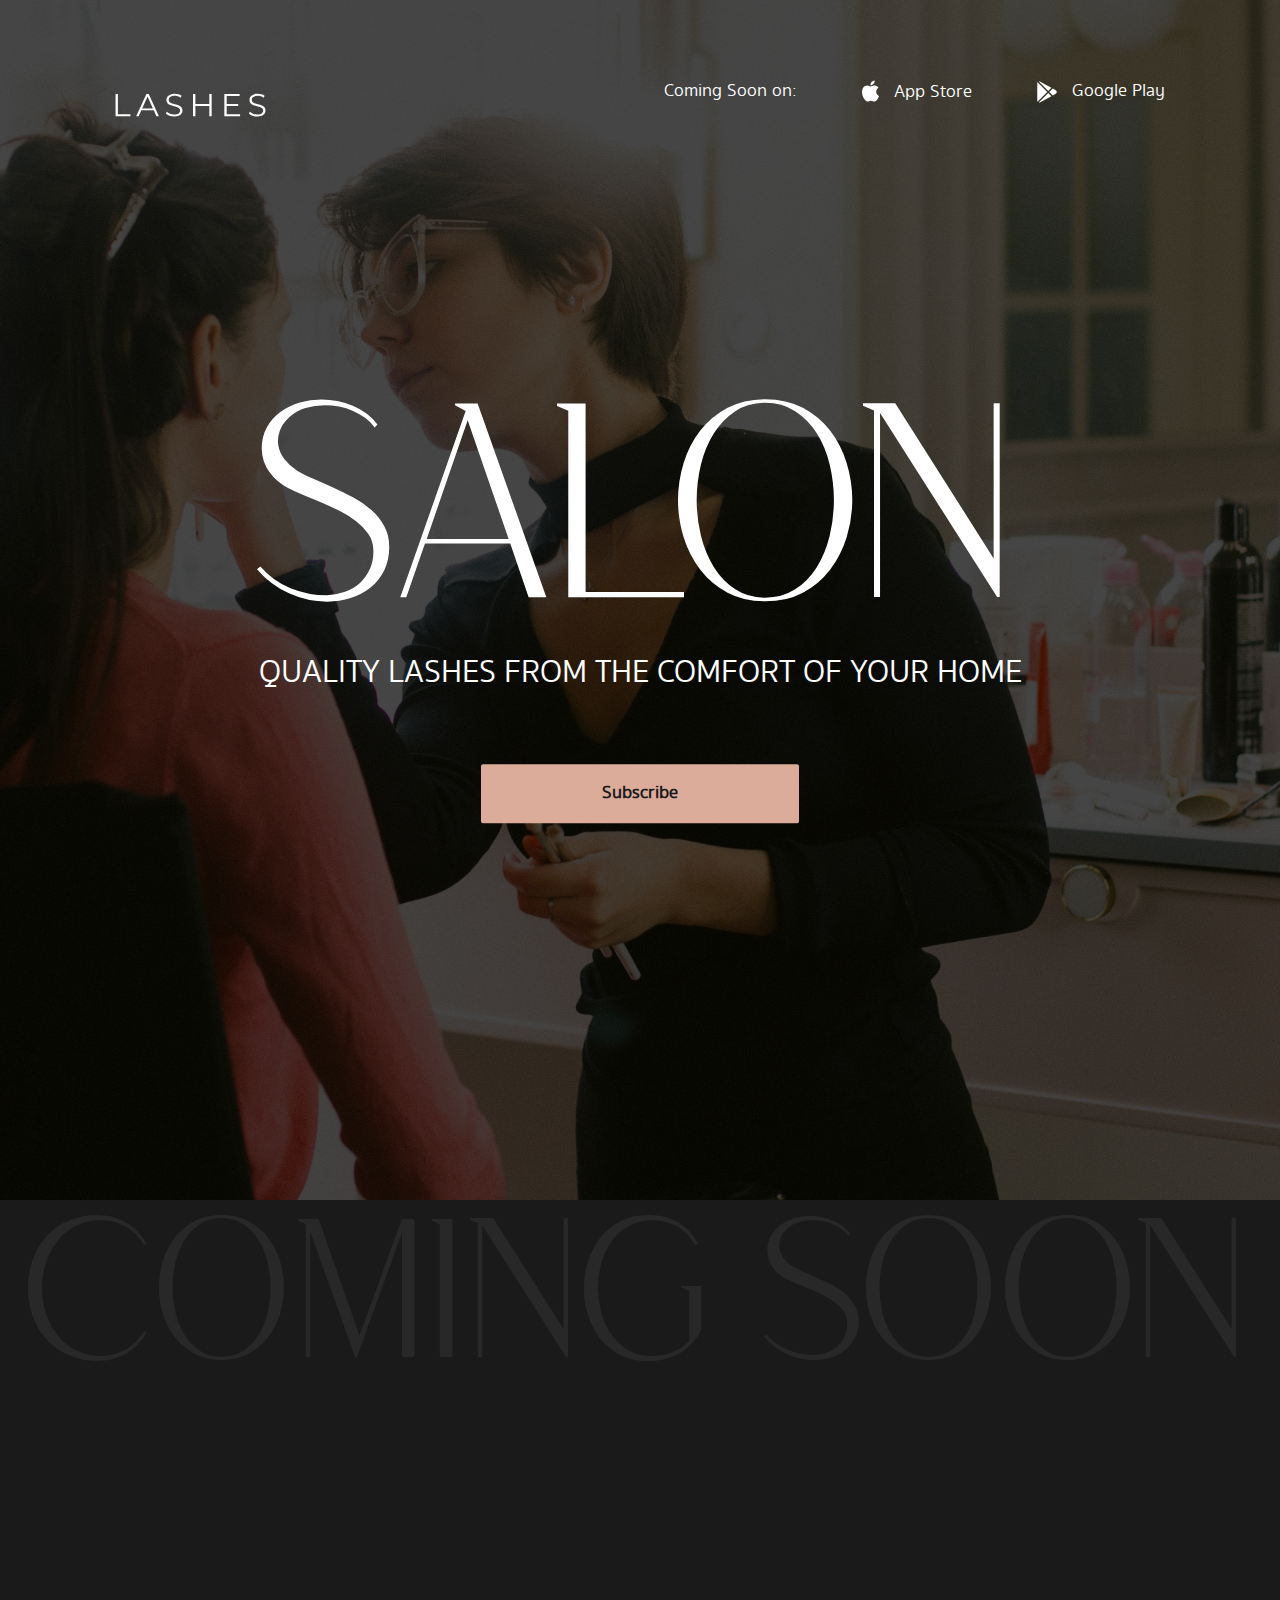
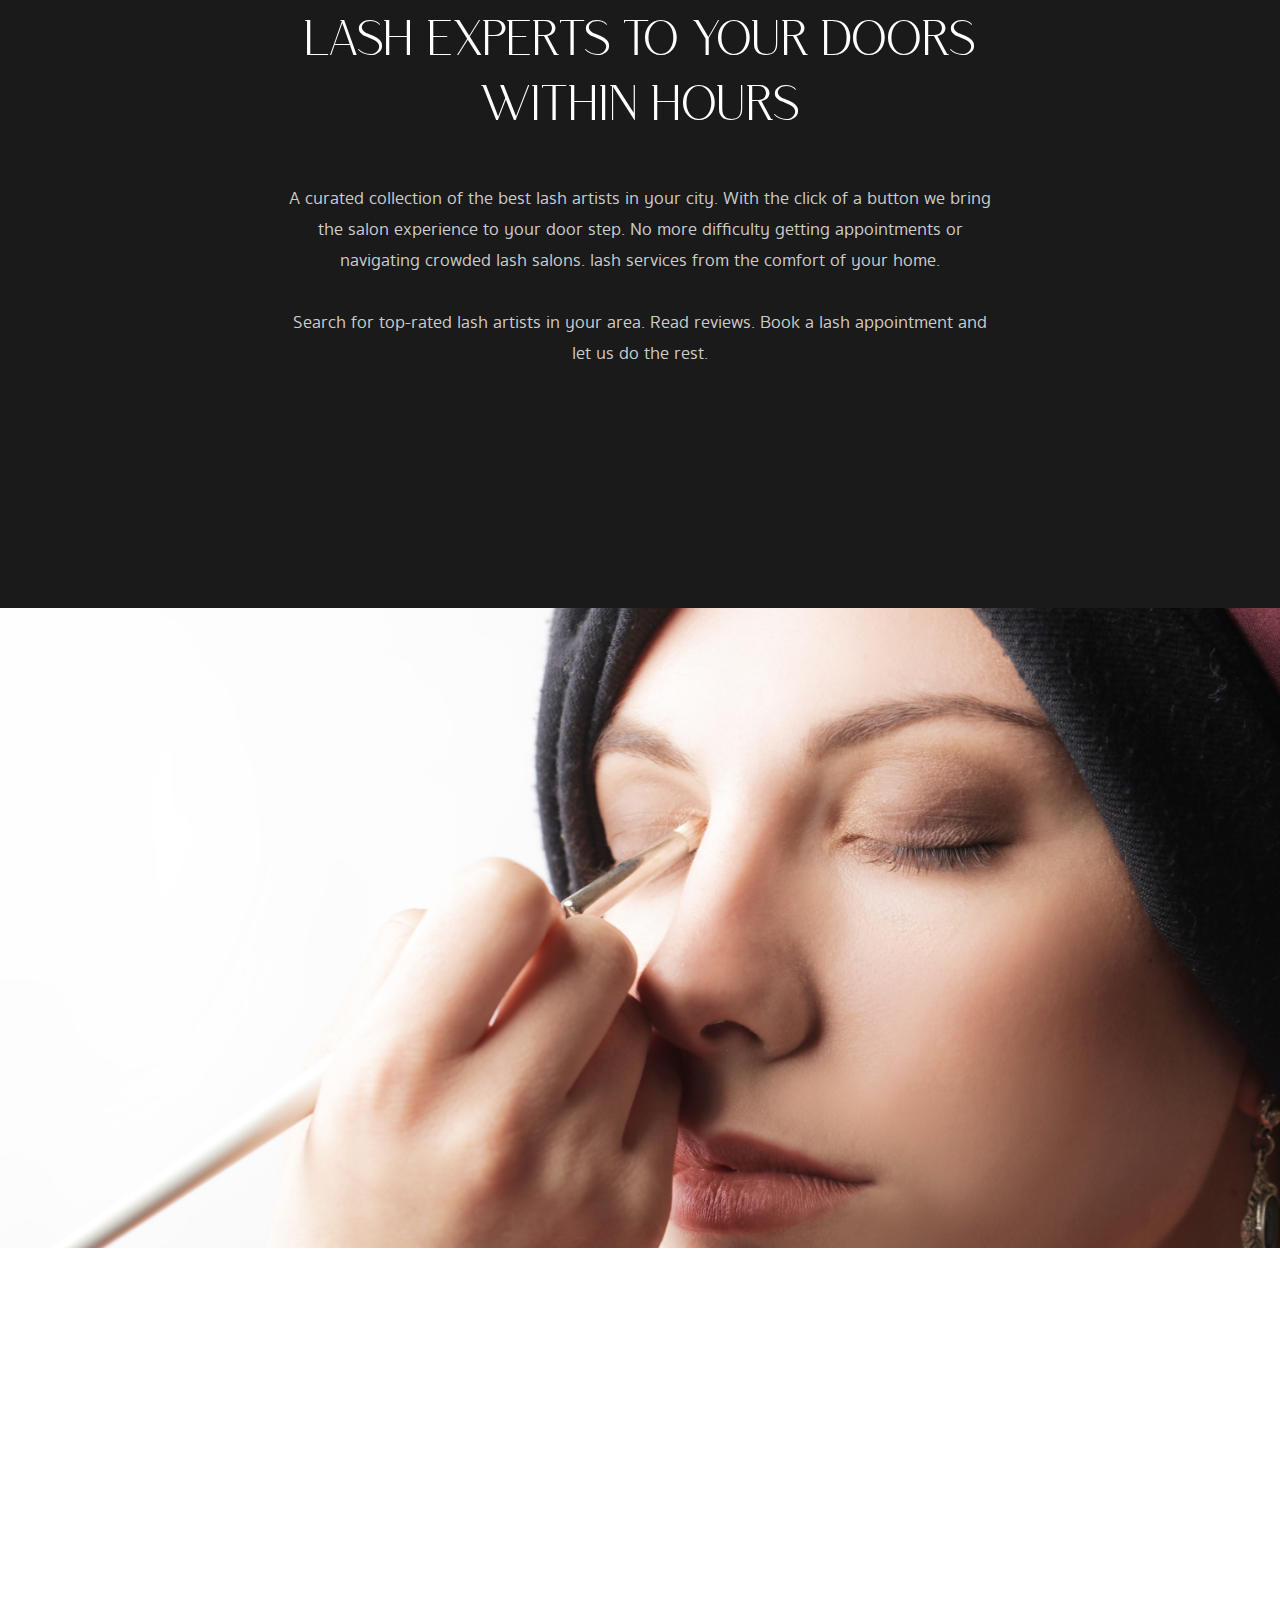
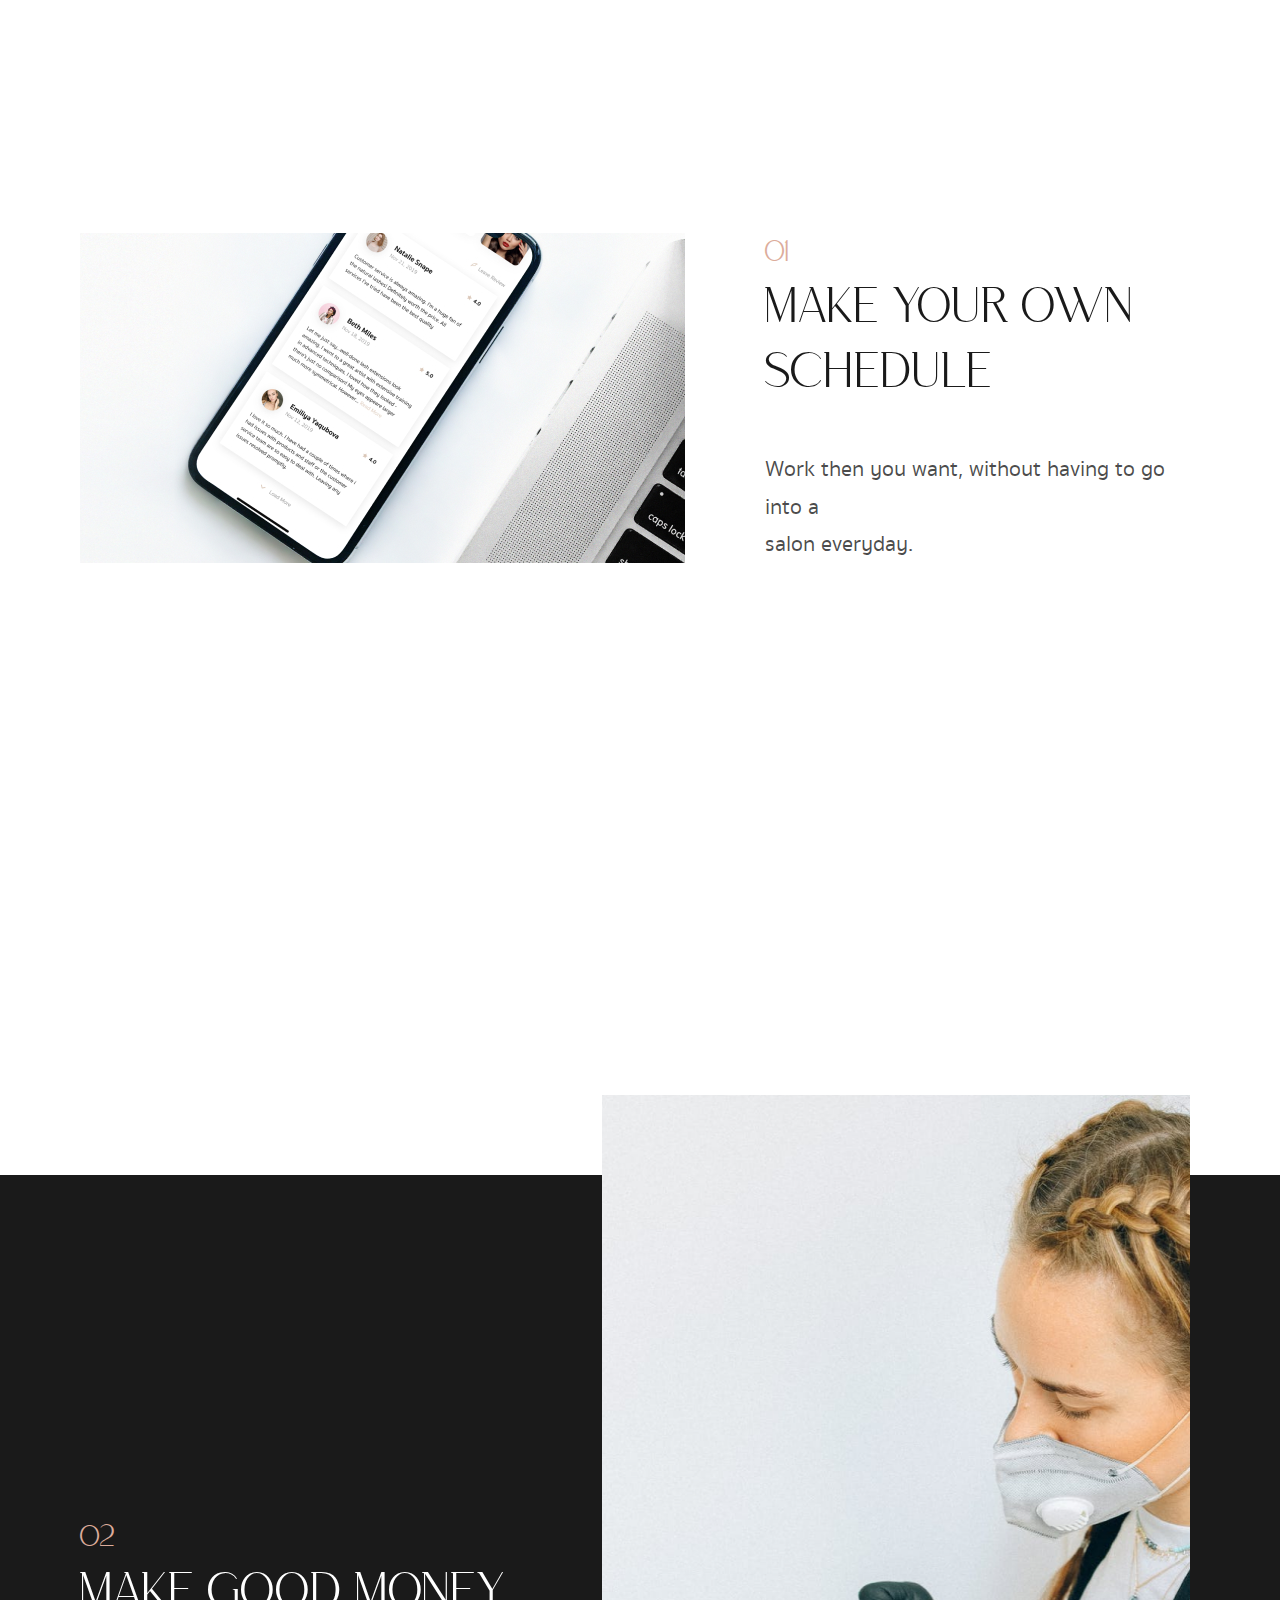
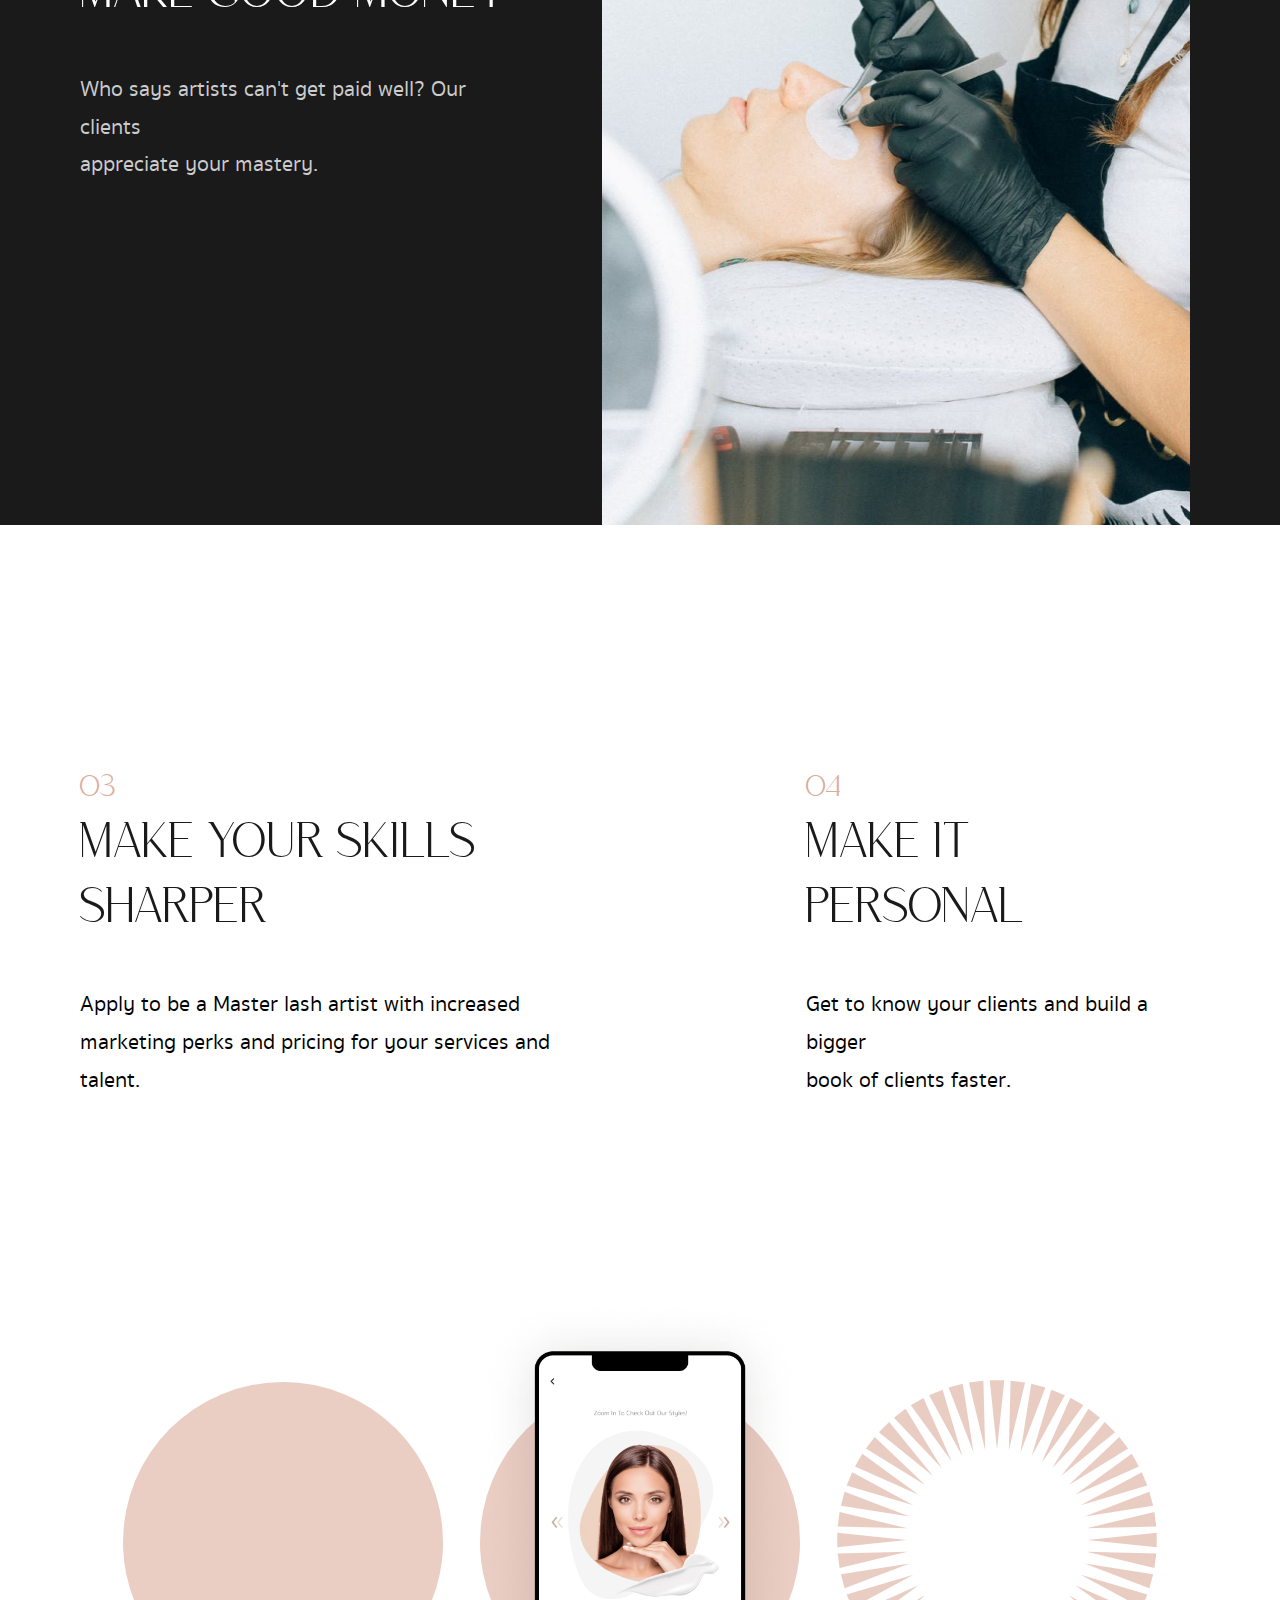
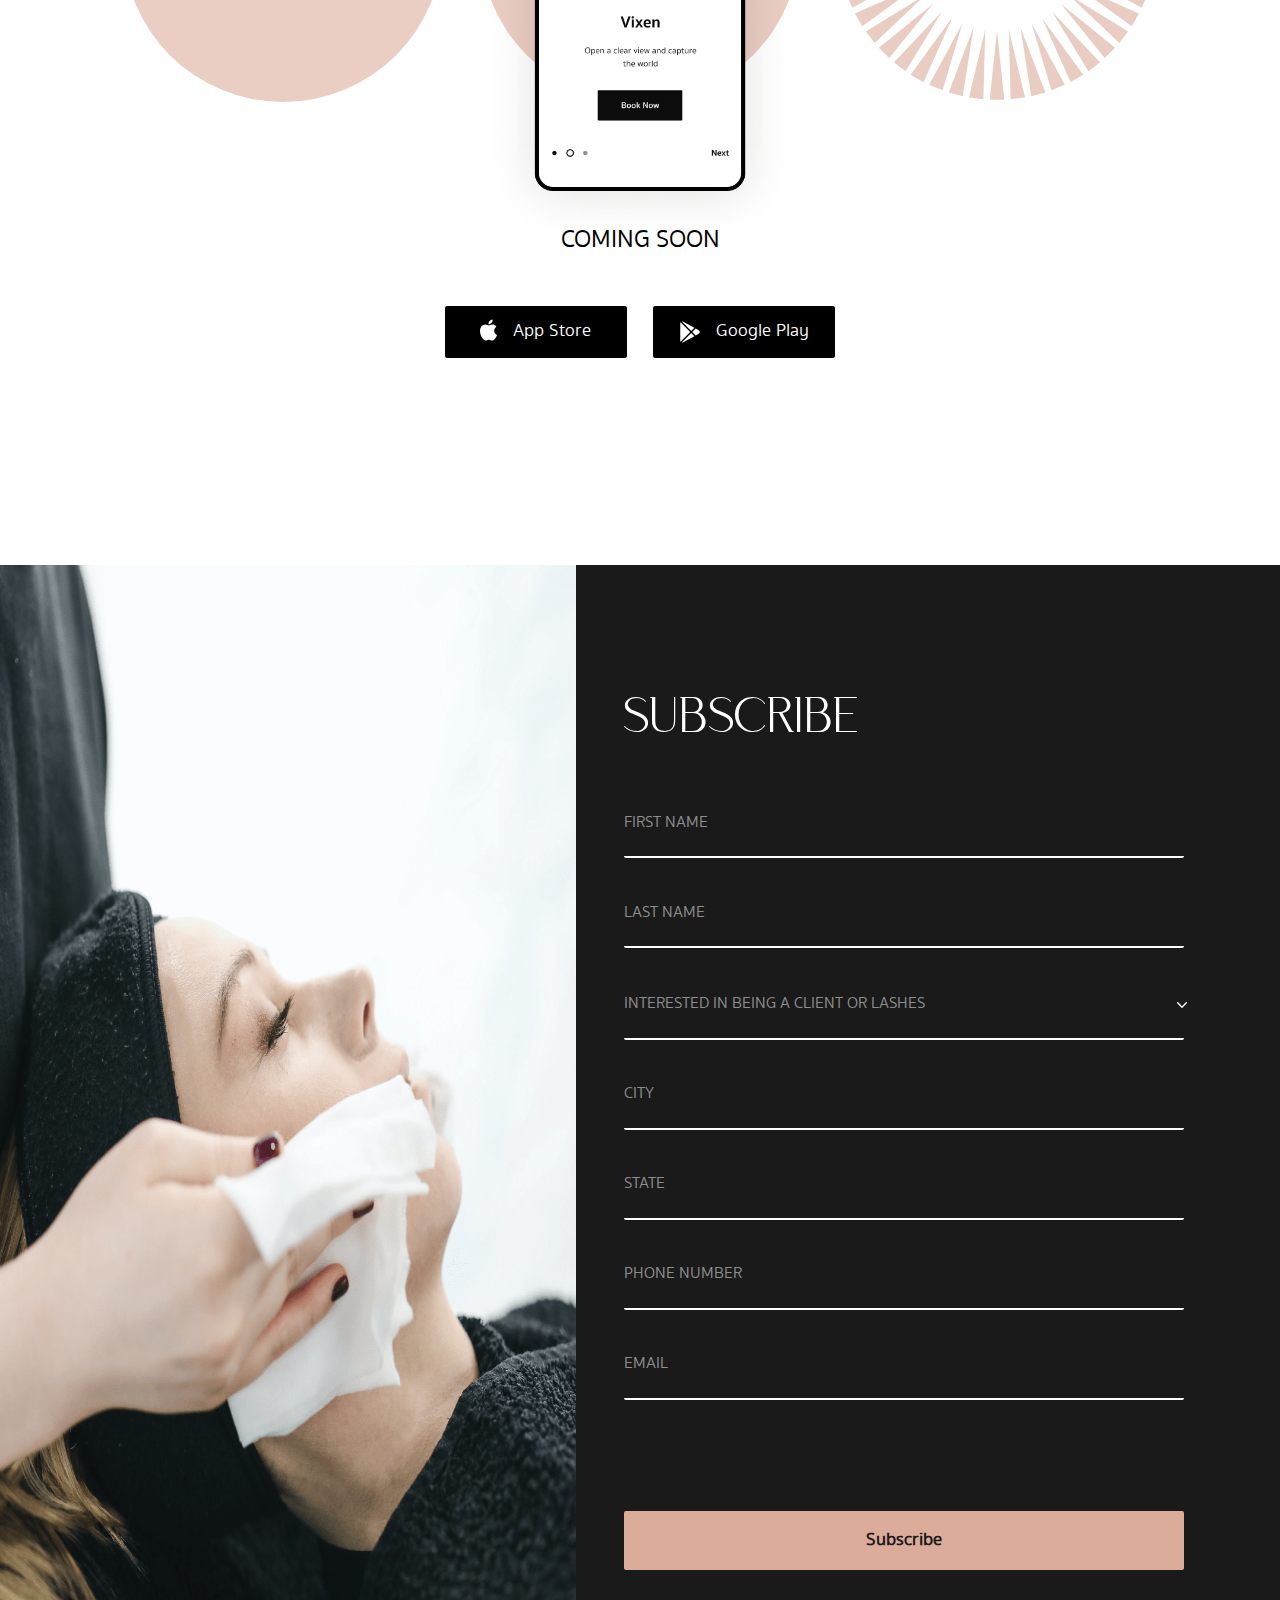
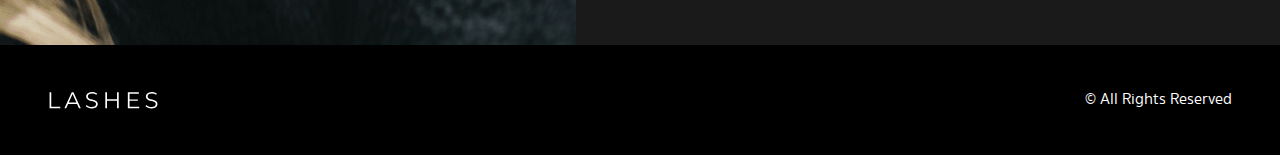
==== commit 2ff94104: "until 850" ====
--- a/Landing/index.html
+++ b/Landing/index.html
@@ -77,7 +77,7 @@
           <p class="t-one">01</p>
           <p class="t-two black">Make your own schedule</p>
           <p class="t-three opacity-black">
-            Work then you want, without having to go into a <br />
+            Work then you want, without having to go into a <br>
             salon everyday.
           </p>
         </div>
@@ -148,7 +148,7 @@
         <div><img src="images/com-image.png" class="last-img" /></div>
         <div class="formx">
           <h2>subscribe</h2>
-          <form>
+          <form class="form-inline">
             <div class="box">
               <input type="text" id="fname" name="fname" />
               <label for="fname" class="formlabel">First name</label>
--- a/Landing/style.css
+++ b/Landing/style.css
@@ -25,16 +25,16 @@
 }
 
 .page1 {
+  display: flex;
+  justify-content: center;
+  align-items: center;
   background-image: url("images/salon.svg");
   height: 75rem;
   background-size: cover;
   background-repeat: no-repeat;
   background-position: center;
   position: relative;
-  display: flex;
   flex-direction: column;
-  justify-content: center;
-  align-items: center;
   text-align: center;
 }
 
@@ -52,7 +52,6 @@
   top: 50%;
   left: 50%;
   transform: translate(-50%, -50%);
-  text-align: center;
 }
 
 .first-page-button {
@@ -80,7 +79,6 @@
   font-size: 17.188rem;
   line-height: 100%;
   color: #ffffff;
-  text-align: center;
   text-transform: uppercase;
   animation: typing 4.5s steps(100, end) infinite;
 }
@@ -144,24 +142,21 @@
   background: #1a1a1a;
   color: #ffffff;
   height: 80rem;
+  font-family: Saudagar;
+  font-weight: 400;
 }
 
 .top-text {
   padding: 0rem;
   margin: 0rem;
-  font-family: Saudagar;
-  font-weight: 400;
   font-size: 19.6rem;
   line-height: 100%;
   text-transform: uppercase;
   opacity: 0.06;
-  text-align: justify;
   white-space: nowrap;
 }
 
 .second-text-centre {
-  font-family: Saudagar;
-  font-weight: 400;
   font-size: 3.125rem;
   line-height: 130%;
   text-align: center;
@@ -184,7 +179,7 @@
   display: block;
   margin-left: auto;
   margin-right: auto;
-  width: 80%;
+  width: 95rem;
 }
 
 .right-text,
@@ -225,7 +220,7 @@
   color: #ffffff;
 }
 
-.t-two.white.black {
+.t-two.black {
   color: #1a1a1a;
 }
 
@@ -304,7 +299,6 @@
 
 .page5-soon {
   font-family: Sukhumvit;
-  font-style: normal;
   font-weight: 400;
   font-size: 1.563rem;
   line-height: 130%;
@@ -317,8 +311,8 @@
 .page5-button {
   padding-top: 3.125rem;
   display: flex;
+  justify-content: center;
   align-items: center;
-  justify-content: center;
 }
 
 .five-page-button {
@@ -326,12 +320,10 @@
   height: 3.25rem;
   background: #000000;
   border-radius: 2px;
-  text-align: center;
   color: #ffffff;
   border: none;
   text-align: center;
   font-family: Sukhumvit;
-  font-style: normal;
   font-weight: 500;
   font-size: 1.125rem;
   line-height: 133%;
@@ -339,12 +331,12 @@
 }
 
 .circle {
-  height: 33.813rem;
-  width: 33.813rem;
   background-color: #dcac9b;
   opacity: 0.6;
   border-radius: 50%;
   display: inline-block;
+  height: 33.813rem;
+  width: 33.813rem;
   animation-name: stretch;
   animation-duration: 1.5s;
   animation-timing-function: ease-out;
@@ -381,7 +373,8 @@
 }
 
 .first-circle {
-  margin-left: 7.188rem;
+  display: inline-block;
+  margin-left: 6.188rem;
   margin-right: 2.313rem;
 }
 
@@ -392,16 +385,18 @@
   animation-iteration-count: infinite;
   animation-timing-function: linear;
   opacity: 0.6;
-  height: 33.8125em;
-  width: 33.8125em;
-  margin-right: 7.218125em;
+  height: 33.813rem;
+  width: 33.813rem;
+  margin-right: 6.218125em;
+  margin-left: 2.313rem;
 }
 
 .btn-r {
   margin-left: 1.25em;
 }
 
-.btn-img {
+.btn-img,
+img.del {
   vertical-align: middle;
 }
 
@@ -412,7 +407,6 @@
   height: 22.1px;
   width: 17.22px;
   padding-bottom: 0.25rem;
-  vertical-align: middle;
 }
 
 img.play {
@@ -439,8 +433,7 @@
 form {
   color: #8e8e8e;
   padding-top: 3.75rem;
-  float: right;
-  margin-right: 12.46875em;
+  padding-left: 72.5rem;
 }
 
 input {
@@ -463,21 +456,14 @@
 
 .formlabel {
   font-family: Sukhumvit;
-  font-style: normal;
   font-weight: 300;
   font-size: 1rem;
   line-height: 165%;
   text-transform: uppercase;
 }
 
-input,
-label {
-  display: block;
-}
-
 h2 {
   font-family: Saudagar;
-  font-style: normal;
   font-weight: 400;
   font-size: 3.125rem;
   line-height: 130%;
@@ -508,7 +494,7 @@
 
 .icon-right {
   margin-top: 0.75rem;
-  float: right;
+  margin-left: 15.47rem;
 }
 
 .box {
@@ -525,9 +511,14 @@
   background-color: #000000;
   color: #ffffff;
   display: flex;
+  justify-content: center;
   align-items: center;
-  justify-content: center;
   overflow-x: hidden;
+}
+
+.form-inline {
+  flex-flow: row wrap;
+  align-items: center;
 }
 
 .footer-text {
@@ -536,11 +527,9 @@
   font-weight: 400;
   font-size: 1rem;
   line-height: 165%;
-  text-align: center;
 }
 
 .footer-logo {
-  margin-left: 7.813rem;
   height: 1.063rem;
   width: 6.938rem;
 }
@@ -588,23 +577,168 @@
   transform: translateX(80px);
 }
 
-@media (max-width: 1600px) {
-  #wrapper,
-  #footer {
+@media only screen and (max-width: 1900px) and (min-width: 1700px) {
+  .parent {
+    display: flex;
+    justify-content: center;
+    align-items: center;
+  }
+  #c-1,
+  #c-2,
+  #c-3 {
+    width: 31rem;
+    height: 31rem;
+  }
+  .top-text {
+    text-align: center;
+    font-size: 17.5rem;
+  }
+  .t-two {
+    font-size: 3rem;
+  }
+  .form-inline {
+    flex-direction: column;
+    align-items: stretch;
+  }
+  form {
+    padding-left: 0;
+  }
+  .footer-text {
+    margin-left: auto;
+    margin-right: 3rem;
+  }
+  .footer-logo {
+    margin-left: 3rem;
+  }
+  .last-img {
+    padding-right: 8rem;
+  }
+}
+
+@media only screen and (max-width: 1699px) and (min-width: 1400px) {
+  .top-text {
+    font-size: 14rem;
+    text-align: center;
+  }
+  .form-inline {
+    flex-direction: column;
+    align-items: stretch;
+  }
+  .makeup {
     width: 100%;
   }
+  .parent {
+    display: flex;
+    justify-content: center;
+    align-items: center;
+  }
+  #c-1,
+  #c-2,
+  #c-3 {
+    width: 31rem;
+    height: 31rem;
+    margin: 0 auto;
+  }
+  form {
+    padding-left: 0;
+  }
+  .last-img {
+    max-width: 50%;
+    padding-right: 3rem;
+  }
+  .footer-text {
+    margin-left: auto;
+    margin-right: 3rem;
+  }
+  .footer-logo {
+    margin-left: 3rem;
+  }
+  .right-text {
+    padding-left: 2rem;
+  }
+  .left-text {
+    padding-right: 2rem;
+  }
+  .picture {
+    padding-right: 10%;
+  }
+}
+
+@media (max-width: 1399px) and (min-width: 1130px) {
   .top-text {
-    font-size: 10rem;
+    font-size: 12.3rem;
     text-align: center;
+  }
+  .parent {
+    display: flex;
+    justify-content: center;
+    align-items: center;
+  }
+  #c-1,
+  #c-2,
+  #c-3,
+  .picture-page5 {
+    width: 20rem;
+    height: 20rem;
+  }
+  .picture-page5 {
+    height: fit-content;
+    margin: auto;
+  }
+  .second-text-bottom {
+    font-size: 1.125rem;
+  }
+  .left-text,
+  .page5-text,
+  .picture-right,
+  .picture {
+    padding-left: 5rem;
+  }
+  .page5-text,
+  .right-text,
+  .picture-right,
+  .picture {
+    padding-right: 5rem;
+  }
+  .makeup {
+    width: 100%;
+  }
+  .footer-text {
+    margin-left: auto;
+    margin-right: 3rem;
+  }
+  .footer-logo {
+    margin-left: 3rem;
+  }
+  form {
+    padding-left: 0;
+  }
+  .page5 {
+    height: 87.5rem;
+  }
+  .last-img {
+    max-width: 45%;
+    padding-right: 3rem;
+  }
+}
+
+@media (max-width: 1129px) {
+  .top-text {
+    font-size: 9.6rem;
+    text-align: center;
+  }
+  .form-inline {
+    flex-direction: column;
+    align-items: stretch;
   }
   #c-1,
   #c-2,
   #c-3,
   .picture-page5 {
     display: flex;
-    flex-direction: column;
     justify-content: center;
     align-items: center;
+    flex-direction: column;
     margin: auto;
     width: 16.9065rem;
     height: 16.9065rem;
@@ -614,9 +748,6 @@
   }
   .parent {
     margin-top: auto;
-  }
-  .second-text-bottom {
-    font-size: 2.5rem;
   }
   .second-text-bottom {
     font-size: 1.125rem;
@@ -633,38 +764,57 @@
   .picture {
     padding-right: 5rem;
   }
-  .picture {
-    max-width: 100%;
-    width: fit-content;
-  }
-  .picture-right {
-    max-height: 80%;
+  .makeup {
+    width: 100%;
+  }
+  .footer-text {
+    margin-left: auto;
+    margin-right: 3rem;
+  }
+  .footer-logo {
+    margin-left: 3rem;
+  }
+  form {
+    padding-left: 0;
   }
   .last-img {
     height: fit-content;
-    max-width: 35%;
-    margin-top: 20%;
-  }
-  h2 {
-    padding-right: 25%;
+    max-width: 30%;
+    margin-top: 25%;
+    padding-right: 1rem;
+  }
+  .page5 {
+    height: 100rem;
   }
   .formx {
     display: flex;
-    flex-direction: column;
     justify-content: center;
     align-items: center;
+    flex-direction: column;
     margin: auto;
   }
-  #logo {
-    width: fit-content;
-    height: fit-content;
-  }
-  .footer-text {
-    margin-left: 50%;
-  }
-}
-
-@media (max-width: 768px) {
+  .page3 {
+    display: flex;
+    flex-direction: column;
+    height: 62.5rem;
+  }
+  .right-text {
+    margin-top: 5rem;
+  }
+  .picture-right {
+    height: 80%;
+  }
+  .header a,
+  .header p {
+    padding-left: 3.063rem;
+  }
+  .header a.logo,
+  .header p.logo {
+    padding-left: 4rem;
+  }
+}
+
+@media (max-width: 850px) {
   #wrapper,
   #footer {
     margin: 0 auto;
@@ -714,26 +864,31 @@
     display: flex;
     flex-direction: column-reverse;
   }
-  .three-four, .page6 {
+  .three-four,
+  .page6 {
     display: flex;
-    flex-direction: column;
     justify-content: center;
     align-items: center;
+    flex-direction: column;
   }
   .page6 {
     align-items: center;
     justify-content: center;
     height: 115%;
   }
-  .left-text, .page5-text, form {
+  .left-text,
+  .page5-text,
+  form {
     padding-bottom: 3rem;
     padding-top: 3rem;
   }
   .formx {
-    padding-left: 10%;
-  }
-  input, .six-page-button {
-    width: 400px;
+    padding-left: 15%;
+    padding-right: 15%;
+  }
+  input,
+  .six-page-button {
+    width: 100%;
   }
   #logo {
     width: fit-content;
@@ -744,7 +899,7 @@
     font-size: 0.5rem;
   }
   .t-two {
-    font-size: 40px;
+    font-size: 2.5rem;
   }
   .five-page-button {
     font-size: 0.7rem;
@@ -752,55 +907,52 @@
 }
 
 @media (max-width: 375px) {
-  #wrapper {
-    margin: 0 auto;
-  }
+  #wrapper,
   #footer {
     margin: 0 auto;
   }
   .picture-page5 {
-    height: 50%;
+    width: 50%;
   }
   #c-1,
   #c-2,
   #c-3 {
     display: flex;
-    flex-direction: column;
     justify-content: center;
     align-items: center;
+    flex-direction: column;
     margin: auto;
+    width: 9rem;
+    height: 9rem;
   }
   .top-text {
     font-size: 3.8rem;
     text-align: center;
   }
-  form {
-    margin-right: 0, auto;
-    float: left;
-    width: 100%;
-  }
-  input,
-  .six-page-button {
-    width: 240px;
-  }
-  h2 {
-    margin-top: 10%;
+  .first-text-bottom {
+    font-size: 0.7rem;
   }
   .first-text-centre {
-    font-size: 8rem;
-    text-align: center;
-    margin: auto;
+    font-size: 5rem;
+  }
+  .first-page-button {
+    max-width: 60%;
+  }
+  .second-text-centre {
+    font-size: 1.5rem;
+  }
+  .picture-right {
+    max-height: 40%;
+    padding-top: 25rem;
+    padding-left: 7rem;
+  }
+  .page5-soon,
+  .first-page5-b {
+    padding-top: 2rem;
   }
   .page3 {
     display: flex;
     flex-direction: column;
-    margin-top: 25%;
-  }
-  .picture {
-    width: 80%;
-    padding-top: none;
-  }
-  .page3 {
     height: 95%;
   }
   .right-text {
@@ -810,29 +962,14 @@
     width: 80%;
     margin-top: 10%;
     margin-left: 0;
+    font-size: 0.7rem;
   }
   .page5-b {
     margin-left: 10%;
     flex-direction: column;
   }
   .t-two {
-    font-size: 30px;
-  }
-  .first-text-bottom {
-    font-size: 1rem;
-  }
-  .five-page-button {
-    font-size: 0.7rem;
-  }
-  .footer-text {
-    font-size: 0.5rem;
-  }
-  .last-img {
-    width: 20%;
-  }
-  .picture-right {
-    height: 50%;
-    margin-left: 10%;
+    font-size: 1.875rem;
   }
   #logo {
     width: 20%;
@@ -840,7 +977,7 @@
     padding-left: 0, auto;
   }
   .footer-text {
-    margin-left: 25%;
+    margin-left: 20%;
   }
   .icon-right {
     margin-top: 0, auto;
@@ -849,7 +986,26 @@
   .header a,
   .header p {
     padding-top: 10%;
-    font-size: 1rem;
+    font-size: 0.8rem;
+  }
+  .footer-text {
+    font-size: 0.5rem;
+  }
+  input,
+  .six-page-button {
+    width: 100%;
+    /* width: 250px; */
+  }
+  .formx {
+    padding-left: 10%;
+    padding-right: 10%;
+  }
+  h2 {
+    font-size: 2rem;
+  }
+  .last-img {
+    max-width: 40%;
+    padding-left: 30%;
   }
 }
 /*# sourceMappingURL=style.css.map */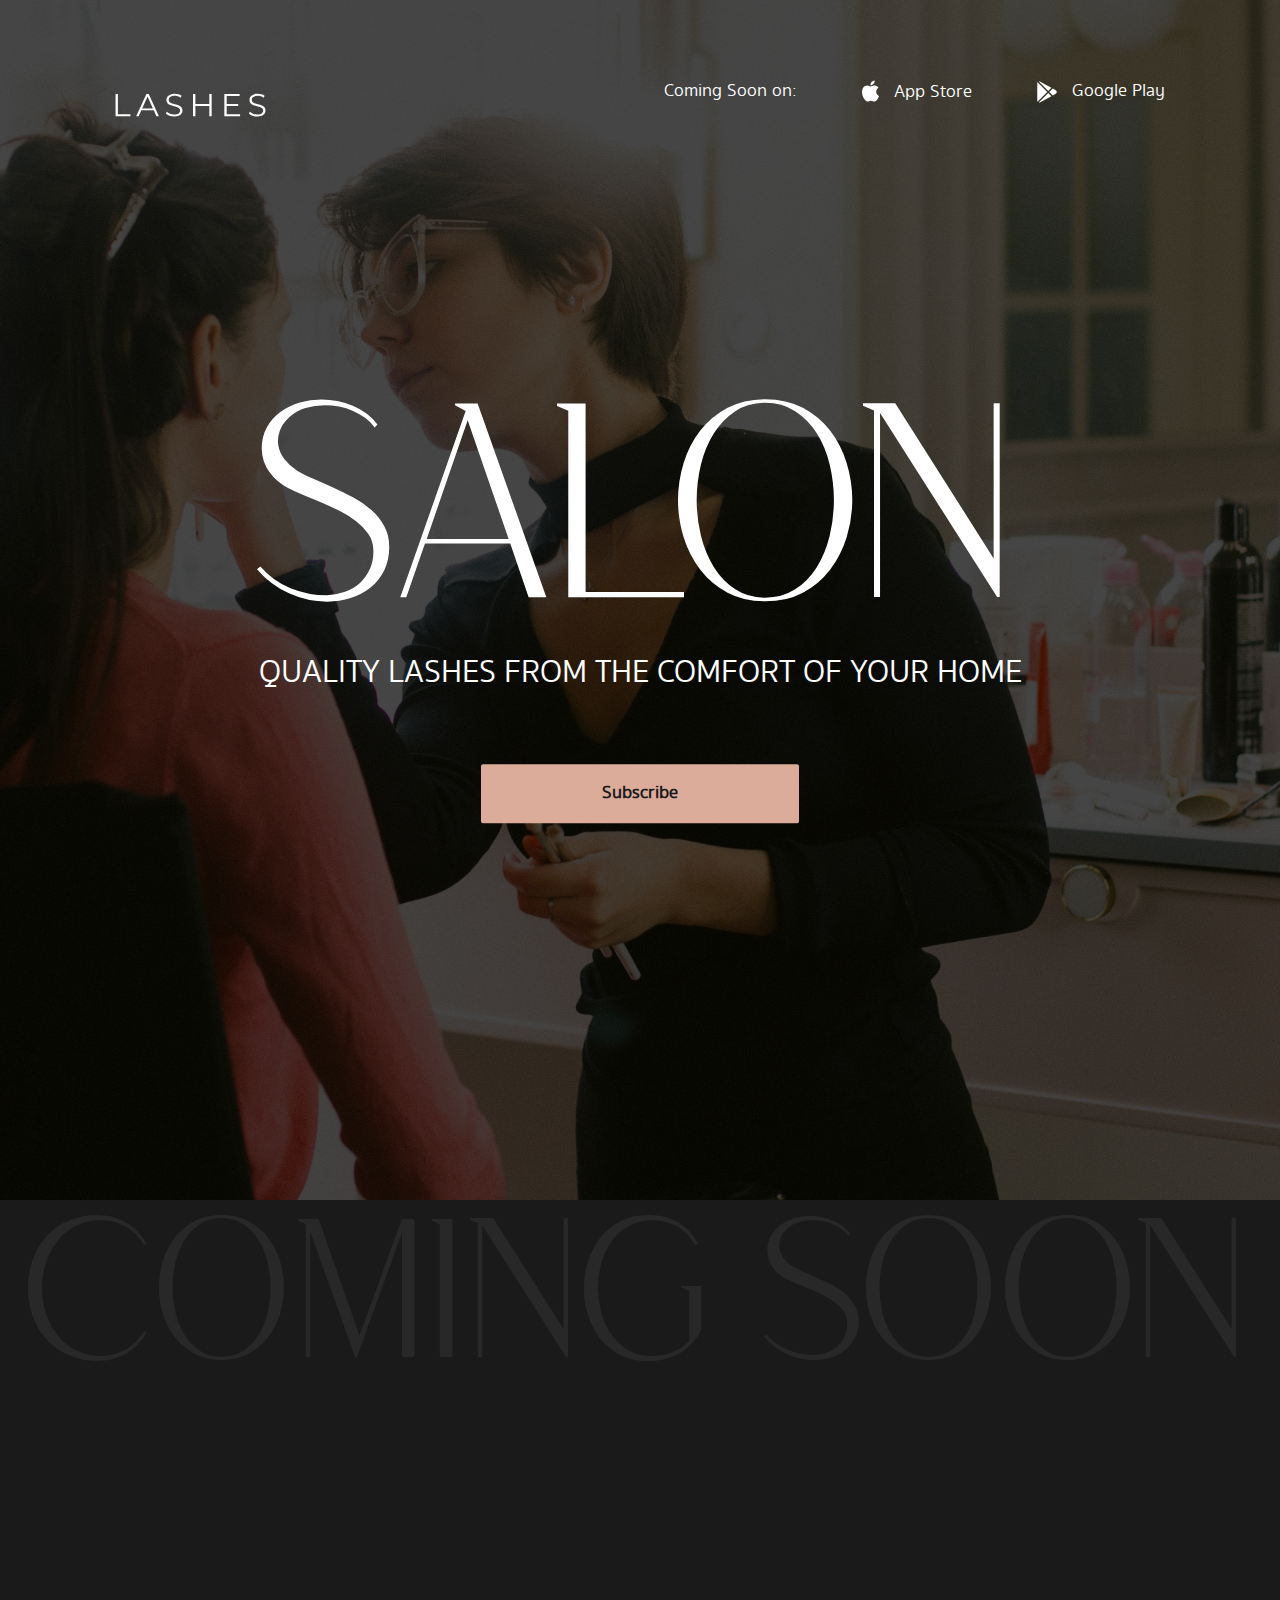
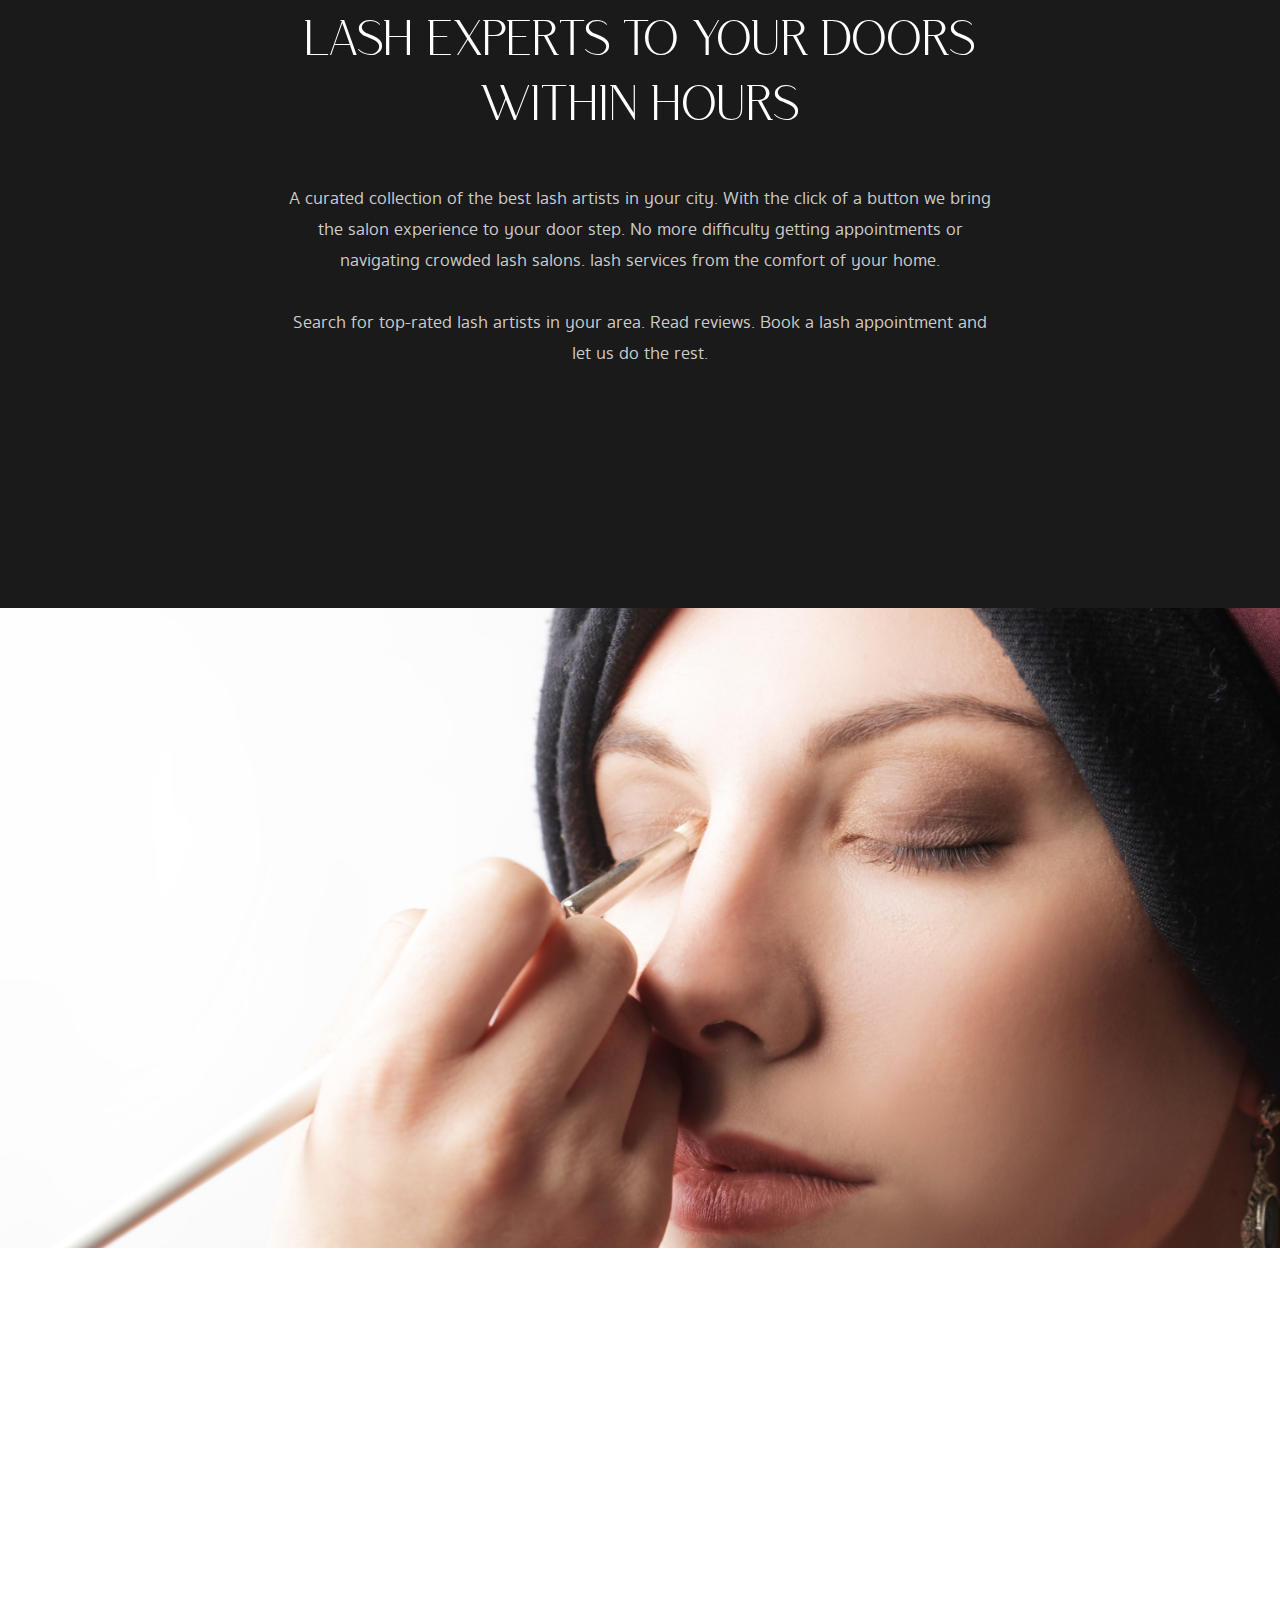
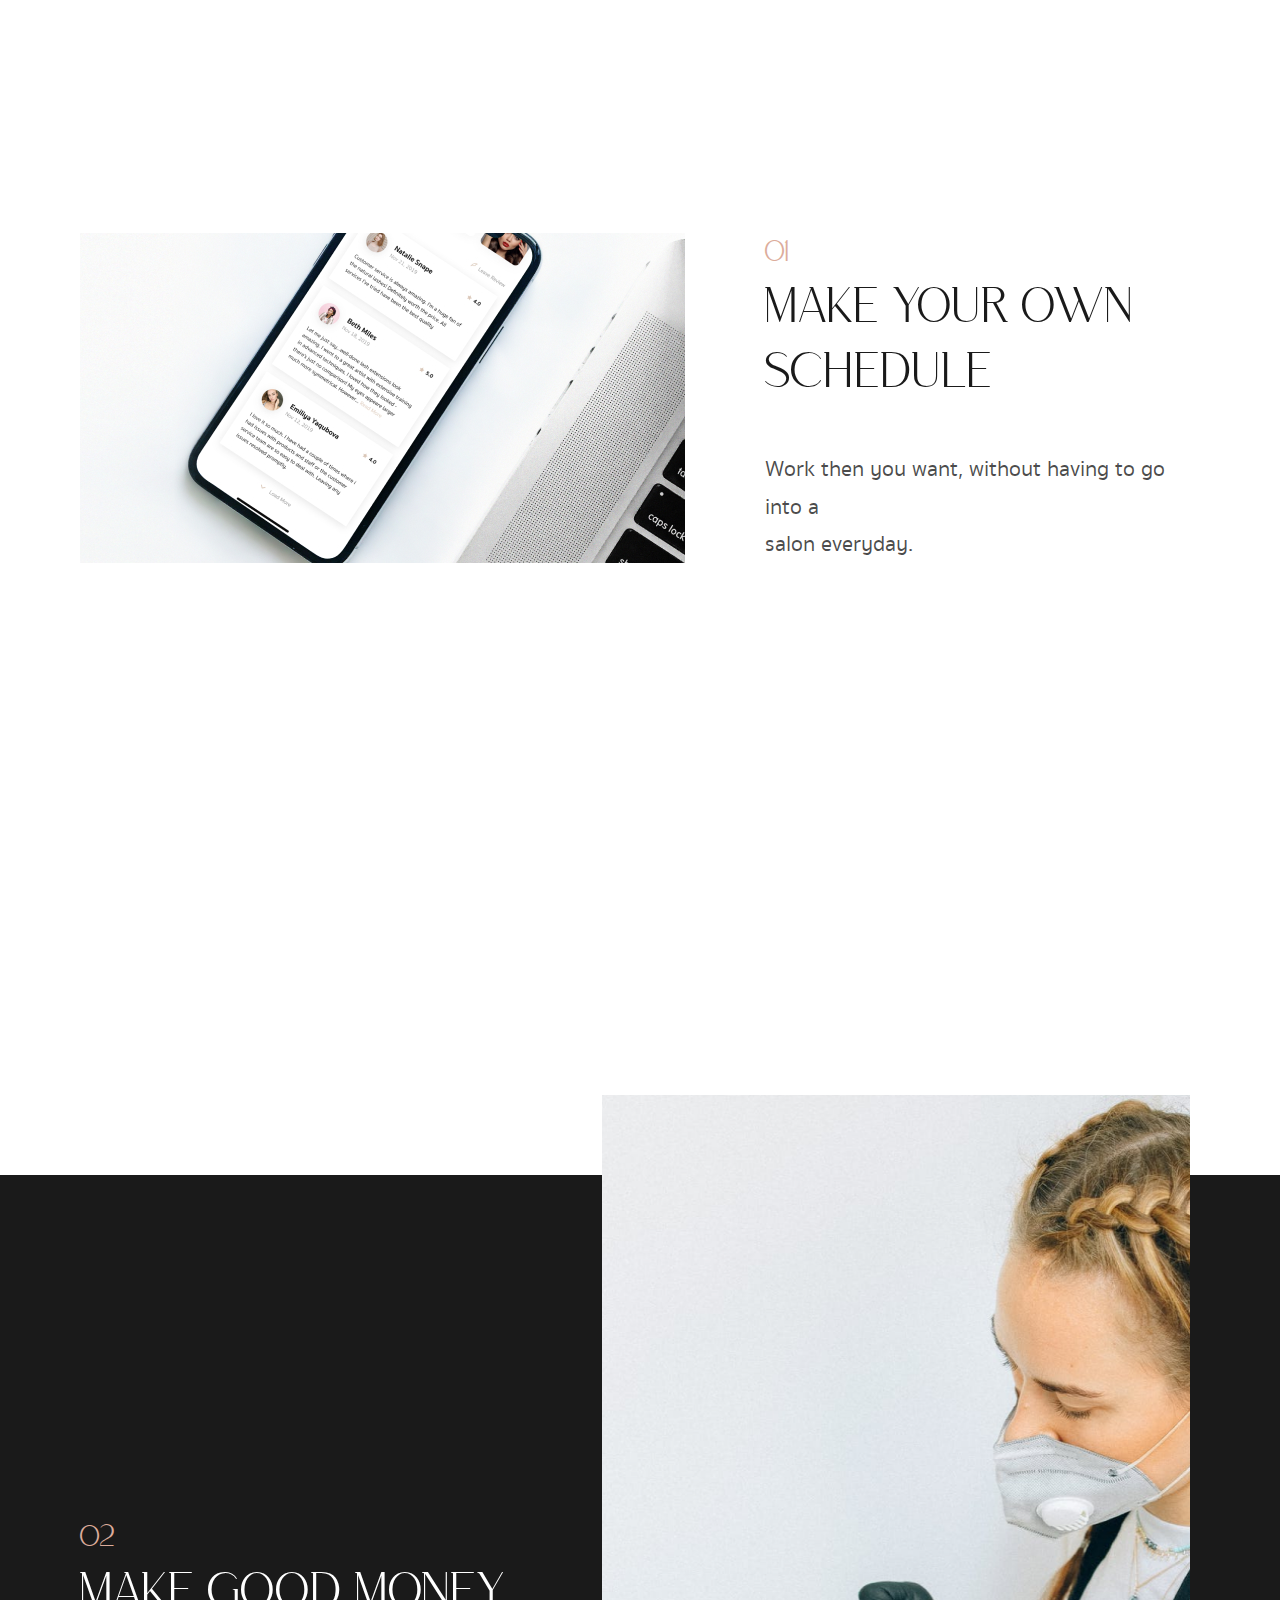
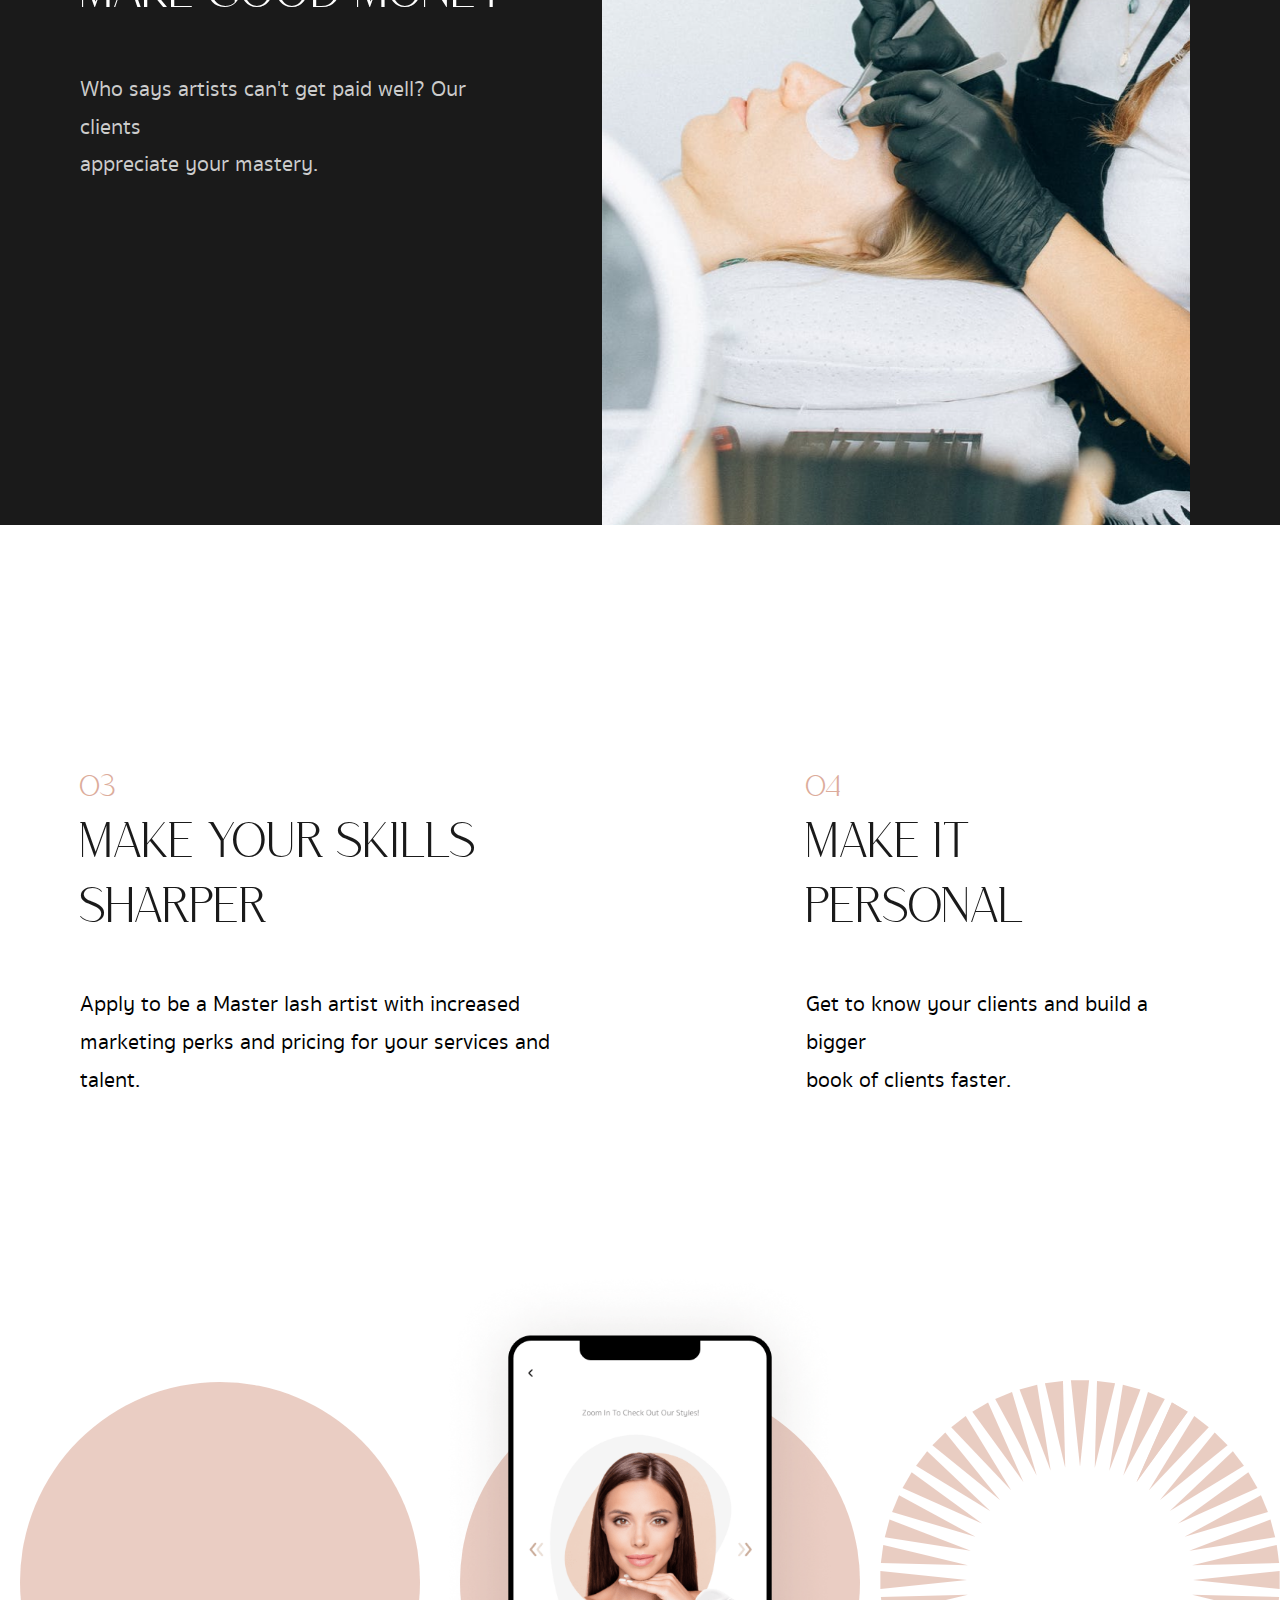
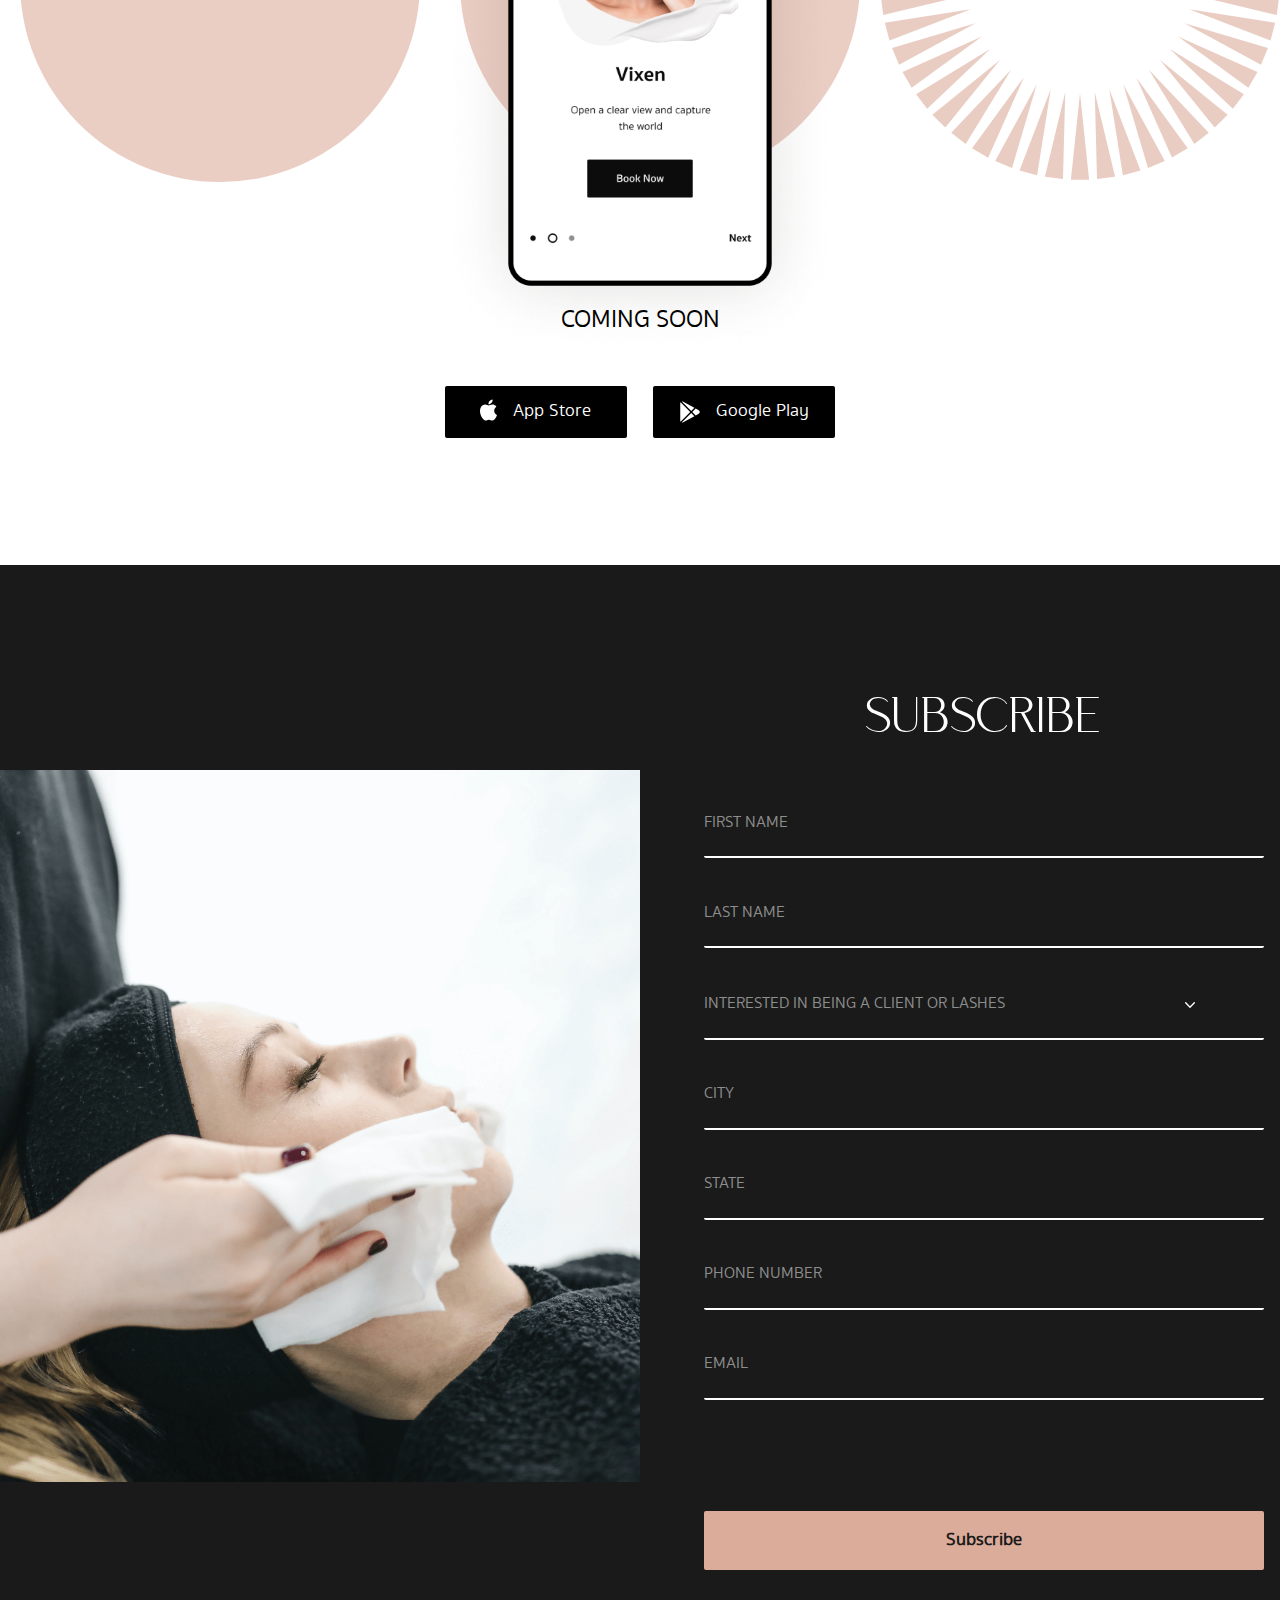
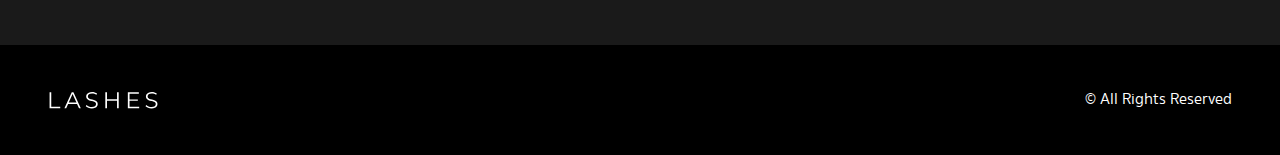
==== commit 2fa8fd2d: "Version 4" ====
--- a/Landing/index.html
+++ b/Landing/index.html
@@ -23,14 +23,14 @@
                 <div>
                   <img
                     src="images/apple_logo_icon.svg"
-                    class="del btn-img padding"
+                    class="del btn-img padding" id="app1"
                   />
                   App Store
                 </div>
               </a>
               <a href="#googleplay">
                 <div>
-                  <img src="images/googleplay.svg" class="btn-img padding" />
+                  <img src="images/googleplay.svg" class="btn-img padding" id="gp1" />
                   Google Play
                 </div>
               </a>
@@ -52,6 +52,7 @@
 
       <section class="page2" id="wrapper">
         <p class="top-text up">Coming Soon</p>
+        <div class="container-p2">
         <p class="second-text-centre">
           Lash Experts to your doors <br />
           within hours
@@ -67,6 +68,7 @@
           lash appointment and <br />
           let us do the rest.
         </p>
+      </div>
         <img src="images/make.jpg" class="makeup" />
       </section>
       <!--Page 3-->
--- a/Landing/style.css
+++ b/Landing/style.css
@@ -52,6 +52,8 @@
   top: 50%;
   left: 50%;
   transform: translate(-50%, -50%);
+  max-width: 48.4375rem;
+  padding: 0 2rem;
 }
 
 .first-page-button {
@@ -109,10 +111,11 @@
 .header {
   overflow: hidden;
   padding-top: 5rem;
+  min-height: 7.1875rem;
 }
 
 .img-logo {
-  width: 9.438rem;
+  max-width: 9.438rem;
   height: 3.188rem;
 }
 
@@ -149,7 +152,7 @@
 .top-text {
   padding: 0rem;
   margin: 0rem;
-  font-size: 19.6rem;
+  font-size: 19.4rem;
   line-height: 100%;
   text-transform: uppercase;
   opacity: 0.06;
@@ -367,6 +370,8 @@
 
 .parent {
   position: relative;
+  justify-content: center;
+  align-items: center;
   background-position: center;
   background-size: cover;
   margin-top: 17.438rem;
@@ -401,6 +406,7 @@
 }
 
 img.del {
+  padding-bottom: 0;
   display: inline-block;
   cursor: pointer;
   position: relative;
@@ -437,7 +443,8 @@
 }
 
 input {
-  width: 35.031rem;
+  max-width: 35.031rem;
+  width: 100%;
   background: none;
   opacity: #ffffff, 0.7;
   border: none;
@@ -479,7 +486,7 @@
 }
 
 .six-page-button {
-  width: 35rem;
+  width: 35.031rem;
   height: 3.688rem;
   background: #dcac9b;
   border-radius: 2px;
@@ -574,10 +581,15 @@
 }
 
 .moving-left:hover {
-  transform: translateX(80px);
-}
-
-@media only screen and (max-width: 1900px) and (min-width: 1700px) {
+  transform: translateX(2.8125rem);
+}
+
+.container-p2,
+.middle {
+  min-height: 25rem;
+}
+
+@media only screen and (max-width: 1919px) and (min-width: 1700px) {
   .parent {
     display: flex;
     justify-content: center;
@@ -591,7 +603,7 @@
   }
   .top-text {
     text-align: center;
-    font-size: 17.5rem;
+    font-size: 17.3rem;
   }
   .t-two {
     font-size: 3rem;
@@ -635,15 +647,15 @@
   #c-1,
   #c-2,
   #c-3 {
-    width: 31rem;
-    height: 31rem;
+    width: 30rem;
+    height: 30rem;
     margin: 0 auto;
   }
   form {
     padding-left: 0;
   }
   .last-img {
-    max-width: 50%;
+    max-width: 55%;
     padding-right: 3rem;
   }
   .footer-text {
@@ -664,7 +676,7 @@
   }
 }
 
-@media (max-width: 1399px) and (min-width: 1130px) {
+@media (max-width: 1400px) and (min-width: 1130px) {
   .top-text {
     font-size: 12.3rem;
     text-align: center;
@@ -678,8 +690,9 @@
   #c-2,
   #c-3,
   .picture-page5 {
-    width: 20rem;
-    height: 20rem;
+    width: 25rem;
+    height: 25rem;
+    margin: auto;
   }
   .picture-page5 {
     height: fit-content;
@@ -716,13 +729,32 @@
   .page5 {
     height: 87.5rem;
   }
+  .formx {
+    display: flex;
+    justify-content: center;
+    align-items: center;
+    flex-direction: column;
+    margin: auto;
+  }
   .last-img {
-    max-width: 45%;
+    max-width: 50%;
+    margin-top: 16%;
+    height: fit-content;
     padding-right: 3rem;
   }
-}
-
-@media (max-width: 1129px) {
+  form {
+    max-width: 95%;
+  }
+  .six-page-button {
+    max-width: 100%;
+  }
+  .icon-right {
+    margin-top: 0 auto;
+    margin-left: 11rem;
+  }
+}
+
+@media (max-width: 1130px) {
   .top-text {
     font-size: 9.6rem;
     text-align: center;
@@ -740,8 +772,8 @@
     align-items: center;
     flex-direction: column;
     margin: auto;
-    width: 16.9065rem;
-    height: 16.9065rem;
+    width: 16.90625rem;
+    height: 16.90625rem;
   }
   .picture-page5 {
     height: fit-content;
@@ -804,26 +836,41 @@
   .picture-right {
     height: 80%;
   }
-  .header a,
-  .header p {
-    padding-left: 3.063rem;
-  }
-  .header a.logo,
-  .header p.logo {
-    padding-left: 4rem;
+  .header a.logo {
+    padding-left: 3rem;
+  }
+  .header-right {
+    padding: 0;
+  }
+  .header {
+    display: flex;
+    flex-direction: row;
+    align-items: center;
+    padding-right: 3rem;
+    justify-content: space-between;
   }
 }
 
 @media (max-width: 850px) {
-  #wrapper,
-  #footer {
-    margin: 0 auto;
+  .footer-text {
+    margin-left: auto;
+    margin-right: 3rem;
+  }
+  .footer-logo {
+    margin-left: 3rem;
+  }
+  .page1 {
+    height: 65rem;
+  }
+  .form-inline {
+    flex-flow: row wrap;
+    align-items: center;
   }
   .top-text {
-    font-size: 6.8rem;
+    font-size: 4rem;
     text-align: center;
   }
-  .second-text-bottom {
+  .second-text-centre {
     font-size: 1.5rem;
   }
   .first-text-bottom {
@@ -837,99 +884,138 @@
     text-align: center;
     margin: auto;
   }
-  .page3 {
-    display: flex;
-    flex-direction: column;
-    margin-top: 25%;
-    padding-left: 2rem;
-    padding-right: 2rem;
+  .t-two {
+    font-size: 2.5rem;
+  }
+  .t-three {
+    font-size: 1.32rem;
+  }
+  .five-page-button {
+    font-size: 0.7rem;
+  }
+  form {
+    padding-bottom: 3rem;
+    padding-top: 3rem;
+    max-width: 85%;
+  }
+  .six-page-button {
+    max-width: 100%;
+  }
+  .formx {
+    display: flex;
+    justify-content: center;
+    align-items: center;
   }
   .picture {
     max-width: 80%;
-    padding-bottom: 10%;
-    width: fit-content;
+  }
+  .page2 {
+    height: 50rem;
+  }
+  .makeup,
+  .second-text-centre {
+    padding-top: 10rem;
   }
   .page3 {
-    height: 60rem;
+    display: flex;
+    flex-direction: column;
+    height: 62.5rem;
+    padding-top: 20rem;
+  }
+  .right-text {
+    padding-left: 6rem;
+  }
+  .page4 {
+    display: flex;
+    flex-direction: column-reverse;
   }
   .img-page4 {
     justify-content: center;
   }
   .picture-right {
-    max-height: 60%;
+    max-height: 80%;
     justify-self: center;
-    padding-top: 0.125rem;
-  }
-  .page4 {
-    display: flex;
-    flex-direction: column-reverse;
-  }
-  .three-four,
-  .page6 {
+  }
+  .left-text {
+    padding-right: 4rem;
+  }
+  .three-four {
     display: flex;
     justify-content: center;
     align-items: center;
     flex-direction: column;
+  }
+  .left-text {
+    padding-bottom: 3rem;
+  }
+  .page5 {
+    padding-top: 5rem;
+    height: 120%;
+  }
+  .page5-text {
+    padding-bottom: 4rem;
   }
   .page6 {
     align-items: center;
     justify-content: center;
     height: 115%;
   }
-  .left-text,
-  .page5-text,
-  form {
-    padding-bottom: 3rem;
-    padding-top: 3rem;
-  }
-  .formx {
-    padding-left: 15%;
-    padding-right: 15%;
-  }
-  input,
-  .six-page-button {
-    width: 100%;
-  }
-  #logo {
-    width: fit-content;
-    height: fit-content;
-  }
-  .footer-text {
-    margin-left: 25%;
-    font-size: 0.5rem;
-  }
-  .t-two {
-    font-size: 2.5rem;
-  }
-  .five-page-button {
-    font-size: 0.7rem;
-  }
-}
-
-@media (max-width: 375px) {
+  .last-img {
+    max-width: 100%;
+    padding: 0;
+    float: none;
+    display: block;
+    margin-left: auto;
+    margin-right: auto;
+  }
+  .icon-right {
+    margin-top: 0 auto;
+    margin-left: 0.5rem;
+  }
+  .header {
+    padding-right: 1rem;
+    padding-left: 2rem;
+  }
+  .header-right {
+    padding: 0;
+  }
+  .container-p2 {
+    padding-left: 2rem;
+    padding-right: 2rem;
+  }
+}
+
+@media (max-width: 451px) {
   #wrapper,
   #footer {
     margin: 0 auto;
   }
-  .picture-page5 {
-    width: 50%;
-  }
-  #c-1,
-  #c-2,
-  #c-3 {
-    display: flex;
-    justify-content: center;
-    align-items: center;
-    flex-direction: column;
-    margin: auto;
-    width: 9rem;
-    height: 9rem;
+  .page1 {
+    height: 65rem;
+  }
+  .header a,
+  .header p {
+    font-size: 0.8rem;
+    padding: 0;
+    padding-bottom: 0.4rem;
+  }
+  #app1,
+  #gp1 {
+    width: 17px;
+    height: 17px;
+    padding: 0;
+  }
+  .page2 {
+    min-height: 43rem;
+  }
+  .makeup,
+  .second-text-centre {
+    padding-top: 9rem;
   }
   .top-text {
-    font-size: 3.8rem;
-    text-align: center;
-  }
-  .first-text-bottom {
+    font-size: 3rem;
+  }
+  .first-text-bottom, .second-text-bottom, .five-page-button {
     font-size: 0.7rem;
   }
   .first-text-centre {
@@ -941,71 +1027,101 @@
   .second-text-centre {
     font-size: 1.5rem;
   }
-  .picture-right {
-    max-height: 40%;
-    padding-top: 25rem;
-    padding-left: 7rem;
-  }
-  .page5-soon,
-  .first-page5-b {
-    padding-top: 2rem;
+  .t-one,
+  .t-two {
+    font-size: 1.8rem;
+  }
+  .t-three {
+    font-size: 1.2rem;
   }
   .page3 {
     display: flex;
     flex-direction: column;
-    height: 95%;
-  }
-  .right-text {
-    padding-bottom: 30%;
+    padding-top: 9rem;
+    min-height: 50rem;
   }
   .five-page-button {
     width: 80%;
     margin-top: 10%;
     margin-left: 0;
-    font-size: 0.7rem;
   }
   .page5-b {
     margin-left: 10%;
     flex-direction: column;
   }
-  .t-two {
-    font-size: 1.875rem;
+  .page5-text,
+  .left-text,
+  .right-text {
+    margin: auto;
+    padding-left: 2rem;
+    padding-bottom: 5rem;
+  }
+  .right-text {
+    padding-bottom: 15rem;
+  }
+  .icon-right {
+    margin-top: 0 auto;
+    margin-left: 0.5rem;
+  }
+  form {
+    padding-bottom: 3rem;
+    padding-top: 3rem;
+    max-width: 80%;
+  }
+  input {
+    margin-bottom: 1.8em;
+  }
+  .six-page-button {
+    max-width: 100%;
+  }
+  .formx {
+    display: flex;
+    justify-content: center;
+    align-items: center;
+  }
+  h2 {
+    font-size: 2.25rem;
+  }
+  .last-img {
+    max-width: 100%;
+    float: none;
+    display: block;
+    margin-left: auto;
+    margin-right: auto;
+    padding: 0;
+  }
+  .footer-text {
+    margin-left: auto;
+    margin-right: 3rem;
+  }
+  .footer-logo {
+    margin-left: 3rem;
+  }
+  .footer-text {
+    font-size: 0.65rem;
   }
   #logo {
-    width: 20%;
+    max-width: 20%;
     height: 20%;
     padding-left: 0, auto;
   }
-  .footer-text {
-    margin-left: 20%;
-  }
-  .icon-right {
-    margin-top: 0, auto;
-    margin-right: 10%;
-  }
-  .header a,
-  .header p {
-    padding-top: 10%;
-    font-size: 0.8rem;
-  }
-  .footer-text {
-    font-size: 0.5rem;
-  }
-  input,
-  .six-page-button {
-    width: 100%;
-    /* width: 250px; */
-  }
-  .formx {
-    padding-left: 10%;
-    padding-right: 10%;
-  }
-  h2 {
-    font-size: 2rem;
-  }
-  .last-img {
-    max-width: 40%;
-    padding-left: 30%;
+  .container-p2,
+  .middle {
+    padding-left: 1.5rem;
+    padding-right: 1.5rem;
+  }
+  .img-logo {
+    width: 5.5rem;
+  }
+  .header a.logo {
+    padding-left: 2rem;
+  }
+  .header-right {
+    display: flex;
+    flex-direction: column;
+    align-items: flex-start;
+    padding: 0 auto;
+    padding-left: 1rem;
   }
 }
 /*# sourceMappingURL=style.css.map */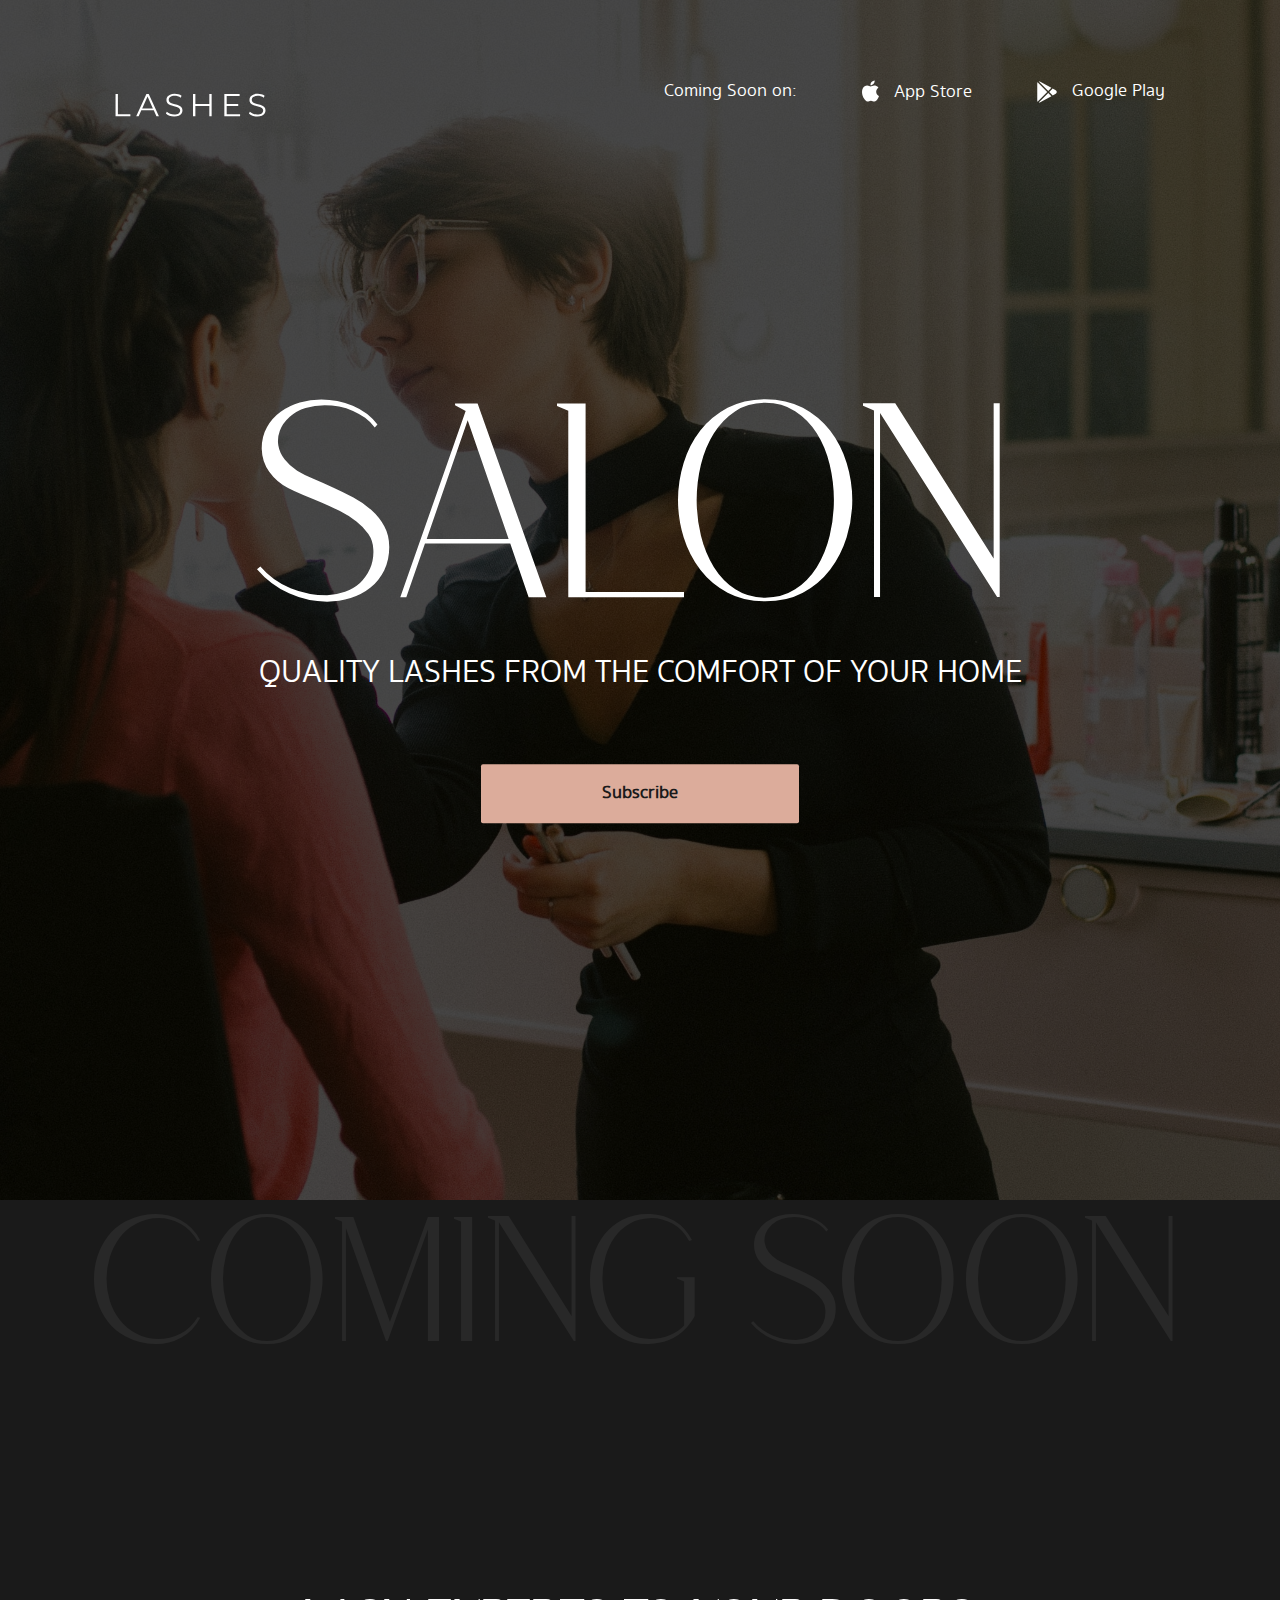
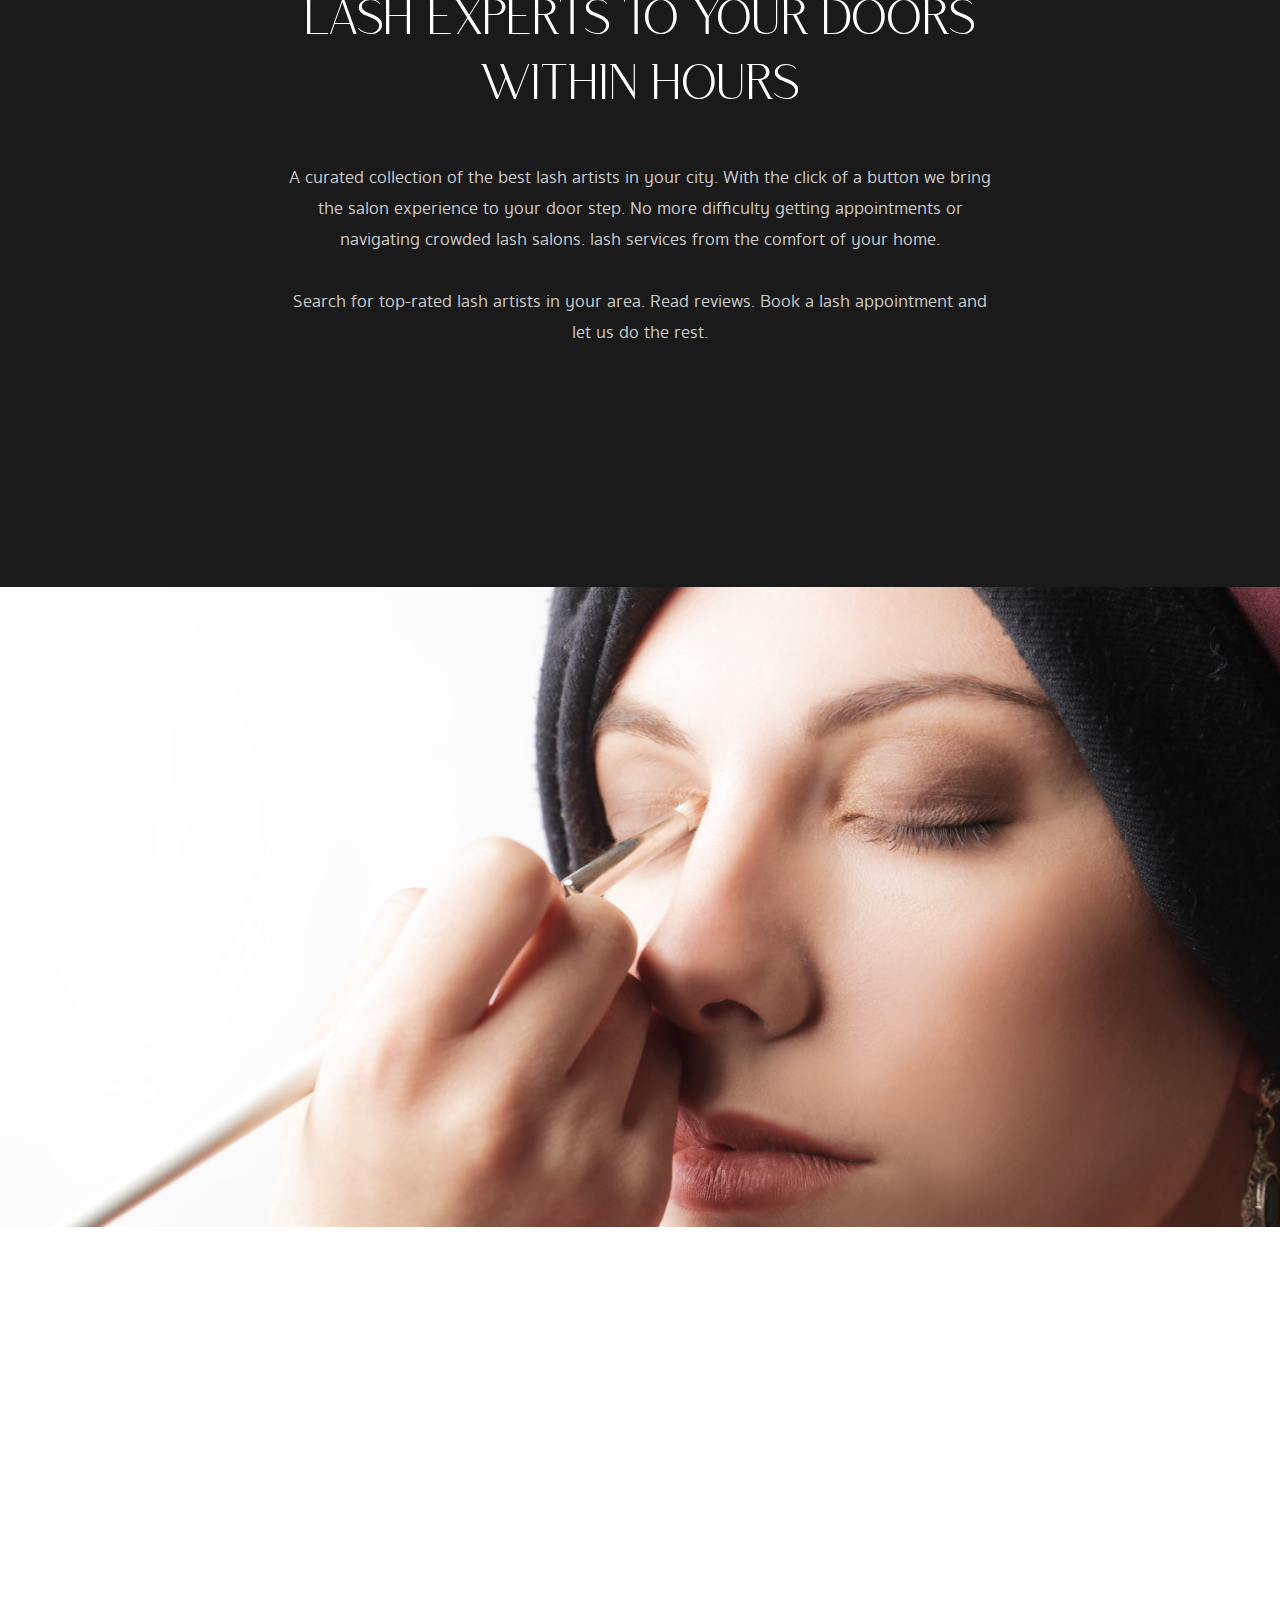
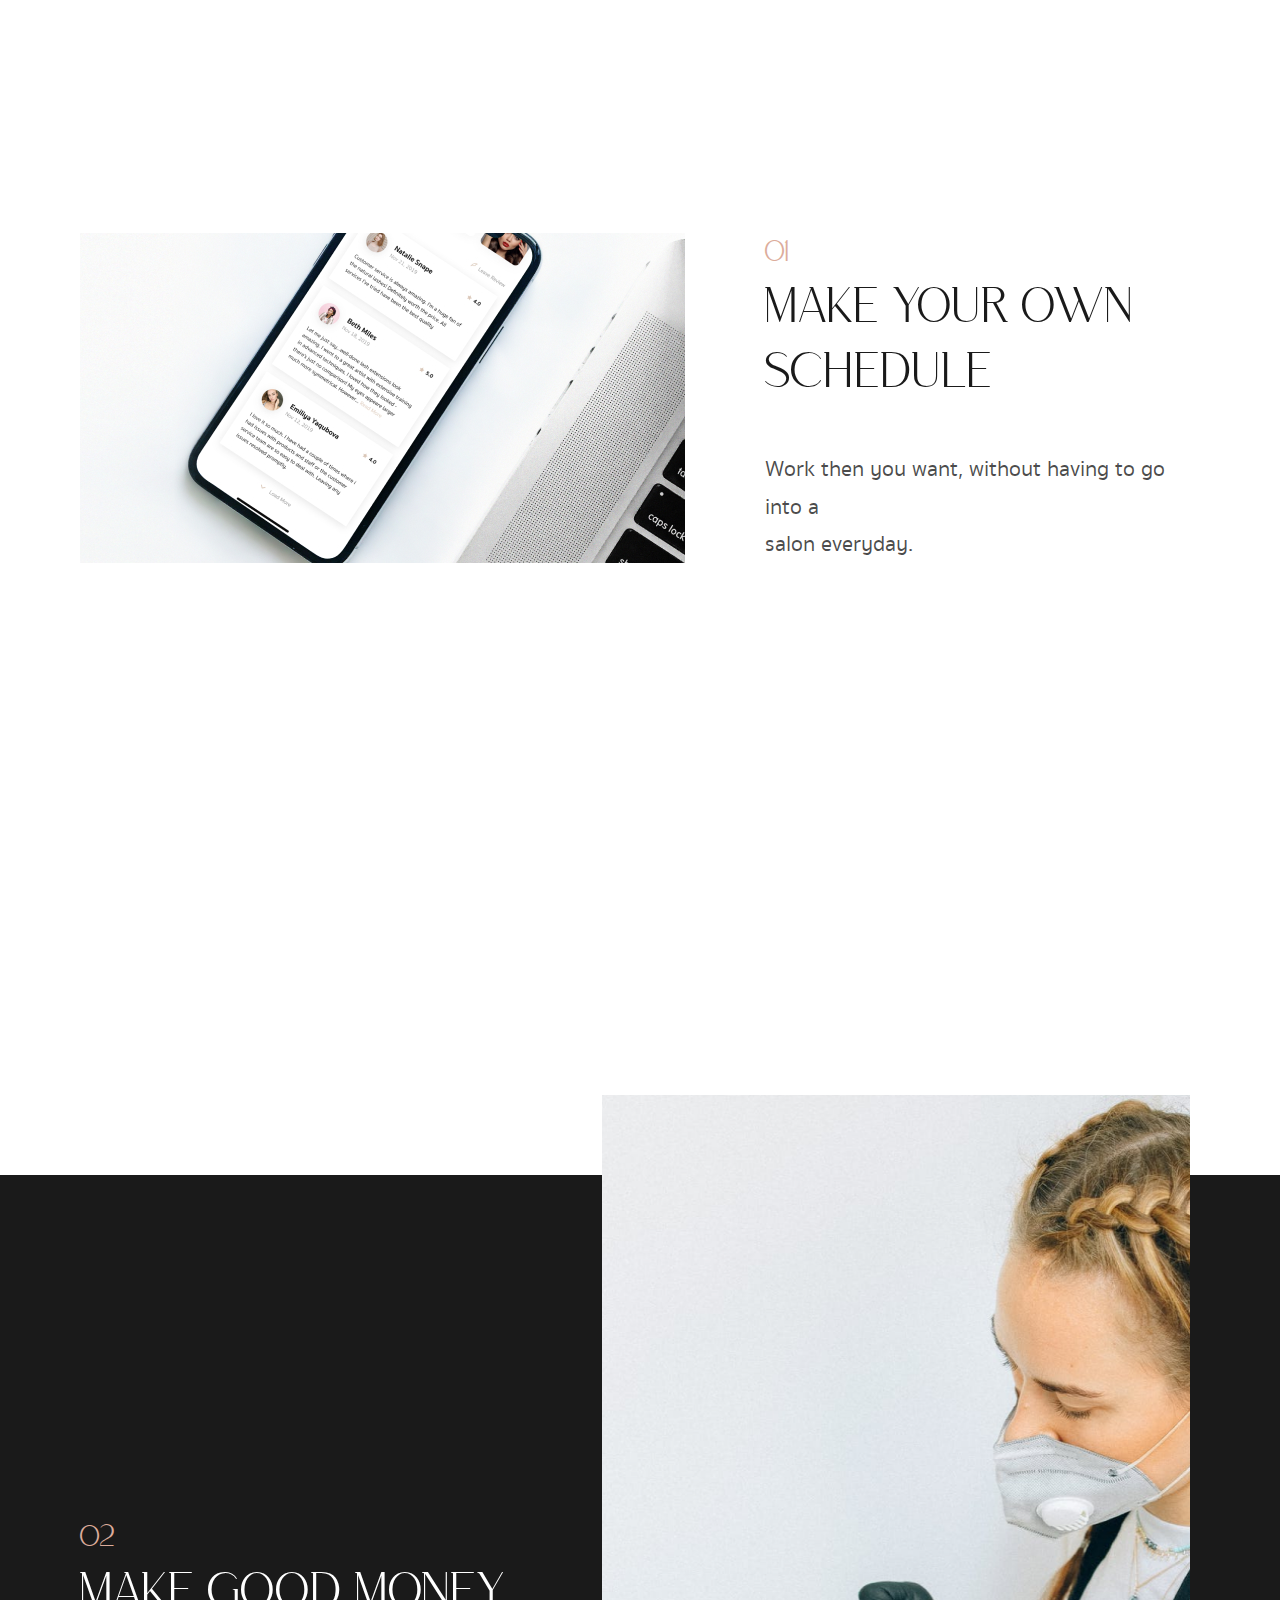
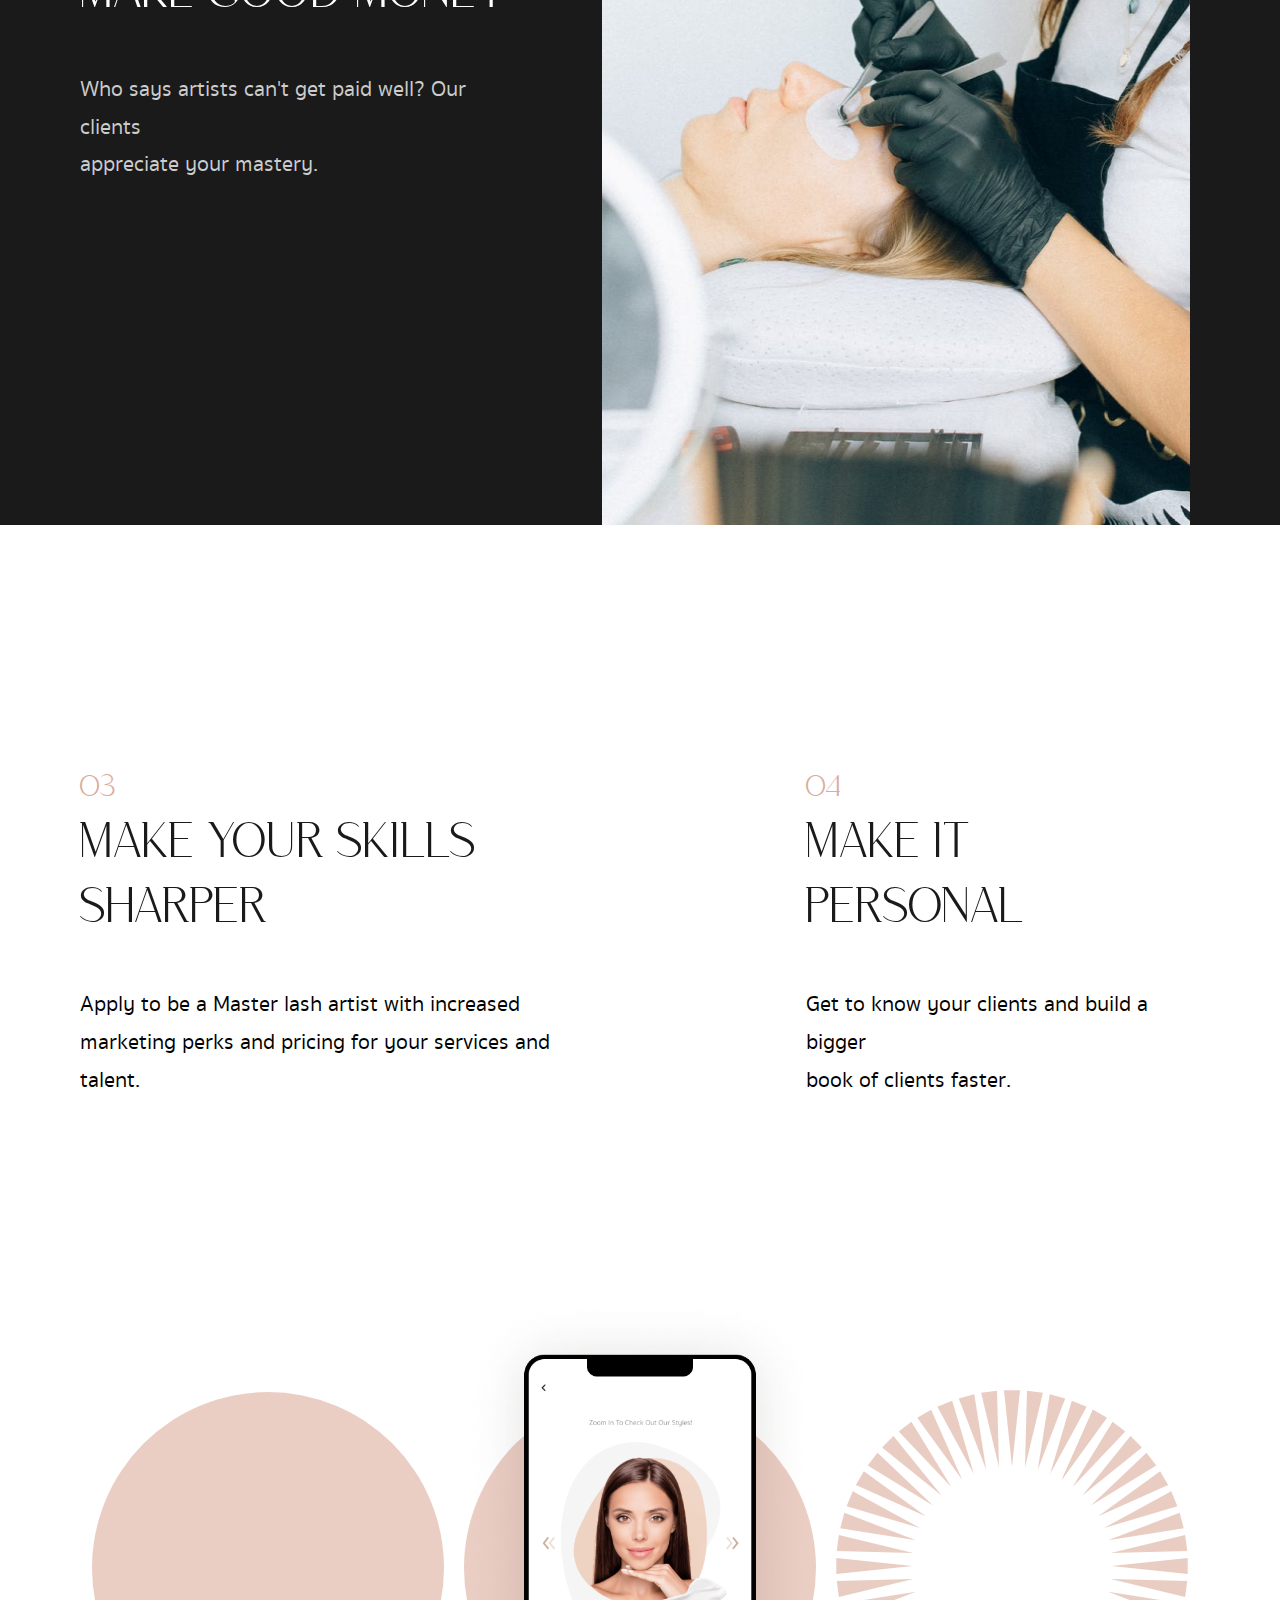
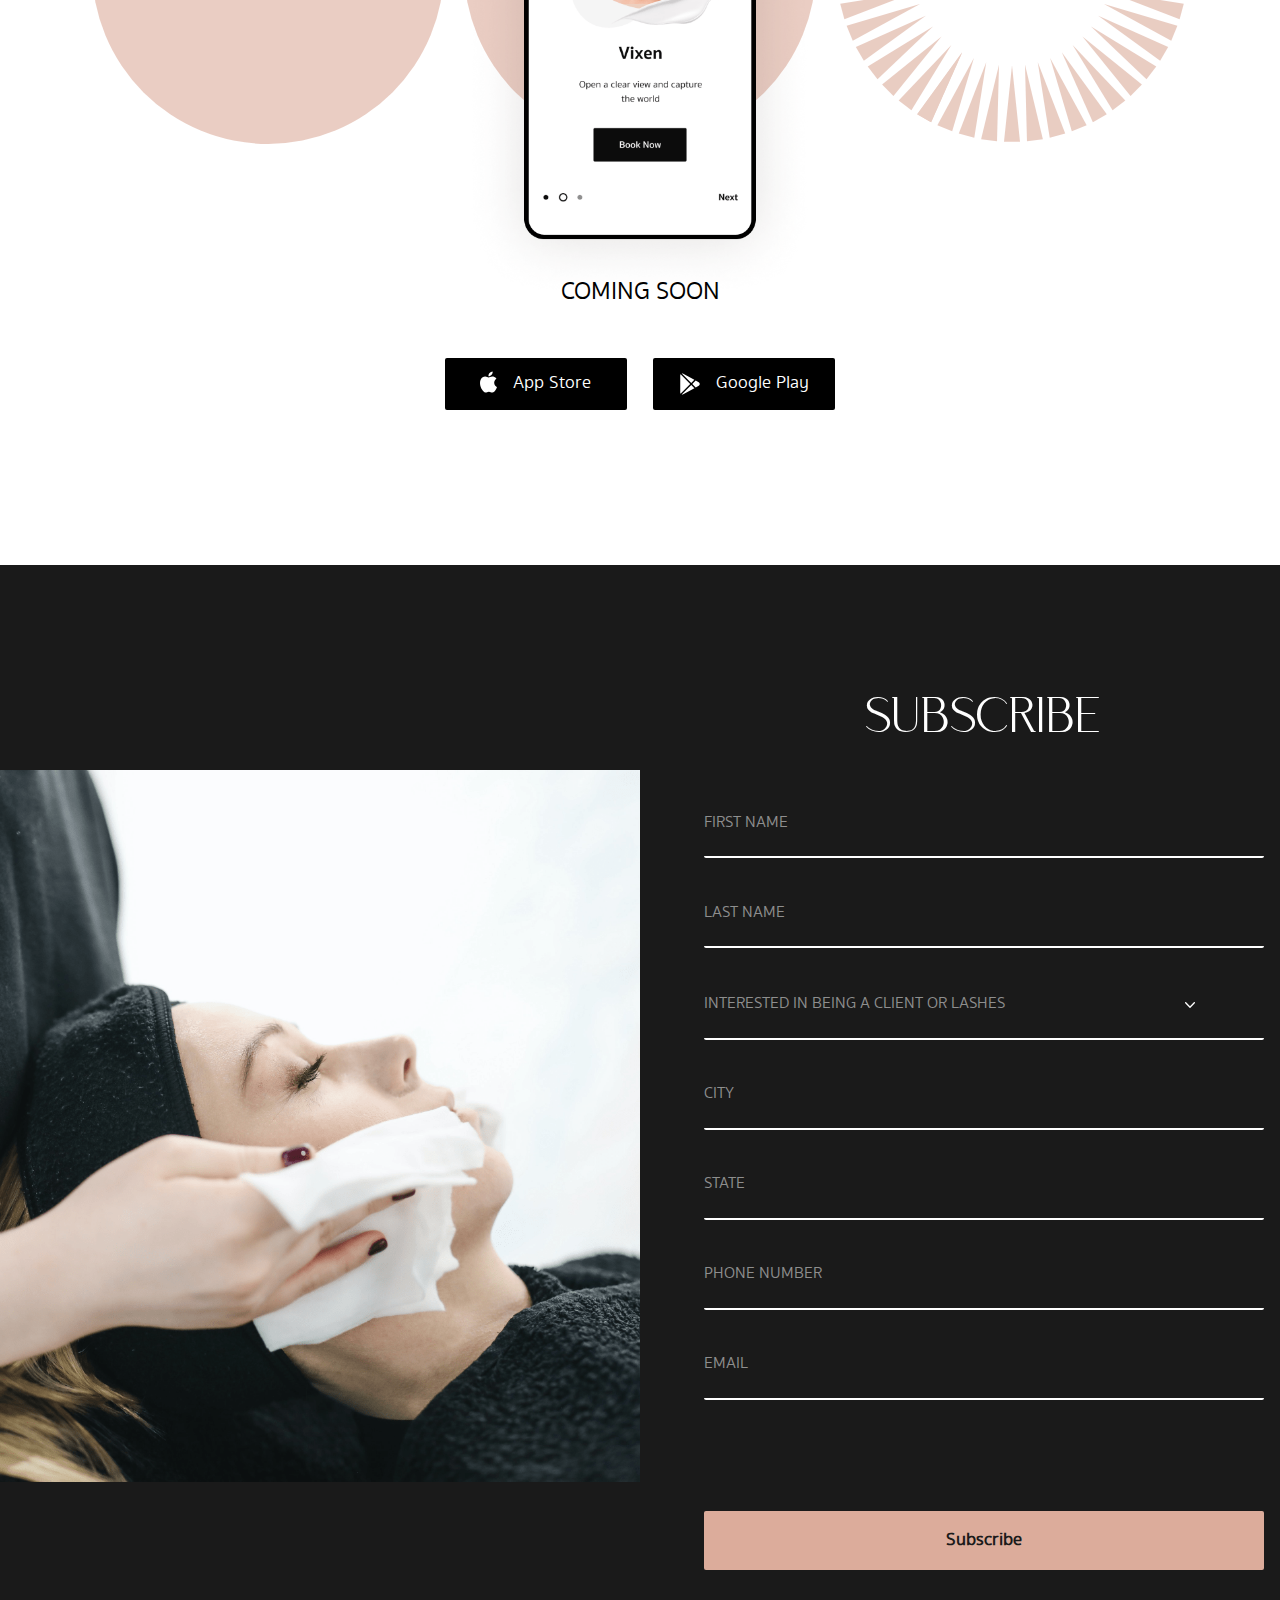
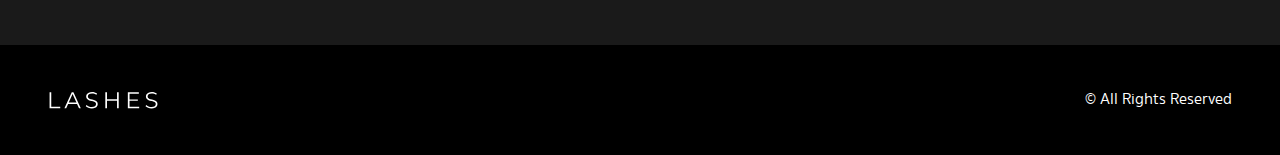
==== commit bdc50b18: "Version 5" ====
--- a/Landing/index.html
+++ b/Landing/index.html
@@ -28,7 +28,7 @@
                   App Store
                 </div>
               </a>
-              <a href="#googleplay">
+              <a href="#googleplay" id="gp">
                 <div>
                   <img src="images/googleplay.svg" class="btn-img padding" id="gp1" />
                   Google Play
@@ -50,7 +50,7 @@
       </section>
       <!--Page 2-->
 
-      <section class="page2" id="wrapper">
+      <section class="page2">
         <p class="top-text up">Coming Soon</p>
         <div class="container-p2">
         <p class="second-text-centre">
@@ -72,7 +72,7 @@
         <img src="images/make.jpg" class="makeup" />
       </section>
       <!--Page 3-->
-      <section class="page3" id="wrapper">
+      <section class="page3">
         <img src="images/iphone.jpg" class="picture" />
 
         <div class="right-text moving-left">
@@ -86,7 +86,7 @@
       </section>
 
       <!--Page 4-->
-      <section class="page4" id="wrapper">
+      <section class="page4">
         <div class="left-text moving-left">
           <p class="t-one">02</p>
           <p class="t-two white">Make good money</p>
@@ -99,7 +99,7 @@
         
       </section>
       <!--Page 5-->
-      <section class="page5" id="wrapper">
+      <section class="page5">
         <div class="three-four">
         <div class="page5-text moving-left">
           <p class="t-one page5-top">03</p>
@@ -121,7 +121,7 @@
         </div>
         </div>
 
-        <div class="parent" id="wrapper">
+        <div class="parent">
           <span class="circle first-circle" id="c-1"></span>
           <span class="circle" id="c-2"> </span>
           <span
@@ -130,7 +130,7 @@
           <img src="images/phone.png" class="picture-page5" />
         </div>
 
-        <p class="page5-soon" id="wrapper">Coming soon</p>
+        <p class="page5-soon">Coming soon</p>
         <div class="page5-button">
           <div class="page5-b">
             <button class="five-page-button">
@@ -145,12 +145,12 @@
         </div>
       </section>
       <!--Page 6-->
-      <section class="page6" id="wrapper">
+      <section class="page6">
         
         <div><img src="images/com-image.png" class="last-img" /></div>
         <div class="formx">
           <h2>subscribe</h2>
-          <form class="form-inline">
+          <form>
             <div class="box">
               <input type="text" id="fname" name="fname" />
               <label for="fname" class="formlabel">First name</label>
--- a/Landing/style.css
+++ b/Landing/style.css
@@ -483,6 +483,7 @@
   float: left;
   padding-right: 11.875rem;
   height: 67.5rem;
+  width: 60.625rem;
 }
 
 .six-page-button {
@@ -523,11 +524,6 @@
   overflow-x: hidden;
 }
 
-.form-inline {
-  flex-flow: row wrap;
-  align-items: center;
-}
-
 .footer-text {
   margin-left: 89.813rem;
   font-family: Sukhumvit;
@@ -608,10 +604,6 @@
   .t-two {
     font-size: 3rem;
   }
-  .form-inline {
-    flex-direction: column;
-    align-items: stretch;
-  }
   form {
     padding-left: 0;
   }
@@ -631,10 +623,6 @@
   .top-text {
     font-size: 14rem;
     text-align: center;
-  }
-  .form-inline {
-    flex-direction: column;
-    align-items: stretch;
   }
   .makeup {
     width: 100%;
@@ -666,7 +654,7 @@
     margin-left: 3rem;
   }
   .right-text {
-    padding-left: 2rem;
+    padding-left: 4rem;
   }
   .left-text {
     padding-right: 2rem;
@@ -677,27 +665,6 @@
 }
 
 @media (max-width: 1400px) and (min-width: 1130px) {
-  .top-text {
-    font-size: 12.3rem;
-    text-align: center;
-  }
-  .parent {
-    display: flex;
-    justify-content: center;
-    align-items: center;
-  }
-  #c-1,
-  #c-2,
-  #c-3,
-  .picture-page5 {
-    width: 25rem;
-    height: 25rem;
-    margin: auto;
-  }
-  .picture-page5 {
-    height: fit-content;
-    margin: auto;
-  }
   .second-text-bottom {
     font-size: 1.125rem;
   }
@@ -726,6 +693,30 @@
   form {
     padding-left: 0;
   }
+  .top-text {
+    font-size: 11rem;
+    text-align: center;
+  }
+  .parent {
+    display: flex;
+    justify-content: center;
+    align-items: center;
+  }
+  #c-1,
+  #c-2,
+  #c-3 {
+    margin: 0;
+    padding: 0;
+    width: 22rem;
+    height: 22rem;
+    margin: 0.625rem;
+  }
+  .picture-page5 {
+    width: 22rem;
+    height: 22rem;
+    height: fit-content;
+    margin: auto;
+  }
   .page5 {
     height: 87.5rem;
   }
@@ -756,12 +747,8 @@
 
 @media (max-width: 1130px) {
   .top-text {
-    font-size: 9.6rem;
+    font-size: 8rem;
     text-align: center;
-  }
-  .form-inline {
-    flex-direction: column;
-    align-items: stretch;
   }
   #c-1,
   #c-2,
@@ -860,14 +847,13 @@
     margin-left: 3rem;
   }
   .page1 {
-    height: 65rem;
-  }
-  .form-inline {
-    flex-flow: row wrap;
-    align-items: center;
+    height: 55rem;
+  }
+  .middle {
+    padding-top: 15rem;
   }
   .top-text {
-    font-size: 4rem;
+    font-size: 4.7rem;
     text-align: center;
   }
   .second-text-centre {
@@ -877,7 +863,7 @@
     font-size: 1rem;
   }
   .second-text-bottom {
-    font-size: 0.75rem;
+    font-size: 0.87rem;
   }
   .first-text-centre {
     font-size: 9rem;
@@ -962,6 +948,8 @@
   }
   .last-img {
     max-width: 100%;
+    height: 31.25rem;
+    object-fit: cover;
     padding: 0;
     float: none;
     display: block;
@@ -973,11 +961,19 @@
     margin-left: 0.5rem;
   }
   .header {
-    padding-right: 1rem;
-    padding-left: 2rem;
+    padding-right: 4rem;
+  }
+  .header a,
+  .header p {
+    margin-bottom: 0.3125rem;
   }
   .header-right {
-    padding: 0;
+    display: flex;
+    flex-direction: column;
+    align-items: start;
+  }
+  .header .logo {
+    padding-left: 4rem;
   }
   .container-p2 {
     padding-left: 2rem;
@@ -985,19 +981,11 @@
   }
 }
 
-@media (max-width: 451px) {
-  #wrapper,
-  #footer {
-    margin: 0 auto;
-  }
-  .page1 {
-    height: 65rem;
-  }
+@media (max-width: 460px) {
   .header a,
   .header p {
-    font-size: 0.8rem;
+    font-size: 0.9rem;
     padding: 0;
-    padding-bottom: 0.4rem;
   }
   #app1,
   #gp1 {
@@ -1005,17 +993,15 @@
     height: 17px;
     padding: 0;
   }
-  .page2 {
-    min-height: 43rem;
-  }
   .makeup,
   .second-text-centre {
-    padding-top: 9rem;
+    padding-top: 7rem;
   }
   .top-text {
     font-size: 3rem;
   }
-  .first-text-bottom, .second-text-bottom, .five-page-button {
+  .first-text-bottom,
+  .five-page-button {
     font-size: 0.7rem;
   }
   .first-text-centre {
@@ -1023,9 +1009,6 @@
   }
   .first-page-button {
     max-width: 60%;
-  }
-  .second-text-centre {
-    font-size: 1.5rem;
   }
   .t-one,
   .t-two {
@@ -1035,8 +1018,6 @@
     font-size: 1.2rem;
   }
   .page3 {
-    display: flex;
-    flex-direction: column;
     padding-top: 9rem;
     min-height: 50rem;
   }
@@ -1064,38 +1045,13 @@
     margin-left: 0.5rem;
   }
   form {
-    padding-bottom: 3rem;
-    padding-top: 3rem;
     max-width: 80%;
   }
   input {
     margin-bottom: 1.8em;
   }
-  .six-page-button {
-    max-width: 100%;
-  }
-  .formx {
-    display: flex;
-    justify-content: center;
-    align-items: center;
-  }
   h2 {
     font-size: 2.25rem;
-  }
-  .last-img {
-    max-width: 100%;
-    float: none;
-    display: block;
-    margin-left: auto;
-    margin-right: auto;
-    padding: 0;
-  }
-  .footer-text {
-    margin-left: auto;
-    margin-right: 3rem;
-  }
-  .footer-logo {
-    margin-left: 3rem;
   }
   .footer-text {
     font-size: 0.65rem;
@@ -1116,12 +1072,8 @@
   .header a.logo {
     padding-left: 2rem;
   }
-  .header-right {
-    display: flex;
-    flex-direction: column;
-    align-items: flex-start;
-    padding: 0 auto;
-    padding-left: 1rem;
+  .header {
+    padding-right: 2rem;
   }
 }
 /*# sourceMappingURL=style.css.map */